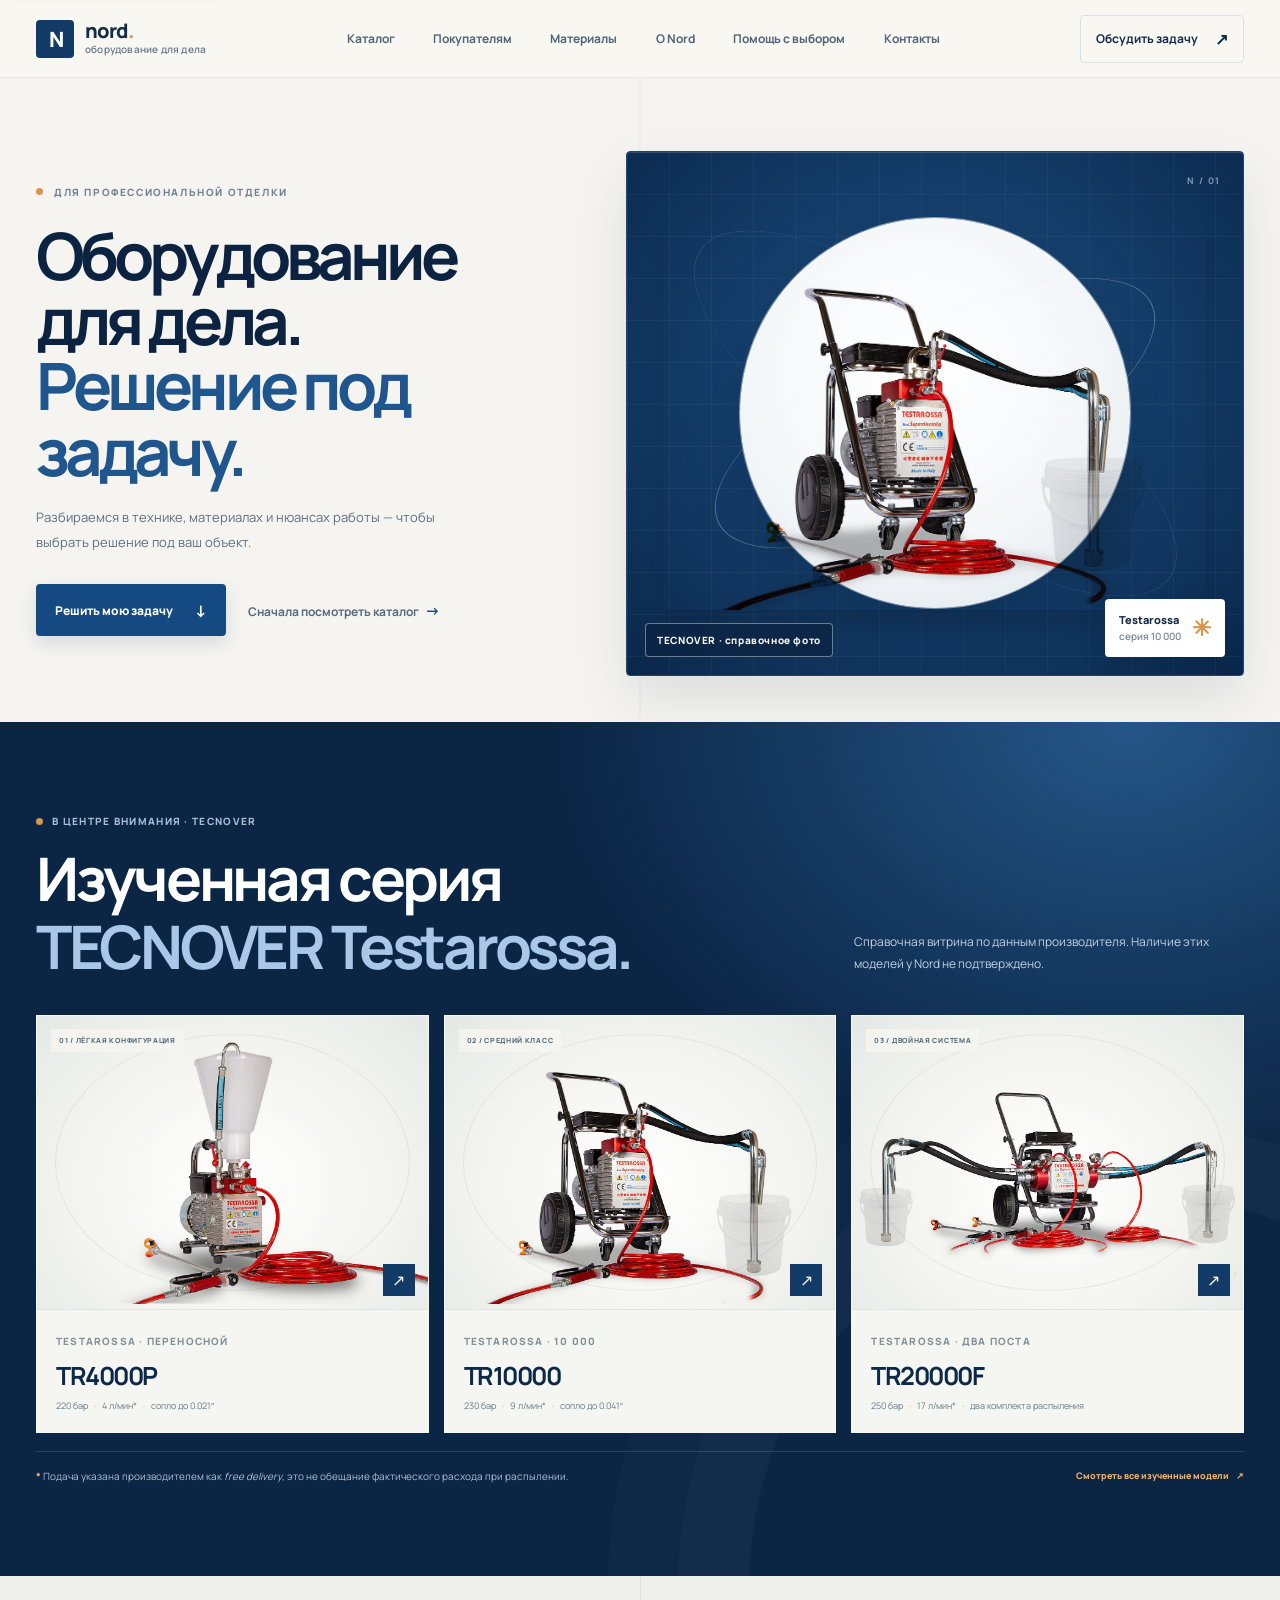
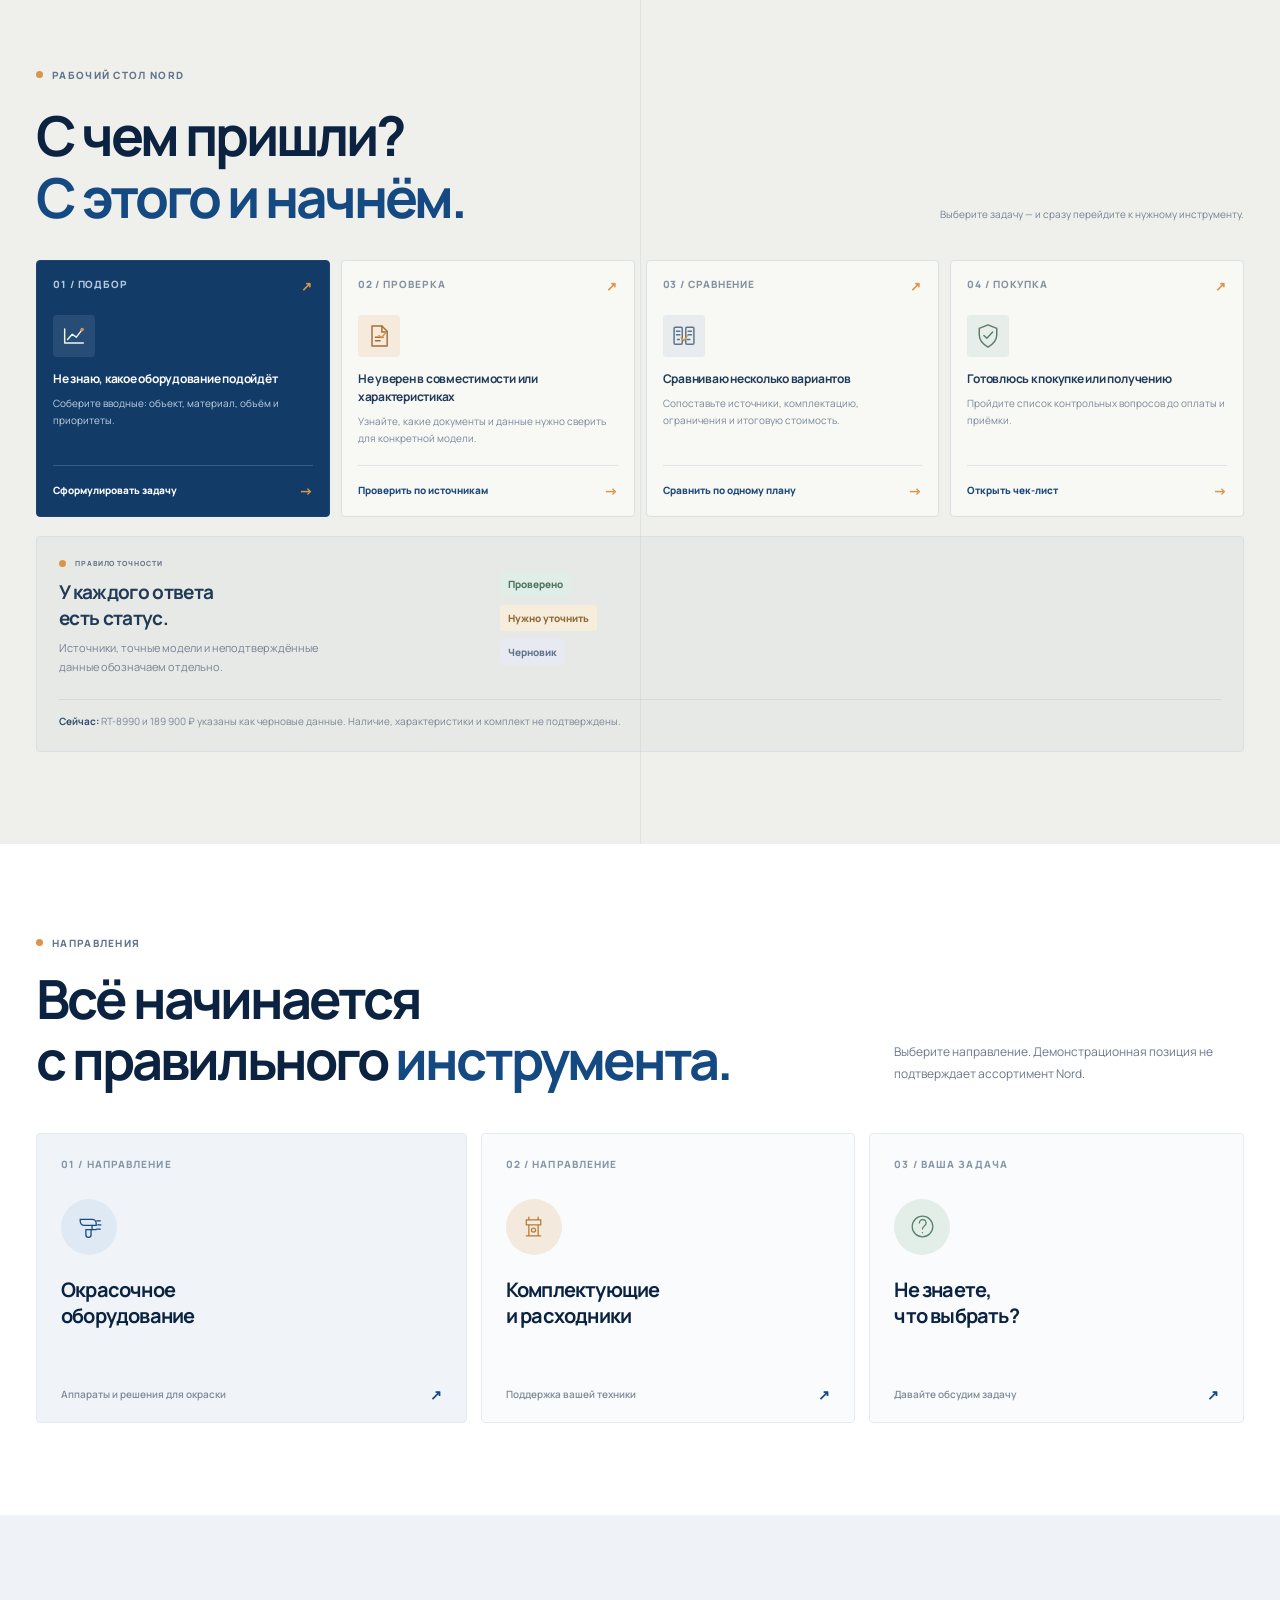
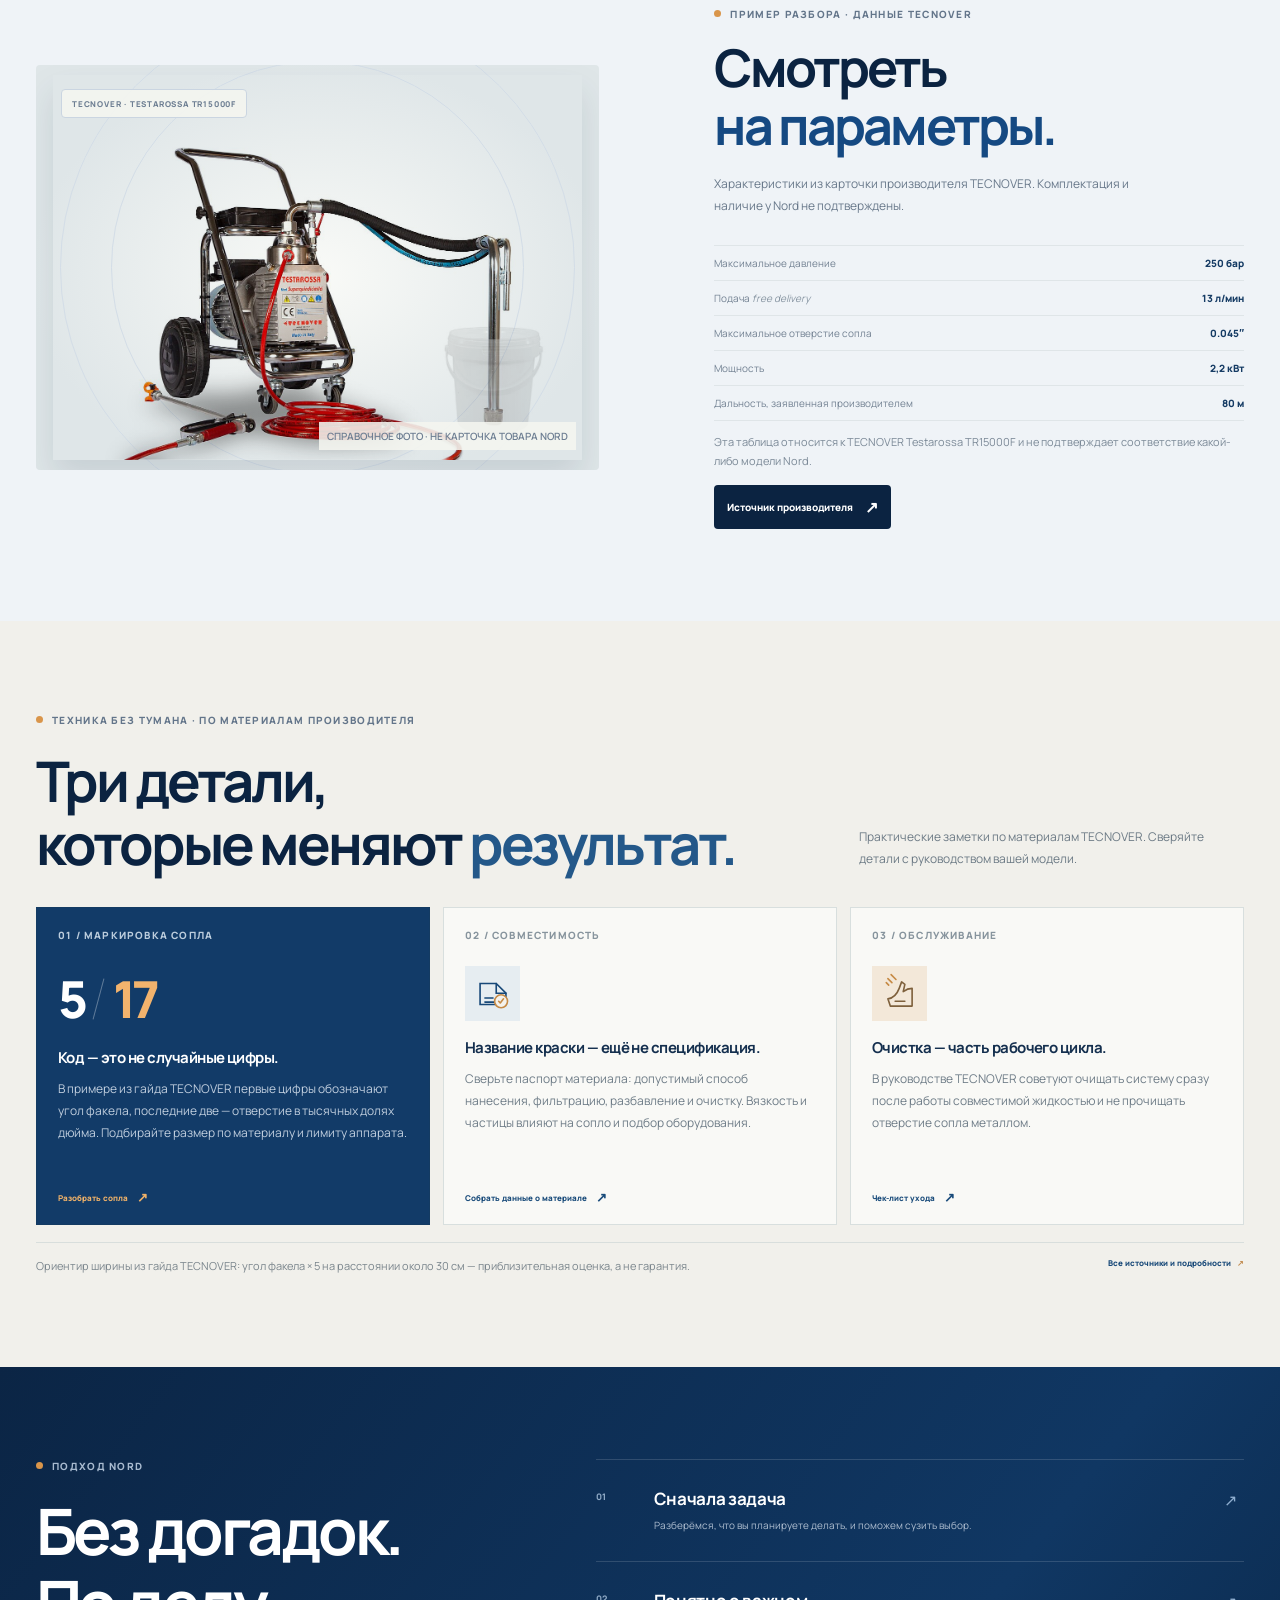
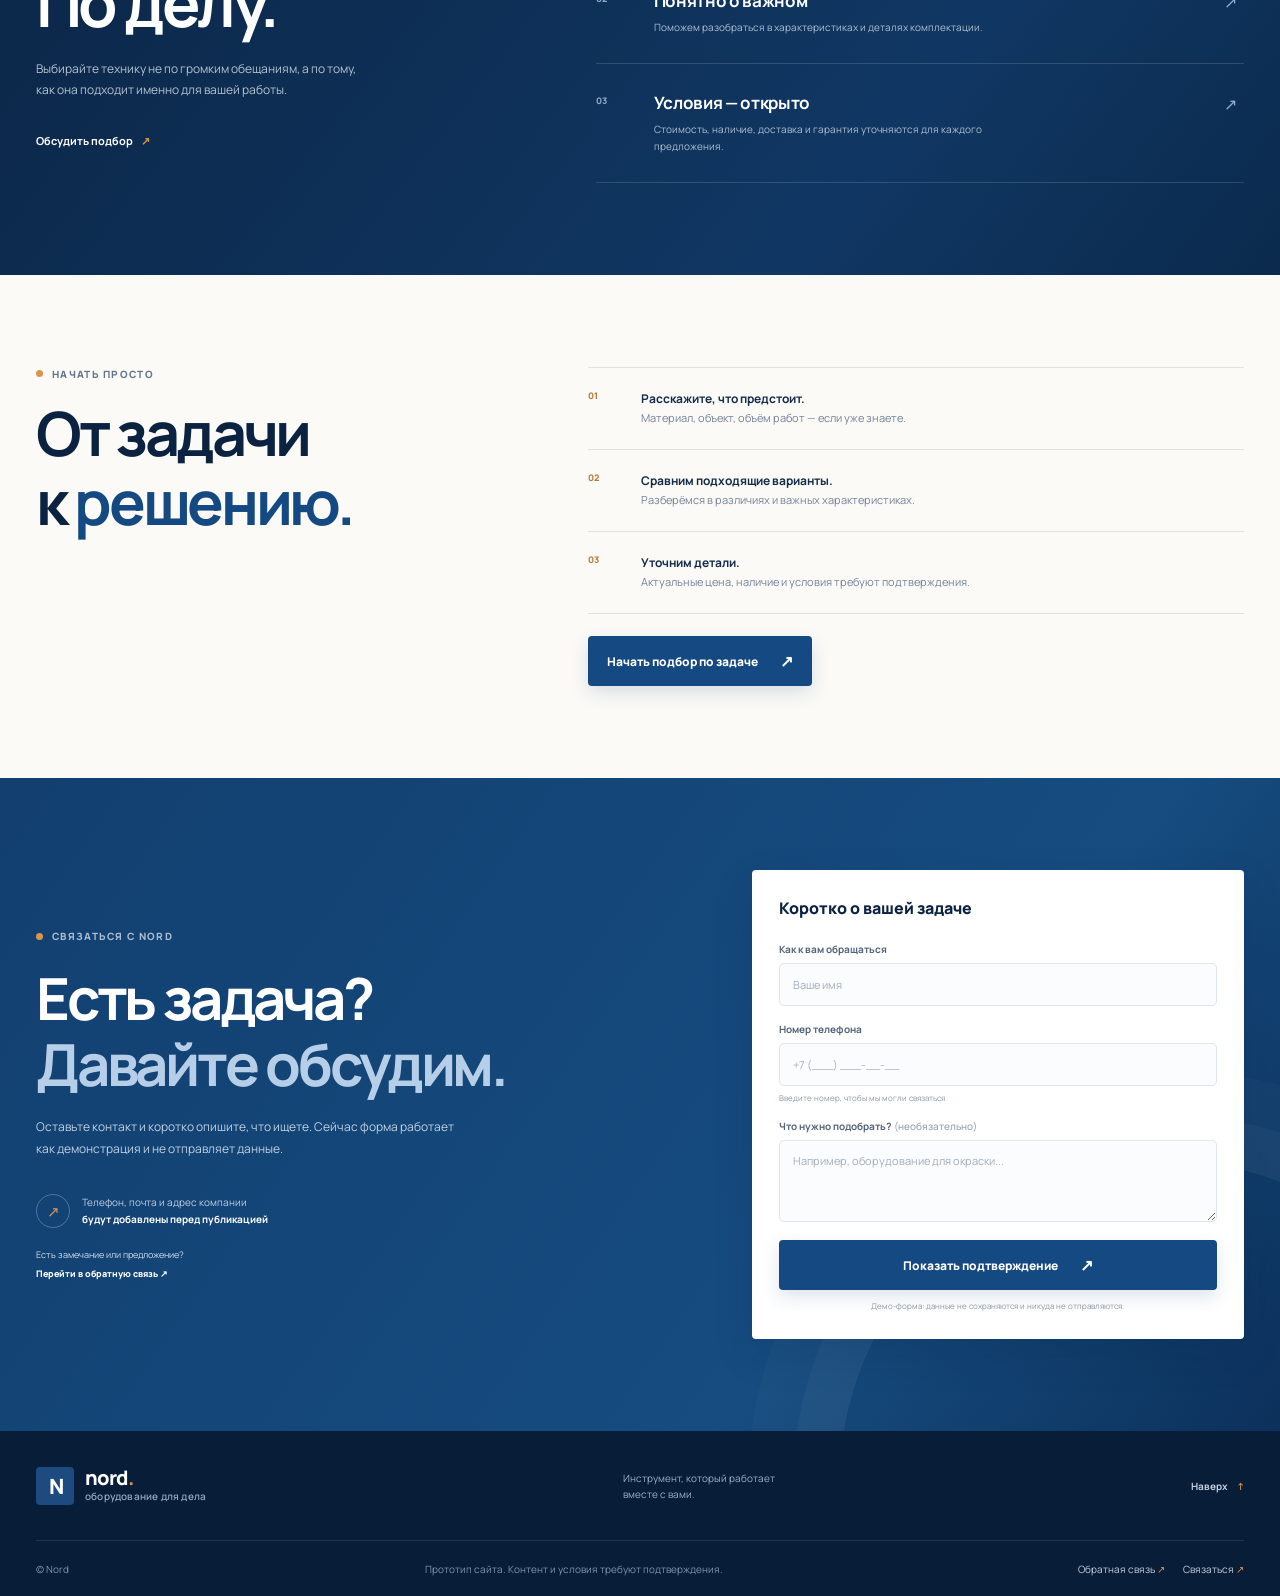
==== index.html @ 2d553ed4 "Publish Nord equipment site preview Co-authored-by: Copilot App <223556219+Copilot@users.noreply.git" ====
<!doctype html>
<html lang="ru">
  <head>
    <meta charset="utf-8">
    <meta name="viewport" content="width=device-width, initial-scale=1">
    <meta name="theme-color" content="#f6f8fb">
    <meta
      name="description"
      content="Оборудование Nord для профессиональной окраски и отделочных работ. Подбор техники и консультация."
    >
    <title>Nord — оборудование для отделочных работ</title>
    <link rel="preconnect" href="https://fonts.googleapis.com">
    <link rel="preconnect" href="https://fonts.gstatic.com" crossorigin>
    <link
      href="https://fonts.googleapis.com/css2?family=Manrope:wght@400;500;600;700;800&display=swap"
      rel="stylesheet"
    >
    <link rel="stylesheet" href="styles.css">
    <script src="script.js" defer></script>
  </head>
  <body>
    <a class="skip-link" href="#main">Перейти к содержимому</a>
    <header class="site-header">
      <div class="container header-inner">
        <a class="brand" href="#top" aria-label="Nord — на главную">
          <span class="brand-mark" aria-hidden="true">N</span>
          <span class="brand-copy">
            <span class="brand-name">nord<span>.</span></span>
            <span class="brand-caption">оборудование для дела</span>
          </span>
        </a>

        <button
          class="menu-toggle"
          type="button"
          aria-expanded="false"
          aria-controls="site-nav"
          aria-label="Открыть меню"
        >
          <span></span><span></span>
        </button>

        <nav class="site-nav" id="site-nav" aria-label="Основная навигация">
          <a href="catalog.html">Каталог</a>
          <a href="service.html">Покупателям</a>
          <a href="resources.html">Материалы</a>
          <a href="#about">О Nord</a>
          <a href="selection.html">Помощь с выбором</a>
          <a href="#contacts">Контакты</a>
        </nav>
        <a class="header-cta" href="#contacts">
          <span>Обсудить задачу</span>
          <span class="arrow" aria-hidden="true">↗</span>
        </a>
      </div>
    </header>

    <main id="main">
      <section class="hero section-pad" id="top">
        <div class="container hero-grid">
          <div class="hero-copy">
            <p class="eyebrow"><span class="eyebrow-dot"></span> Для профессиональной отделки</p>
            <h1>Оборудование<br>для дела.<br><span>Решение под задачу.</span></h1>
            <p class="hero-lead">
              Разбираемся в технике, материалах и нюансах работы — чтобы выбрать решение под ваш объект.
            </p>
            <div class="hero-actions">
              <a class="button button-primary" href="#task-center">Решить мою задачу <span aria-hidden="true">↓</span></a>
              <a class="text-link" href="catalog.html">Сначала посмотреть каталог <span aria-hidden="true">→</span></a>
            </div>
          </div>

          <div class="hero-art" aria-label="Справочная фотография окрасочного оборудования TECNOVER" role="img">
            <div class="art-orbit orbit-one"></div>
            <div class="art-orbit orbit-two"></div>
            <img class="sprayer-art" src="assets/product-references/reference-airless-testarossa-10000.jpg" alt="Окрасочная установка TECNOVER Testarossa — фотография для справочного обзора, не подтверждённый товар Nord">
            <span class="art-reference-tag">TECNOVER · справочное фото</span>
            <div class="art-sticker"><span>Testarossa<br><small>серия 10 000</small></span><span class="sticker-star" aria-hidden="true">✳</span></div>
          </div>
        </div>
      </section>

      <section class="home-lineup section-pad" id="studied-lineup" aria-labelledby="home-lineup-title">
        <div class="container">
          <div class="home-lineup-heading">
            <div>
              <p class="eyebrow eyebrow-light"><span class="eyebrow-dot"></span> В центре внимания · TECNOVER</p>
              <h2 id="home-lineup-title">Изученная серия<br><span>TECNOVER Testarossa.</span></h2>
            </div>
            <p>Справочная витрина по данным производителя. Наличие этих моделей у Nord не подтверждено.</p>
          </div>
          <div class="home-product-grid">
            <article class="home-product-card">
              <a class="home-product-image" href="catalog.html#tecnover-lineup" aria-label="Открыть каталог и подробности по TECNOVER TR4000P">
                <img src="assets/product-references/reference-airless-testarossa-4000-portable.jpg" alt="TECNOVER Testarossa TR4000P — фотография референсного аппарата" loading="lazy">
                <span class="home-product-index">01 / ЛЁГКАЯ КОНФИГУРАЦИЯ</span><span class="home-product-arrow" aria-hidden="true">↗</span>
              </a>
              <div class="home-product-copy"><span>TESTAROSSA · ПЕРЕНОСНОЙ</span><h3>TR4000P</h3><p>220 бар <i>·</i> 4 л/мин* <i>·</i> сопло до 0.021″</p></div>
            </article>
            <article class="home-product-card home-product-card-raised">
              <a class="home-product-image" href="catalog.html#tecnover-lineup" aria-label="Открыть каталог и подробности по TECNOVER TR10000">
                <img src="assets/product-references/reference-airless-testarossa-10000.jpg" alt="TECNOVER Testarossa TR10000 — фотография референсного аппарата" loading="lazy">
                <span class="home-product-index">02 / СРЕДНИЙ КЛАСС</span><span class="home-product-arrow" aria-hidden="true">↗</span>
              </a>
              <div class="home-product-copy"><span>TESTAROSSA · 10 000</span><h3>TR10000</h3><p>230 бар <i>·</i> 9 л/мин* <i>·</i> сопло до 0.041″</p></div>
            </article>
            <article class="home-product-card">
              <a class="home-product-image" href="catalog.html#tecnover-lineup" aria-label="Открыть каталог и подробности по TECNOVER TR20000F">
                <img src="assets/product-references/additional/reference-airless-testarossa-20000.jpg" alt="TECNOVER Testarossa TR20000F — фотография референсного аппарата" loading="lazy">
                <span class="home-product-index">03 / ДВОЙНАЯ СИСТЕМА</span><span class="home-product-arrow" aria-hidden="true">↗</span>
              </a>
              <div class="home-product-copy"><span>TESTAROSSA · ДВА ПОСТА</span><h3>TR20000F</h3><p>250 бар <i>·</i> 17 л/мин* <i>·</i> два комплекта распыления</p></div>
            </article>
          </div>
          <div class="home-lineup-footer">
            <p><span aria-hidden="true">*</span> Подача указана производителем как <i>free delivery</i>, это не обещание фактического расхода при распылении.</p>
            <a class="home-lineup-link" href="catalog.html#tecnover-lineup">Смотреть все изученные модели <span aria-hidden="true">↗</span></a>
          </div>
        </div>
      </section>

      <section class="task-center section-pad" id="task-center" aria-labelledby="task-center-title">
        <div class="container">
          <div class="task-center-heading">
            <div>
              <p class="eyebrow"><span class="eyebrow-dot"></span> Рабочий стол Nord</p>
              <h2 id="task-center-title">С чем пришли?<br><span>С этого и начнём.</span></h2>
            </div>
            <p>Выберите задачу — и сразу перейдите к нужному инструменту.</p>
          </div>
          <div class="task-route-grid">
            <a class="task-route-card task-route-primary" href="selection.html">
              <span class="task-route-top"><span>01 / ПОДБОР</span><span aria-hidden="true">↗</span></span>
              <span class="task-route-icon" aria-hidden="true">
                <svg viewBox="0 0 48 48" fill="none"><path d="M8 36V12m0 24h32M13 30l8-9 7 5 10-13" stroke="currentColor" stroke-width="2.5" stroke-linecap="round" stroke-linejoin="round"/><circle cx="38" cy="13" r="3" fill="#D9954A"/></svg>
              </span>
              <strong>Не знаю, какое оборудование подойдёт</strong>
              <span class="task-route-description">Соберите вводные: объект, материал, объём и приоритеты.</span>
              <span class="task-route-action">Сформулировать задачу <span aria-hidden="true">→</span></span>
            </a>
            <a class="task-route-card" href="resources.html#resource-compatibility">
              <span class="task-route-top"><span>02 / ПРОВЕРКА</span><span aria-hidden="true">↗</span></span>
              <span class="task-route-icon task-icon-sand" aria-hidden="true">
                <svg viewBox="0 0 48 48" fill="none"><path d="M12 7h17l9 9v25H12z" stroke="currentColor" stroke-width="2.5" stroke-linejoin="round"/><path d="M29 7v10h9M18 26h13M18 32h8" stroke="currentColor" stroke-width="2.5" stroke-linecap="round"/><path d="m24 23 4 4 8-9" stroke="#D9954A" stroke-width="2.5" stroke-linecap="round" stroke-linejoin="round"/></svg>
              </span>
              <strong>Не уверен в совместимости или характеристиках</strong>
              <span class="task-route-description">Узнайте, какие документы и данные нужно сверить для конкретной модели.</span>
              <span class="task-route-action">Проверить по источникам <span aria-hidden="true">→</span></span>
            </a>
            <a class="task-route-card" href="resources.html#resource-comparison">
              <span class="task-route-top"><span>03 / СРАВНЕНИЕ</span><span aria-hidden="true">↗</span></span>
              <span class="task-route-icon task-icon-slate" aria-hidden="true">
                <svg viewBox="0 0 48 48" fill="none"><rect x="7" y="9" width="14" height="29" rx="2" stroke="currentColor" stroke-width="2.5"/><rect x="27" y="9" width="14" height="29" rx="2" stroke="currentColor" stroke-width="2.5"/><path d="M11 16h6m-6 6h6m14-6h6m-6 6h6M13 30h3m14 0h4" stroke="currentColor" stroke-width="2.5" stroke-linecap="round"/><path d="m19 27 5 5 6-9" stroke="#D9954A" stroke-width="2.5" stroke-linecap="round" stroke-linejoin="round"/></svg>
              </span>
              <strong>Сравниваю несколько вариантов</strong>
              <span class="task-route-description">Сопоставьте источники, комплектацию, ограничения и итоговую стоимость.</span>
              <span class="task-route-action">Сравнить по одному плану <span aria-hidden="true">→</span></span>
            </a>
            <a class="task-route-card" href="service.html#before-buying">
              <span class="task-route-top"><span>04 / ПОКУПКА</span><span aria-hidden="true">↗</span></span>
              <span class="task-route-icon task-icon-green" aria-hidden="true">
                <svg viewBox="0 0 48 48" fill="none"><path d="M24 5 39 11v11c0 10-6 16-15 21C15 38 9 32 9 22V11l15-6Z" stroke="currentColor" stroke-width="2.5" stroke-linejoin="round"/><path d="m17 23 5 5 10-11" stroke="currentColor" stroke-width="2.5" stroke-linecap="round" stroke-linejoin="round"/></svg>
              </span>
              <strong>Готовлюсь к покупке или получению</strong>
              <span class="task-route-description">Пройдите список контрольных вопросов до оплаты и приёмки.</span>
              <span class="task-route-action">Открыть чек-лист <span aria-hidden="true">→</span></span>
            </a>
          </div>

          <div class="task-fact-standard">
            <div class="task-fact-intro">
              <p class="eyebrow"><span class="eyebrow-dot"></span> Правило точности</p>
              <h3>У каждого ответа<br>есть статус.</h3>
              <p>Источники, точные модели и неподтверждённые данные обозначаем отдельно.</p>
            </div>
            <div class="task-status-list" aria-label="Значения статусов информации">
              <div><span class="task-status-badge is-confirmed">Проверено</span></div>
              <div><span class="task-status-badge is-pending">Нужно уточнить</span></div>
              <div><span class="task-status-badge is-draft">Черновик</span></div>
            </div>
            <p class="task-demo-note"><strong>Сейчас:</strong> RT-8990 и 189 900 ₽ указаны как черновые данные. Наличие, характеристики и комплект не подтверждены.</p>
          </div>
        </div>
      </section>

      <section class="catalog section-pad" id="catalog">
        <div class="container">
          <div class="section-heading">
            <div>
              <p class="eyebrow"><span class="eyebrow-dot"></span> Направления</p>
              <h2>Всё начинается<br>с правильного <span>инструмента.</span></h2>
            </div>
            <p class="section-intro">Выберите направление. Демонстрационная позиция не подтверждает ассортимент Nord.</p>
          </div>

          <div class="category-grid">
            <a class="category-card category-main" href="catalog.html#painting-equipment">
              <span class="category-number">01 / НАПРАВЛЕНИЕ</span>
              <span class="category-icon icon-spray" aria-hidden="true">
                <svg viewBox="0 0 64 64" fill="none"><path d="M14 18h23a8 8 0 0 1 8 8v4H22a8 8 0 0 1-8-8v-4Z" stroke="currentColor" stroke-width="2.5"/><path d="M37 30v8H25v10a5 5 0 0 0 10 0V38h10M46 21h7m-5 8h6m-8 8h7" stroke="currentColor" stroke-width="2.5" stroke-linecap="round" stroke-linejoin="round"/></svg>
              </span>
              <span class="category-title">Окрасочное<br>оборудование</span>
              <span class="category-footer">Аппараты и решения для окраски <span aria-hidden="true">↗</span></span>
            </a>
            <a class="category-card" href="#contacts">
              <span class="category-number">02 / НАПРАВЛЕНИЕ</span>
              <span class="category-icon icon-parts" aria-hidden="true">
                <svg viewBox="0 0 64 64" fill="none"><path d="M18 19h28v10H18zM23 29v21m18-21v21M18 50h28M23 14v5m18-5v5" stroke="currentColor" stroke-width="2.5" stroke-linecap="round" stroke-linejoin="round"/><circle cx="32" cy="39" r="4" stroke="currentColor" stroke-width="2.5"/></svg>
              </span>
              <span class="category-title">Комплектующие<br>и расходники</span>
              <span class="category-footer">Поддержка вашей техники <span aria-hidden="true">↗</span></span>
            </a>
            <a class="category-card" href="#contacts">
              <span class="category-number">03 / ВАША ЗАДАЧА</span>
              <span class="category-icon icon-help" aria-hidden="true">
                <svg viewBox="0 0 64 64" fill="none"><path d="M32 52c11.046 0 20-8.954 20-20S43.046 12 32 12 12 20.954 12 32s8.954 20 20 20Z" stroke="currentColor" stroke-width="2.5"/><path d="M26 25a6.5 6.5 0 1 1 10.5 5.1C34 32 32 33.5 32 37m0 7v.1" stroke="currentColor" stroke-width="2.5" stroke-linecap="round"/></svg>
              </span>
              <span class="category-title">Не знаете,<br>что выбрать?</span>
              <span class="category-footer">Давайте обсудим задачу <span aria-hidden="true">↗</span></span>
            </a>
          </div>
        </div>
      </section>

      <section class="featured section-pad" aria-labelledby="featured-title">
        <div class="container featured-grid">
          <div class="featured-visual">
            <span class="featured-tag">TECNOVER · TESTAROSSA TR15000F</span>
            <img class="featured-photo" src="assets/product-references/reference-airless-testarossa-15000.jpg" alt="TECNOVER Testarossa 15000F — фотография оборудования производителя для справочного обзора" loading="lazy">
            <span class="visual-caption">СПРАВОЧНОЕ ФОТО · НЕ КАРТОЧКА ТОВАРА NORD</span>
          </div>
          <div class="featured-copy">
            <p class="eyebrow"><span class="eyebrow-dot"></span> Пример разбора · данные TECNOVER</p>
            <h2 id="featured-title">Смотреть<br><span>на параметры.</span></h2>
            <p class="featured-description">Характеристики из карточки производителя TECNOVER. Комплектация и наличие у Nord не подтверждены.</p>
            <dl class="home-feature-specs">
              <div><dt>Максимальное давление</dt><dd>250 бар</dd></div>
              <div><dt>Подача <i>free delivery</i></dt><dd>13 л/мин</dd></div>
              <div><dt>Максимальное отверстие сопла</dt><dd>0.045″</dd></div>
              <div><dt>Мощность</dt><dd>2,2 кВт</dd></div>
              <div><dt>Дальность, заявленная производителем</dt><dd>80 м</dd></div>
            </dl>
            <p class="home-feature-caveat">Эта таблица относится к TECNOVER Testarossa TR15000F и не подтверждает соответствие какой-либо модели Nord.</p>
            <a class="button button-dark home-feature-link" href="https://tecnover.com/en/product/testarossa-superquindicimila-airless-paint-sprayer/" target="_blank" rel="noopener noreferrer">Источник производителя <span aria-hidden="true">↗</span></a>
          </div>
        </div>
      </section>

      <section class="field-notes section-pad" id="field-notes" aria-labelledby="field-notes-title">
        <div class="container">
          <div class="field-notes-heading">
            <div>
              <p class="eyebrow"><span class="eyebrow-dot"></span> Техника без тумана · по материалам производителя</p>
              <h2 id="field-notes-title">Три детали,<br>которые меняют <span>результат.</span></h2>
            </div>
            <p>Практические заметки по материалам TECNOVER. Сверяйте детали с руководством вашей модели.</p>
          </div>

          <div class="field-notes-grid">
            <article class="field-note-card field-note-nozzle">
              <span class="field-note-index">01 / МАРКИРОВКА СОПЛА</span>
              <div class="nozzle-sample" aria-label="Пример маркировки сопла 517: угол 5, отверстие 0,017 дюйма">
                <span>5</span><i></i><span>17</span>
              </div>
              <h3>Код — это не случайные цифры.</h3>
              <p>В примере из гайда TECNOVER первые цифры обозначают угол факела, последние две — отверстие в тысячных долях дюйма. Подбирайте размер по материалу и лимиту аппарата.</p>
              <a href="resources.html#resource-nozzles">Разобрать сопла <span aria-hidden="true">↗</span></a>
            </article>
            <article class="field-note-card">
              <span class="field-note-index">02 / СОВМЕСТИМОСТЬ</span>
              <span class="field-note-icon" aria-hidden="true">
                <svg viewBox="0 0 52 52" fill="none"><path d="M10 39V13h20l12 12v14H10Z" stroke="currentColor" stroke-width="2"/><path d="M30 13v12h12M16 31h10m-10 5h18" stroke="currentColor" stroke-width="2" stroke-linecap="round"/><circle cx="36" cy="35" r="8" fill="#f4f2ec" stroke="#c68a45" stroke-width="2"/><path d="m33 35 2 2 4-5" stroke="#c68a45" stroke-width="2" stroke-linecap="round" stroke-linejoin="round"/></svg>
              </span>
              <h3>Название краски — ещё не спецификация.</h3>
              <p>Сверьте паспорт материала: допустимый способ нанесения, фильтрацию, разбавление и очистку. Вязкость и частицы влияют на сопло и подбор оборудования.</p>
              <a href="resources.html#resource-compatibility">Собрать данные о материале <span aria-hidden="true">↗</span></a>
            </article>
            <article class="field-note-card">
              <span class="field-note-index">03 / ОБСЛУЖИВАНИЕ</span>
              <span class="field-note-icon field-note-icon-warm" aria-hidden="true">
                <svg viewBox="0 0 52 52" fill="none"><path d="M11 32c7-1 11-5 14-13l3-8 4 3-2 9c4-3 7-4 11-4v22H14l-3-9Z" stroke="currentColor" stroke-width="2" stroke-linejoin="round"/><path d="m9 12 3 3m-1-8 5 5m-1-10 6 6" stroke="#c68a45" stroke-width="2" stroke-linecap="round"/><path d="M20 35h12" stroke="currentColor" stroke-width="2" stroke-linecap="round"/></svg>
              </span>
              <h3>Очистка — часть рабочего цикла.</h3>
              <p>В руководстве TECNOVER советуют очищать систему сразу после работы совместимой жидкостью и не прочищать отверстие сопла металлом.</p>
              <a href="resources.html#resource-maintenance">Чек-лист ухода <span aria-hidden="true">↗</span></a>
            </article>
          </div>
          <div class="field-notes-bottom">
            <span>Ориентир ширины из гайда TECNOVER: угол факела × 5 на расстоянии около 30 см — приблизительная оценка, а не гарантия.</span>
            <a href="research/tecnover-equipment-study.md">Все источники и подробности <span aria-hidden="true">↗</span></a>
          </div>
        </div>
      </section>

      <section class="about section-pad" id="about">
        <div class="container about-grid">
          <div class="about-heading">
            <p class="eyebrow eyebrow-light"><span class="eyebrow-dot"></span> Подход Nord</p>
            <h2>Без догадок.<br>По делу.</h2>
            <p>Выбирайте технику не по громким обещаниям, а по тому, как она подходит именно для вашей работы.</p>
            <a class="light-link" href="#contacts">Обсудить подбор <span aria-hidden="true">↗</span></a>
          </div>
          <div class="benefit-list">
            <article class="benefit">
              <span class="benefit-index">01</span>
              <div><h3>Сначала задача</h3><p>Разберёмся, что вы планируете делать, и поможем сузить выбор.</p></div>
              <span class="benefit-arrow" aria-hidden="true">↗</span>
            </article>
            <article class="benefit">
              <span class="benefit-index">02</span>
              <div><h3>Понятно о важном</h3><p>Поможем разобраться в характеристиках и деталях комплектации.</p></div>
              <span class="benefit-arrow" aria-hidden="true">↗</span>
            </article>
            <article class="benefit">
              <span class="benefit-index">03</span>
              <div><h3>Условия — открыто</h3><p>Стоимость, наличие, доставка и гарантия уточняются для каждого предложения.</p></div>
              <span class="benefit-arrow" aria-hidden="true">↗</span>
            </article>
          </div>
        </div>
      </section>

      <section class="help section-pad" id="help">
        <div class="container help-grid">
          <div>
            <p class="eyebrow"><span class="eyebrow-dot"></span> Начать просто</p>
            <h2>От задачи<br>к <span>решению.</span></h2>
          </div>
          <div class="steps">
            <div class="step"><span>01</span><p><strong>Расскажите, что предстоит.</strong><br>Материал, объект, объём работ — если уже знаете.</p></div>
            <div class="step"><span>02</span><p><strong>Сравним подходящие варианты.</strong><br>Разберёмся в различиях и важных характеристиках.</p></div>
            <div class="step"><span>03</span><p><strong>Уточним детали.</strong><br>Актуальные цена, наличие и условия требуют подтверждения.</p></div>
            <a class="button button-primary help-start-button" href="selection.html">Начать подбор по задаче <span aria-hidden="true">↗</span></a>
          </div>
        </div>
      </section>

      <section class="contact section-pad" id="contacts">
        <div class="container contact-grid">
          <div class="contact-copy">
            <p class="eyebrow eyebrow-light"><span class="eyebrow-dot"></span> Связаться с Nord</p>
            <h2>Есть задача?<br><span>Давайте обсудим.</span></h2>
            <p>Оставьте контакт и коротко опишите, что ищете. Сейчас форма работает как демонстрация и не отправляет данные.</p>
            <div class="contact-detail">
              <span class="contact-detail-icon" aria-hidden="true">↗</span>
              <span>Телефон, почта и адрес компании<br><strong>будут добавлены перед публикацией</strong></span>
            </div>
            <a class="feedback-contact-link" href="feedback.html">Есть замечание или предложение? <span>Перейти в обратную связь ↗</span></a>
          </div>
          <form class="contact-form" id="inquiry-form" novalidate>
            <p class="form-heading">Коротко о вашей задаче</p>
            <label for="name">Как к вам обращаться</label>
            <input id="name" name="name" autocomplete="name" required minlength="2" placeholder="Ваше имя">
            <label for="phone">Номер телефона</label>
            <input id="phone" name="phone" type="tel" autocomplete="tel" required inputmode="tel" placeholder="+7 (___) ___-__-__" aria-describedby="phone-hint">
            <span class="field-hint" id="phone-hint">Введите номер, чтобы мы могли связаться</span>
            <label for="message">Что нужно подобрать? <span>(необязательно)</span></label>
            <textarea id="message" name="message" rows="3" placeholder="Например, оборудование для окраски..."></textarea>
            <button class="button button-primary form-submit" type="submit">Показать подтверждение <span aria-hidden="true">↗</span></button>
            <p class="form-status" id="form-status" role="status" aria-live="polite"></p>
            <p class="form-disclaimer">Демо-форма: данные не сохраняются и никуда не отправляются.</p>
          </form>
        </div>
      </section>
    </main>

    <footer class="site-footer">
      <div class="container footer-top">
        <a class="brand footer-brand" href="#top" aria-label="Nord — на главную">
          <span class="brand-mark" aria-hidden="true">N</span>
          <span class="brand-copy"><span class="brand-name">nord<span>.</span></span><span class="brand-caption">оборудование для дела</span></span>
        </a>
        <p>Инструмент, который работает<br>вместе с вами.</p>
        <a href="#top" class="back-top">Наверх <span aria-hidden="true">↑</span></a>
      </div>
      <div class="container footer-bottom">
        <span>© Nord</span>
        <span>Прототип сайта. Контент и условия требуют подтверждения.</span>
        <div class="footer-links">
          <a href="feedback.html">Обратная связь <span aria-hidden="true">↗</span></a>
          <a href="#contacts">Связаться <span aria-hidden="true">↗</span></a>
        </div>
      </div>
    </footer>
  </body>
</html>
---- styles.css ----
:root {
  color-scheme: light;
  --ink: #102b4c;
  --ink-strong: #0b2341;
  --blue: #123d75;
  --blue-dark: #09254a;
  --muted: #66778b;
  --line: #dfe6ee;
  --paper: #f6f8fb;
  --white: #fff;
  --orange: #f2a24b;
  --font: "Manrope", "Segoe UI", sans-serif;
}

* { box-sizing: border-box; }
html { scroll-behavior: smooth; scroll-padding-top: 92px; }
body {
  margin: 0;
  background: var(--paper);
  color: var(--ink);
  font-family: var(--font);
  -webkit-font-smoothing: antialiased;
}
a { color: inherit; text-decoration: none; }
button, input, textarea { font: inherit; }
button, a { -webkit-tap-highlight-color: transparent; }
::selection { background: #cfe1f4; color: var(--ink-strong); }
.container { width: min(1180px, calc(100% - 64px)); margin-inline: auto; }
.section-pad { padding-block: 112px; }
.skip-link {
  position: fixed; top: 10px; left: 10px; z-index: 100;
  transform: translateY(-160%); padding: 12px 16px; background: white;
  color: var(--ink); border-radius: 8px; box-shadow: 0 4px 20px #0b234133;
}
.skip-link:focus { transform: translateY(0); }
:focus-visible { outline: 3px solid #f2a24b; outline-offset: 4px; }

.site-header {
  position: sticky; top: 0; z-index: 20;
  height: 82px; background: rgb(246 248 251 / 92%);
  border-bottom: 1px solid rgb(16 43 76 / 8%);
  backdrop-filter: blur(14px);
}
.header-inner { display: flex; align-items: center; height: 100%; }
.brand { display: inline-flex; align-items: center; gap: 10px; flex: 0 0 auto; }
.brand-mark {
  display: grid; place-items: center; width: 38px; height: 38px;
  background: var(--blue); color: white; border-radius: 11px;
  font-size: 21px; line-height: 1; font-weight: 800; letter-spacing: -2px;
}
.brand-copy { display: grid; gap: 1px; }
.brand-name { font-size: 20px; line-height: 1; font-weight: 800; letter-spacing: -.8px; }
.brand-name > span { color: var(--orange); }
.brand-caption { color: var(--muted); font-size: 9px; font-weight: 600; letter-spacing: .02em; }
.site-nav { display: flex; gap: clamp(20px, 3vw, 42px); align-items: center; margin-inline: auto; }
.site-nav a, .header-cta { font-size: 12px; font-weight: 700; transition: color .2s ease; }
.site-nav a { color: #52647a; }
.site-nav a:hover, .site-nav a:focus-visible { color: var(--blue); }
.header-cta {
  display: inline-flex; align-items: center; gap: 17px; color: var(--ink);
  padding: 12px 15px; border: 1px solid #d8e0e9; border-radius: 8px;
}
.header-cta:hover { border-color: var(--blue); color: var(--blue); }
.arrow { font-size: 16px; }
.menu-toggle { display: none; }

.hero { position: relative; overflow: hidden; padding-top: 83px; padding-bottom: 29px; }
.hero-grid { display: grid; grid-template-columns: 1.05fr .95fr; align-items: center; min-height: 505px; }
.hero-copy { position: relative; z-index: 2; padding-bottom: 20px; }
.eyebrow {
  display: flex; align-items: center; gap: 9px; margin: 0 0 22px;
  color: #63758a; font-size: 10px; font-weight: 800; letter-spacing: .13em; text-transform: uppercase;
}
.eyebrow-dot { width: 7px; height: 7px; background: var(--orange); border-radius: 50%; }
h1, h2, h3, p { margin-top: 0; }
h1 {
  margin-bottom: 22px; color: var(--ink-strong);
  font-size: clamp(48px, 6vw, 76px); line-height: 1.06;
  font-weight: 700; letter-spacing: -.065em;
}
h1 span, h2 span { color: var(--blue); }
.hero-lead { max-width: 450px; margin-bottom: 30px; color: #5d6f83; font-size: 15px; line-height: 1.8; }
.hero-actions { display: flex; flex-wrap: wrap; align-items: center; gap: 25px; }
.button {
  display: inline-flex; min-height: 50px; padding: 0 19px; gap: 22px;
  align-items: center; justify-content: center; border: 0; border-radius: 7px;
  font-size: 12px; font-weight: 800; cursor: pointer;
  transition: transform .2s ease, background .2s ease, box-shadow .2s ease;
}
.button:hover { transform: translateY(-2px); }
.button-primary { background: var(--blue); color: white; box-shadow: 0 7px 18px #123d7524; }
.button-primary:hover { background: #0d3263; box-shadow: 0 10px 22px #123d7535; }
.button > span { font-size: 16px; }
.text-link { color: #566a80; font-size: 11px; font-weight: 700; }
.text-link span { margin-left: 4px; color: var(--blue); font-size: 15px; }
.hero-note { display: flex; align-items: center; gap: 11px; margin-top: 39px; color: #76869a; font-size: 9px; line-height: 1.65; font-weight: 600; }
.note-line { width: 27px; height: 1px; background: var(--orange); }
.hero-art {
  position: relative; display: grid; place-items: center; min-height: 485px; isolation: isolate;
  background: radial-gradient(ellipse at 52% 56%, #e4ebf3 0, #e9eef4 35%, transparent 70%);
}
.hero-art::before {
  content: ""; position: absolute; z-index: -1; width: min(85%, 440px); aspect-ratio: 1;
  border: 1px solid #d5dee8; border-radius: 50%; box-shadow: 0 0 0 42px #e7edf3, 0 0 0 43px #dbe3ec;
}
.art-orbit { position: absolute; border: 1px solid #d5dee8; border-radius: 50%; }
.orbit-one { width: 68%; aspect-ratio: 1; transform: rotate(-27deg) scaleY(.36); }
.orbit-two { width: 82%; aspect-ratio: 1; transform: rotate(35deg) scaleY(.34); border-style: dashed; }
.sprayer-art { position: relative; z-index: 1; width: 91%; max-width: 530px; filter: drop-shadow(0 16px 11px #123d7515); }
.art-label { position: absolute; z-index: 2; display: flex; align-items: center; gap: 8px; font-size: 8px; font-weight: 800; letter-spacing: .12em; }
.label-top { top: 12%; right: 1%; writing-mode: vertical-rl; color: #8797a9; }
.label-top span { color: var(--orange); }
.label-bottom { bottom: 9%; left: 3%; color: #74859a; }
.label-pulse { width: 6px; height: 6px; background: #76a48d; border-radius: 50%; box-shadow: 0 0 0 4px #76a48d23; }
.art-sticker {
  position: absolute; right: 5%; bottom: 17%; z-index: 2; display: flex;
  align-items: center; gap: 11px; padding: 12px 14px; background: white;
  border: 1px solid #e7ebf0; border-radius: 6px; box-shadow: 0 9px 26px #14365b12;
  color: var(--ink); font-size: 9px; font-weight: 800; line-height: 1.45;
}
.sticker-star { color: var(--orange); font-size: 23px; }
.hero-bottom { display: flex; gap: 18px; align-items: center; color: #8391a1; font-size: 9px; font-weight: 700; letter-spacing: .04em; }
.hero-bottom-line { width: 50px; height: 1px; background: #d1dae4; }
.hero-bottom a { margin-left: auto; color: var(--blue); letter-spacing: 0; }
.hero-bottom a span { padding-left: 6px; }

.catalog { background: white; }
.section-heading { display: flex; justify-content: space-between; align-items: end; gap: 40px; margin-bottom: 49px; }
.section-heading .eyebrow, .featured-copy .eyebrow, .help .eyebrow { margin-bottom: 18px; }
h2 { margin-bottom: 0; color: var(--ink-strong); font-size: clamp(36px, 4.3vw, 54px); line-height: 1.13; font-weight: 700; letter-spacing: -.055em; }
.section-intro { max-width: 350px; margin-bottom: 5px; color: var(--muted); font-size: 12px; line-height: 1.8; }
.category-grid { display: grid; grid-template-columns: 1.15fr 1fr 1fr; gap: 14px; }
.category-card {
  position: relative; display: flex; min-height: 290px; flex-direction: column;
  padding: 23px 24px 18px; overflow: hidden; border: 1px solid #e6ebf0;
  border-radius: 8px; background: #fafbfd; transition: transform .25s ease, border-color .25s ease, box-shadow .25s ease;
}
.category-card:hover { transform: translateY(-4px); border-color: #bbccdf; box-shadow: 0 13px 35px #0b23410d; }
.category-main { background: #f0f4f9; border-color: #e3eaf2; }
.category-number { color: #8796a7; font-size: 8px; font-weight: 800; letter-spacing: .11em; }
.category-icon { display: grid; place-items: center; width: 56px; height: 56px; margin-top: 28px; border-radius: 50%; }
.category-icon svg { width: 33px; height: 33px; }
.icon-spray { background: #dfe9f4; color: var(--blue); }
.icon-parts { background: #f3e9dc; color: #b67c37; }
.icon-help { background: #e3eee9; color: #56836b; }
.category-title { margin-top: 22px; color: var(--ink-strong); font-size: 20px; line-height: 1.32; font-weight: 700; letter-spacing: -.04em; }
.category-footer { display: flex; align-items: center; justify-content: space-between; gap: 12px; margin-top: auto; padding-top: 22px; color: #7b8999; font-size: 9px; font-weight: 600; }
.category-footer span { color: var(--blue); font-size: 14px; }

.featured { background: #eff3f7; }
.featured-grid { display: grid; grid-template-columns: 1fr .94fr; gap: clamp(50px, 9vw, 120px); align-items: center; }
.featured-visual {
  position: relative; display: grid; min-height: 405px; place-items: center; overflow: hidden;
  border-radius: 8px; background: #e4ebf2;
}
.featured-visual::before, .featured-visual::after { content: ""; position: absolute; border: 1px solid #d3dde7; border-radius: 50%; }
.featured-visual::before { width: 73%; aspect-ratio: 1; }
.featured-visual::after { width: 91%; aspect-ratio: 1; }
.featured-visual svg { position: relative; z-index: 1; width: min(95%, 430px); }
.featured-tag, .visual-caption { position: absolute; z-index: 2; color: #6d7e92; font-size: 8px; font-weight: 800; letter-spacing: .1em; }
.featured-tag { top: 24px; left: 25px; padding: 8px 10px; border: 1px solid #cad5e1; border-radius: 4px; }
.visual-caption { right: 23px; bottom: 20px; font-weight: 600; letter-spacing: 0; }
.featured-copy h2 { margin-bottom: 17px; font-size: clamp(38px, 4.2vw, 52px); }
.featured-description { max-width: 420px; margin-bottom: 28px; color: var(--muted); font-size: 12px; line-height: 1.85; }
.demo-product { padding: 19px 20px; background: white; border: 1px solid #e2e8ef; border-radius: 7px; }
.demo-top, .demo-bottom { display: flex; align-items: center; justify-content: space-between; gap: 12px; }
.demo-top { color: #8090a1; font-size: 8px; font-weight: 800; letter-spacing: .1em; }
.demo-badge { padding: 6px 8px; border-radius: 3px; background: #fff2df; color: #9a681f; font-size: 7px; }
.demo-name { margin: 17px 0; color: var(--ink-strong); font-size: 15px; font-weight: 800; }
.demo-price { display: grid; gap: 2px; color: var(--ink); font-size: 16px; font-weight: 800; }
.demo-price small { color: #8a98a8; font-size: 8px; font-weight: 600; }
.button-dark { min-height: 42px; padding-inline: 13px; gap: 12px; background: var(--ink-strong); color: white; font-size: 10px; }
.button-dark:hover { background: #17477f; }
.demo-disclaimer { margin: 10px 0 0; color: #758497; font-size: 9px; line-height: 1.65; }

.about { background: var(--blue-dark); color: white; }
.about-grid { display: grid; grid-template-columns: .83fr 1.17fr; gap: clamp(45px, 8vw, 100px); }
.eyebrow-light { color: #a9bbd0; }
.about-heading h2 { margin-bottom: 18px; color: white; font-size: clamp(42px, 5vw, 61px); }
.about-heading h2 span { color: #a9c7e9; }
.about-heading > p:not(.eyebrow) { max-width: 320px; margin-bottom: 27px; color: #b4c2d2; font-size: 12px; line-height: 1.8; }
.light-link { color: white; font-size: 11px; font-weight: 700; }
.light-link span { margin-left: 6px; color: var(--orange); }
.benefit-list { border-top: 1px solid #ffffff24; }
.benefit {
  display: grid; grid-template-columns: 40px 1fr 20px; gap: 18px; align-items: start;
  padding: 24px 0; border-bottom: 1px solid #ffffff24;
}
.benefit-index { padding-top: 3px; color: #8ea8c4; font-size: 9px; font-weight: 800; }
.benefit h3 { margin-bottom: 7px; color: white; font-size: 16px; font-weight: 700; letter-spacing: -.02em; }
.benefit p { max-width: 390px; margin-bottom: 0; color: #afbed0; font-size: 11px; line-height: 1.7; }
.benefit-arrow { padding-top: 2px; color: #90afd0; }

.help { background: white; }
.help-grid { display: grid; grid-template-columns: .8fr 1.2fr; gap: clamp(50px, 9vw, 120px); }
.help h2 { font-size: clamp(42px, 5vw, 61px); }
.help h2 span { color: var(--blue); }
.steps { border-top: 1px solid var(--line); }
.step { display: grid; grid-template-columns: 38px 1fr; gap: 15px; padding: 21px 0; border-bottom: 1px solid var(--line); }
.step > span { color: #b47c3a; font-size: 9px; font-weight: 800; }
.step p { margin: 0; color: #748397; font-size: 11px; line-height: 1.7; }
.step strong { color: var(--ink); font-size: 12px; }
.help-start-button { margin-top: 22px; }
.help-start-button { margin-top: 22px; }

.contact { position: relative; overflow: hidden; background: #123d75; color: white; }
.contact::after {
  content: ""; position: absolute; right: -210px; bottom: -380px; width: 650px; height: 650px;
  border: 1px solid #ffffff15; border-radius: 50%; box-shadow: 0 0 0 45px #ffffff08, 0 0 0 90px #ffffff05;
}
.contact-grid { position: relative; z-index: 1; display: grid; grid-template-columns: 1fr .82fr; gap: clamp(50px, 9vw, 115px); align-items: center; }
.contact-copy h2 { margin-bottom: 20px; color: white; font-size: clamp(39px, 4.8vw, 58px); }
.contact-copy h2 span { color: #b7cee8; }
.contact-copy > p:not(.eyebrow) { max-width: 420px; color: #bfd0e2; font-size: 12px; line-height: 1.8; }
.contact-detail { display: flex; align-items: center; gap: 12px; margin-top: 35px; color: #bfd0e2; font-size: 10px; line-height: 1.7; }
.contact-detail strong { color: white; font-weight: 700; }
.contact-detail-icon { display: grid; place-items: center; width: 34px; height: 34px; border: 1px solid #ffffff42; border-radius: 50%; color: var(--orange); font-size: 15px; }
.contact-form { padding: 27px; background: white; border-radius: 8px; color: var(--ink); box-shadow: 0 15px 40px #071d3b24; }
.form-heading { margin-bottom: 23px; color: var(--ink-strong); font-size: 16px; font-weight: 800; }
.contact-form label { display: block; margin: 16px 0 7px; color: #52647a; font-size: 10px; font-weight: 700; }
.contact-form label span { color: #96a2b0; font-weight: 500; }
.contact-form input, .contact-form textarea {
  display: block; width: 100%; padding: 12px 13px; border: 1px solid #dfe6ed;
  border-radius: 5px; background: #fbfcfd; color: var(--ink); font-size: 11px;
  transition: border-color .2s ease, box-shadow .2s ease;
}
.contact-form input { min-height: 43px; }
.contact-form textarea { min-height: 82px; resize: vertical; }
.contact-form input::placeholder, .contact-form textarea::placeholder { color: #a2adba; }
.contact-form input:focus, .contact-form textarea:focus { border-color: #5a83b2; outline: none; box-shadow: 0 0 0 3px #123d7517; }
.contact-form input[aria-invalid="true"] { border-color: #c64b4b; }
.field-hint { display: block; margin-top: 6px; color: #8b98a7; font-size: 8px; }
.form-submit { width: 100%; margin-top: 18px; }
.form-status { min-height: 0; margin: 0; color: #2d704c; font-size: 10px; line-height: 1.6; }
.form-status:not(:empty) { margin-top: 12px; padding: 10px; border-radius: 4px; background: #edf7f0; }
.form-status.is-error { color: #9b3030; background: #fff0f0; }
.form-disclaimer { margin: 10px 0 0; color: #8b98a7; font-size: 8px; text-align: center; line-height: 1.5; }

.site-footer { background: #081d38; color: white; }
.footer-top { display: flex; min-height: 110px; align-items: center; justify-content: space-between; gap: 30px; border-bottom: 1px solid #ffffff1b; }
.footer-brand .brand-mark { background: #1d4a7f; }
.footer-brand .brand-caption { color: #93a6bc; }
.footer-top > p { margin: 0; color: #9cafc5; font-size: 10px; line-height: 1.6; }
.back-top { color: #c3d0df; font-size: 10px; font-weight: 700; }
.back-top span { margin-left: 7px; color: var(--orange); }
.footer-bottom { display: flex; min-height: 55px; align-items: center; justify-content: space-between; gap: 20px; color: #8094ab; font-size: 8px; }
.footer-bottom a { color: #c2d0df; }
.footer-bottom a span { color: var(--orange); }
.footer-links { display: flex; align-items: center; gap: 18px; }
.footer-links a { white-space: nowrap; }
.feedback-contact-link { display: grid; gap: 5px; width: fit-content; margin-top: 20px; color: #d0ddec; font-size: 9px; line-height: 1.5; }
.feedback-contact-link span { color: #fff; font-weight: 800; }
.feedback-contact-link:hover span { color: #f7c17f; }

.catalog-hero { padding-top: 42px; padding-bottom: 28px; background: #eef3f8; }
.breadcrumbs { display: flex; align-items: center; gap: 10px; margin-bottom: 42px; color: #8492a2; font-size: 10px; }
.breadcrumbs a:hover { color: var(--blue); }
.breadcrumbs [aria-current="page"] { color: var(--ink); font-weight: 700; }
.catalog-hero-grid { display: grid; grid-template-columns: 1fr .62fr; gap: 60px; align-items: center; }
.catalog-hero h1 { margin-bottom: 18px; font-size: clamp(47px, 5.2vw, 67px); }
.catalog-lead { max-width: 540px; margin-bottom: 24px; color: #5d6f83; font-size: 13px; line-height: 1.8; }
.catalog-hero-actions { display: flex; flex-wrap: wrap; align-items: center; gap: 22px; }
.catalog-note { display: flex; gap: 14px; padding: 21px; border: 1px solid #d9e2eb; border-radius: 7px; background: #f8fafc; }
.catalog-note-mark { display: grid; flex: 0 0 27px; place-items: center; width: 27px; height: 27px; border-radius: 50%; background: #e6eef7; color: var(--blue); font-size: 13px; font-weight: 800; }
.catalog-note strong { color: var(--ink-strong); font-size: 12px; }
.catalog-note p { margin: 7px 0 0; color: #6f7f91; font-size: 10px; line-height: 1.75; }
.catalog-meta { display: flex; justify-content: space-between; gap: 18px; margin-top: 62px; padding-top: 15px; border-top: 1px solid #d9e2eb; color: #7b8b9d; font-size: 9px; font-weight: 600; }
.catalog-meta > span:first-child { display: flex; align-items: center; gap: 8px; }
.meta-dot { width: 6px; height: 6px; border-radius: 50%; background: #77a58a; }
.catalog-body { background: white; }
.catalog-section-heading { display: flex; align-items: end; justify-content: space-between; gap: 40px; margin-bottom: 42px; }
.catalog-section-heading .eyebrow { margin-bottom: 18px; }
.catalog-section-heading > p { max-width: 400px; margin: 0 0 5px; color: var(--muted); font-size: 11px; line-height: 1.8; }
.catalog-category { display: grid; grid-template-columns: .7fr 1.3fr; gap: 30px; align-items: stretch; scroll-margin-top: 110px; }
.catalog-category-copy { display: flex; flex-direction: column; align-items: start; padding: 27px; border-radius: 7px; background: #f0f4f9; }
.catalog-category-index { color: #7d8ca0; font-size: 8px; font-weight: 800; letter-spacing: .1em; }
.catalog-category-copy h3 { margin: 37px 0 14px; color: var(--ink-strong); font-size: 27px; line-height: 1.2; letter-spacing: -.05em; }
.catalog-category-copy p { margin-bottom: 24px; color: #68798d; font-size: 10px; line-height: 1.8; }
.category-contact { display: inline-flex; align-items: center; gap: 12px; margin-top: auto; color: var(--blue); font-size: 10px; font-weight: 800; }
.category-contact span { font-size: 15px; }
.catalog-product { overflow: hidden; border: 1px solid #e2e8ef; border-radius: 7px; background: white; }
.catalog-product-art { position: relative; display: grid; min-height: 260px; place-items: center; overflow: hidden; background: #e9eff5; }
.catalog-product-art::before, .catalog-product-art::after { position: absolute; content: ""; width: 220px; aspect-ratio: 1; border: 1px solid #d4dee8; border-radius: 50%; }
.catalog-product-art::after { width: 280px; }
.catalog-product-art svg { position: relative; z-index: 1; width: min(76%, 300px); max-height: 240px; }
.catalog-demo-pill { position: absolute; z-index: 2; top: 16px; left: 16px; padding: 7px 9px; border-radius: 3px; background: #fff2df; color: #98651f; font-size: 7px; font-weight: 800; letter-spacing: .08em; }
.catalog-art-caption { position: absolute; z-index: 2; right: 15px; bottom: 12px; color: #78899c; font-size: 8px; }
.catalog-product-info { padding: 19px 21px 20px; }
.catalog-product-label { color: #8492a2; font-size: 8px; font-weight: 800; letter-spacing: .1em; }
.catalog-product-info h3 { margin: 10px 0 7px; color: var(--ink-strong); font-size: 17px; letter-spacing: -.03em; }
.catalog-product-info > p { margin-bottom: 17px; color: #79889a; font-size: 9px; line-height: 1.65; }
.catalog-product-bottom { display: flex; align-items: end; justify-content: space-between; gap: 12px; }
.catalog-price { display: grid; gap: 3px; color: var(--ink); font-size: 15px; font-weight: 800; }
.catalog-price small { color: #8a98a8; font-size: 8px; font-weight: 600; }
.catalog-product-bottom .button { min-height: 40px; }
.catalog-next-step { display: flex; align-items: center; gap: 16px; margin-top: 23px; padding: 19px 21px; border: 1px solid #e3e9ef; border-radius: 7px; }
.next-step-icon { display: grid; flex: 0 0 35px; place-items: center; width: 35px; height: 35px; border-radius: 50%; background: #eef3f8; color: var(--blue); }
.catalog-next-step h3 { margin: 0 0 4px; color: var(--ink-strong); font-size: 12px; }
.catalog-next-step p { margin: 0; color: #7b8999; font-size: 9px; line-height: 1.6; }
.catalog-next-step .button { min-height: 42px; margin-left: auto; padding-inline: 13px; gap: 12px; font-size: 10px; white-space: nowrap; }
.catalog-data-note { margin: 17px 0 0; color: #8794a2; font-size: 9px; line-height: 1.6; }

.product-page { padding-top: 35px; padding-bottom: 80px; background: #eef3f8; }
.product-page .breadcrumbs { margin-bottom: 27px; }
.product-demo-notice { display: flex; align-items: start; gap: 12px; margin-bottom: 25px; padding: 13px 16px; border: 1px solid #eddbbd; border-radius: 6px; background: #fff8ed; }
.product-demo-notice > span { display: grid; flex: 0 0 21px; place-items: center; width: 21px; height: 21px; border-radius: 50%; background: #fae9cc; color: #8e611e; font-size: 12px; font-weight: 800; }
.product-demo-notice p { margin: 0; color: #79684f; font-size: 9px; line-height: 1.7; }
.product-demo-notice strong { color: #584424; }
.product-main-grid { display: grid; grid-template-columns: 1.05fr .95fr; gap: clamp(40px, 6vw, 78px); align-items: start; }
.product-gallery { position: sticky; top: 104px; min-width: 0; overflow: hidden; border: 1px solid #dce4ed; border-radius: 8px; background: #e7edf4; }
.product-gallery-tag { position: absolute; z-index: 2; top: 18px; left: 18px; padding: 8px 10px; border: 1px solid #cbd6e2; border-radius: 4px; background: #f6f8fbd9; color: #718195; font-size: 7px; font-weight: 800; letter-spacing: .08em; }
.product-gallery-art { position: relative; display: grid; min-height: 465px; place-items: center; overflow: hidden; }
.product-gallery-art::before, .product-gallery-art::after { position: absolute; content: ""; width: 330px; aspect-ratio: 1; border: 1px solid #d3dde7; border-radius: 50%; }
.product-gallery-art::after { width: 420px; }
.product-gallery-art svg { position: relative; z-index: 1; width: min(94%, 480px); max-height: 450px; }
.product-gallery-caption { margin: 0; padding: 11px 16px; border-top: 1px solid #d6dfe9; color: #77879a; font-size: 8px; line-height: 1.5; }
.product-summary { min-width: 0; }
.product-summary .eyebrow { margin-bottom: 12px; }
.product-code { margin-bottom: 8px; color: #8290a0; font-size: 9px; }
.product-summary h1 { margin-bottom: 15px; font-size: clamp(37px, 4vw, 50px); }
.product-summary h1 span { color: var(--blue); }
.product-summary-text { margin-bottom: 16px; color: #617287; font-size: 11px; line-height: 1.8; }
.product-status { display: flex; align-items: center; gap: 8px; margin-bottom: 19px; color: #78889a; font-size: 9px; font-weight: 700; }
.product-status > span { width: 7px; height: 7px; border-radius: 50%; background: var(--orange); }
.product-buy-panel { padding: 20px; border: 1px solid #e0e6ed; border-radius: 7px; background: white; box-shadow: 0 10px 25px #0b234108; }
.product-price-label { color: #8391a1; font-size: 8px; font-weight: 700; }
.product-price { margin-top: 4px; color: var(--ink-strong); font-size: 27px; font-weight: 800; letter-spacing: -.04em; }
.product-buy-panel > p { margin: 7px 0 17px; color: #7e8c9c; font-size: 9px; line-height: 1.65; }
.product-contact-button { width: 100%; justify-content: space-between; }
.product-secondary-link { display: block; margin-top: 14px; color: var(--blue); font-size: 9px; font-weight: 700; text-align: center; }
.product-secondary-link span { margin-left: 4px; }
.product-trust-note { display: flex; align-items: start; gap: 10px; margin-top: 16px; padding: 12px; background: #e7eef6; border-radius: 5px; }
.product-trust-note > span { color: var(--blue); font-size: 12px; font-weight: 800; }
.product-trust-note p { margin: 0; color: #67798e; font-size: 9px; line-height: 1.65; }
.product-trust-note a { display: inline-block; margin-top: 5px; color: var(--blue); font-weight: 800; text-underline-offset: 3px; }
.product-details { background: white; }
.product-details-grid { display: grid; grid-template-columns: .75fr 1.25fr; gap: clamp(45px, 8vw, 100px); }
.product-details-intro h2, .product-specs-grid h2, .product-questions-grid h2 { font-size: clamp(37px, 4.2vw, 52px); }
.product-details-intro > p:not(.eyebrow) { max-width: 350px; margin: 17px 0 18px; color: #6e7e91; font-size: 11px; line-height: 1.8; }
.product-details-intro .text-link { font-size: 10px; }
.product-checklist { border-top: 1px solid var(--line); }
.product-checklist article { display: grid; grid-template-columns: 30px 1fr; gap: 14px; padding: 20px 0; border-bottom: 1px solid var(--line); }
.product-checklist article > span { padding-top: 3px; color: #b47c3a; font-size: 9px; font-weight: 800; }
.product-checklist h3 { margin-bottom: 5px; color: var(--ink); font-size: 13px; }
.product-checklist p { max-width: 475px; margin: 0; color: #7a899a; font-size: 10px; line-height: 1.7; }
.product-specs { background: #f0f4f8; }
.product-specs-grid { display: grid; grid-template-columns: .85fr 1.15fr; gap: clamp(45px, 8vw, 100px); align-items: start; }
.product-specs-grid .eyebrow, .product-questions-grid .eyebrow { margin-bottom: 17px; }
.specs-intro { max-width: 350px; margin: 16px 0 0; color: #718196; font-size: 10px; line-height: 1.8; }
.specs-table { margin: 0; border-top: 1px solid #d8e0e9; }
.specs-table > div { display: grid; grid-template-columns: 1fr 1fr; gap: 18px; padding: 15px 0; border-bottom: 1px solid #d8e0e9; }
.specs-table dt { color: #54677d; font-size: 10px; font-weight: 700; }
.specs-table dd { margin: 0; color: #8a97a5; font-size: 9px; text-align: right; }
.product-questions { background: white; }
.product-questions-grid { display: grid; grid-template-columns: .8fr 1.2fr; gap: clamp(45px, 8vw, 100px); }
.questions-lead { max-width: 380px; margin: 17px 0 22px; color: #718196; font-size: 10px; line-height: 1.8; }
.product-questions-grid .button { min-height: 45px; }
.product-faq { border-top: 1px solid var(--line); }
.product-faq details { border-bottom: 1px solid var(--line); }
.product-faq summary { position: relative; padding: 18px 32px 18px 0; color: var(--ink); font-size: 11px; font-weight: 700; cursor: pointer; list-style: none; }
.product-faq summary::-webkit-details-marker { display: none; }
.product-faq summary::after { position: absolute; top: 15px; right: 4px; content: "+"; color: var(--blue); font-size: 18px; font-weight: 500; }
.product-faq details[open] summary::after { content: "−"; }
.product-faq details p { max-width: 540px; margin: -3px 0 17px; color: #748397; font-size: 10px; line-height: 1.75; }
.product-mobile-cta { display: none; }

.selection-hero { min-height: calc(100vh - 137px); padding-top: 36px; padding-bottom: 80px; background: #eef3f8; }
.selection-container { max-width: 1000px; }
.selection-hero .breadcrumbs { margin-bottom: 35px; }
.selection-intro { display: grid; grid-template-columns: 1fr .58fr; gap: 48px; align-items: end; margin-bottom: 33px; }
.selection-intro h1 { margin-bottom: 17px; font-size: clamp(44px, 5.2vw, 65px); }
.selection-lead { max-width: 590px; margin: 0; color: #627489; font-size: 12px; line-height: 1.8; }
.selection-promise { display: flex; align-items: start; gap: 11px; padding: 15px; border: 1px solid #d7e1eb; border-radius: 6px; background: #f8fafc; }
.selection-promise > span { display: grid; flex: 0 0 23px; place-items: center; width: 23px; height: 23px; border-radius: 50%; background: #e6eef7; color: var(--blue); font-size: 11px; font-weight: 800; }
.selection-promise p { margin: 0; color: #6e7e91; font-size: 9px; line-height: 1.7; }
.selection-card { padding: 26px 30px 24px; border: 1px solid #e0e6ed; border-radius: 8px; background: white; box-shadow: 0 15px 40px #0b234109; }
.selection-progress-row { display: flex; justify-content: space-between; gap: 14px; color: #8492a2; font-size: 9px; }
.selection-progress-row > span:first-child { color: var(--ink); font-weight: 800; }
.selection-progress { height: 3px; margin: 12px 0 26px; overflow: hidden; border-radius: 2px; background: #e9edf2; }
.selection-progress-fill { display: block; width: 25%; height: 100%; border-radius: inherit; background: var(--blue); transition: width .25s ease; }
.selection-context { margin-bottom: 19px; padding: 10px 12px; border-radius: 4px; background: #eff4f9; color: #6b7d91; font-size: 9px; }
.selection-context strong { color: var(--blue); }
.selection-step { min-width: 0; margin: 0; padding: 0; border: 0; }
.selection-step legend { margin-bottom: 7px; color: var(--ink-strong); font-size: 21px; font-weight: 800; letter-spacing: -.04em; }
.selection-step legend:focus { outline: none; }
.selection-step legend:focus-visible, #result-heading:focus-visible { outline: 3px solid var(--orange); outline-offset: 4px; }
.selection-question-hint { margin: 0 0 18px; color: #7c8b9c; font-size: 9px; line-height: 1.6; }
.selection-options { display: grid; grid-template-columns: repeat(2, minmax(0, 1fr)); gap: 9px; }
.selection-option { min-height: 49px; padding: 11px 13px; border: 1px solid #dfe6ed; border-radius: 5px; background: #fbfcfd; color: #52667d; font-size: 10px; font-weight: 600; text-align: left; cursor: pointer; transition: border-color .2s ease, background .2s ease, color .2s ease; }
.selection-option:hover { border-color: #aebfd2; background: #f5f8fb; }
.selection-option[aria-pressed="true"] { border-color: var(--blue); background: #edf3fa; color: var(--blue); box-shadow: inset 0 0 0 1px var(--blue); }
.selection-validation { min-height: 16px; margin: 10px 0 0; color: #a73535; font-size: 9px; }
.selection-controls { display: flex; justify-content: space-between; align-items: center; gap: 14px; margin-top: 12px; padding-top: 17px; border-top: 1px solid #e6ebf0; }
.selection-back, .selection-skip { padding: 9px 0; border: 0; background: transparent; color: #687b91; font-size: 10px; font-weight: 700; cursor: pointer; }
.selection-back:disabled { color: #b3bdc8; cursor: default; }
.selection-skip { padding-inline: 10px; }
.selection-forward-controls { display: flex; align-items: center; gap: 15px; }
.selection-controls .button { min-height: 42px; padding-inline: 16px; gap: 16px; font-size: 10px; }
.selection-privacy-note { margin: 12px 0 0; color: #8592a1; font-size: 8px; line-height: 1.6; }
.selection-result .eyebrow { margin-bottom: 12px; }
.selection-result h2 { margin-bottom: 9px; font-size: 29px; }
.selection-result-lead { max-width: 650px; margin-bottom: 19px; color: #78889a; font-size: 10px; line-height: 1.7; }
.selection-summary { margin: 0; border-top: 1px solid var(--line); }
.selection-summary > div { display: grid; grid-template-columns: .7fr 1.3fr; gap: 20px; padding: 12px 0; border-bottom: 1px solid var(--line); }
.selection-summary dt { color: #77879a; font-size: 9px; font-weight: 700; }
.selection-summary dd { margin: 0; color: var(--ink); font-size: 10px; font-weight: 700; }
.selection-result-note { margin-top: 16px; padding: 13px; border-radius: 5px; background: #f0f4f8; }
.selection-result-note strong { color: var(--ink); font-size: 10px; }
.selection-result-note p { margin: 4px 0 0; color: #748397; font-size: 9px; line-height: 1.65; }
.selection-result-controls { display: flex; justify-content: space-between; align-items: center; gap: 15px; margin-top: 18px; }
.selection-result-controls .button { min-height: 44px; padding-inline: 15px; gap: 16px; font-size: 10px; }
.selection-page-body [hidden] { display: none !important; }

.selection-hero { min-height: calc(100vh - 137px); padding-top: 36px; padding-bottom: 80px; background: #eef3f8; }
.selection-container { max-width: 1000px; }
.selection-hero .breadcrumbs { margin-bottom: 35px; }
.selection-intro { display: grid; grid-template-columns: 1fr .58fr; gap: 48px; align-items: end; margin-bottom: 33px; }
.selection-intro h1 { margin-bottom: 17px; font-size: clamp(44px, 5.2vw, 65px); }
.selection-lead { max-width: 590px; margin: 0; color: #627489; font-size: 12px; line-height: 1.8; }
.selection-promise { display: flex; align-items: start; gap: 11px; padding: 15px; border: 1px solid #d7e1eb; border-radius: 6px; background: #f8fafc; }
.selection-promise > span { display: grid; flex: 0 0 23px; place-items: center; width: 23px; height: 23px; border-radius: 50%; background: #e6eef7; color: var(--blue); font-size: 11px; font-weight: 800; }
.selection-promise p { margin: 0; color: #6e7e91; font-size: 9px; line-height: 1.7; }
.selection-card { padding: 26px 30px 24px; border: 1px solid #e0e6ed; border-radius: 8px; background: white; box-shadow: 0 15px 40px #0b234109; }
.selection-progress-row { display: flex; justify-content: space-between; gap: 14px; color: #8492a2; font-size: 9px; }
.selection-progress-row > span:first-child { color: var(--ink); font-weight: 800; }
.selection-progress { height: 3px; margin: 12px 0 26px; overflow: hidden; border-radius: 2px; background: #e9edf2; }
.selection-progress-fill { display: block; width: 25%; height: 100%; border-radius: inherit; background: var(--blue); transition: width .25s ease; }
.selection-context { margin-bottom: 19px; padding: 10px 12px; border-radius: 4px; background: #eff4f9; color: #6b7d91; font-size: 9px; }
.selection-context strong { color: var(--blue); }
.selection-step { min-width: 0; margin: 0; padding: 0; border: 0; }
.selection-step legend { margin-bottom: 7px; color: var(--ink-strong); font-size: 21px; font-weight: 800; letter-spacing: -.04em; }
.selection-step legend:focus { outline: none; }
.selection-step legend:focus-visible, #result-heading:focus-visible { outline: 3px solid var(--orange); outline-offset: 4px; }
.selection-question-hint { margin: 0 0 18px; color: #7c8b9c; font-size: 9px; line-height: 1.6; }
.selection-options { display: grid; grid-template-columns: repeat(2, minmax(0, 1fr)); gap: 9px; }
.selection-option { min-height: 49px; padding: 11px 13px; border: 1px solid #dfe6ed; border-radius: 5px; background: #fbfcfd; color: #52667d; font-size: 10px; font-weight: 600; text-align: left; cursor: pointer; transition: border-color .2s ease, background .2s ease, color .2s ease; }
.selection-option:hover { border-color: #aebfd2; background: #f5f8fb; }
.selection-option[aria-pressed="true"] { border-color: var(--blue); background: #edf3fa; color: var(--blue); box-shadow: inset 0 0 0 1px var(--blue); }
.selection-validation { min-height: 16px; margin: 10px 0 0; color: #a73535; font-size: 9px; }
.selection-controls { display: flex; justify-content: space-between; align-items: center; gap: 14px; margin-top: 12px; padding-top: 17px; border-top: 1px solid #e6ebf0; }
.selection-back, .selection-skip { padding: 9px 0; border: 0; background: transparent; color: #687b91; font-size: 10px; font-weight: 700; cursor: pointer; }
.selection-back:disabled { color: #b3bdc8; cursor: default; }
.selection-skip { padding-inline: 10px; }
.selection-forward-controls { display: flex; align-items: center; gap: 15px; }
.selection-controls .button { min-height: 42px; padding-inline: 16px; gap: 16px; font-size: 10px; }
.selection-privacy-note { margin: 12px 0 0; color: #8592a1; font-size: 8px; line-height: 1.6; }
.selection-result .eyebrow { margin-bottom: 12px; }
.selection-result h2 { margin-bottom: 9px; font-size: 29px; }
.selection-result-lead { max-width: 650px; margin-bottom: 19px; color: #78889a; font-size: 10px; line-height: 1.7; }
.selection-summary { margin: 0; border-top: 1px solid var(--line); }
.selection-summary > div { display: grid; grid-template-columns: .7fr 1.3fr; gap: 20px; padding: 12px 0; border-bottom: 1px solid var(--line); }
.selection-summary dt { color: #77879a; font-size: 9px; font-weight: 700; }
.selection-summary dd { margin: 0; color: var(--ink); font-size: 10px; font-weight: 700; }
.selection-result-note { margin-top: 16px; padding: 13px; border-radius: 5px; background: #f0f4f8; }
.selection-result-note strong { color: var(--ink); font-size: 10px; }
.selection-result-note p { margin: 4px 0 0; color: #748397; font-size: 9px; line-height: 1.65; }
.selection-result-controls { display: flex; justify-content: space-between; align-items: center; gap: 15px; margin-top: 18px; }
.selection-result-controls .button { min-height: 44px; padding-inline: 15px; gap: 16px; font-size: 10px; }
.selection-page-body [hidden] { display: none !important; }

.order-page { min-height: calc(100vh - 137px); padding-top: 33px; padding-bottom: 78px; background: #eef3f8; }
.order-container { max-width: 1100px; }
.order-page .breadcrumbs { margin-bottom: 32px; }
.order-header { display: grid; grid-template-columns: 1fr .55fr; gap: 55px; align-items: end; }
.order-header h1 { margin-bottom: 15px; font-size: clamp(44px, 5vw, 62px); }
.order-lead { max-width: 570px; margin: 0; color: #627489; font-size: 11px; line-height: 1.8; }
.order-disclaimer { display: flex; align-items: start; gap: 10px; padding: 14px; border: 1px solid #eddbbd; border-radius: 6px; background: #fff8ed; }
.order-disclaimer > span { display: grid; flex: 0 0 21px; place-items: center; width: 21px; height: 21px; border-radius: 50%; background: #fae9cc; color: #8e611e; font-size: 11px; font-weight: 800; }
.order-disclaimer p { margin: 0; color: #79684f; font-size: 8px; line-height: 1.7; }
.order-disclaimer strong { color: #584424; }
.order-steps { display: grid; grid-template-columns: repeat(3, 1fr); gap: 13px; margin: 32px 0 17px; padding: 0; list-style: none; }
.order-steps li { display: flex; align-items: center; gap: 9px; padding-top: 11px; border-top: 2px solid #d6dee8; color: #8895a3; font-size: 8px; font-weight: 700; }
.order-steps li.is-current { border-color: var(--blue); color: var(--ink); }
.order-steps li span { color: #ac7a3d; font-size: 8px; }
.order-layout { display: grid; grid-template-columns: 1.35fr .65fr; gap: 18px; align-items: start; }
.order-form { padding: 22px; border: 1px solid #e0e6ed; border-radius: 7px; background: white; box-shadow: 0 12px 35px #0b234109; }
.order-item { display: flex; align-items: center; gap: 13px; padding-bottom: 17px; border-bottom: 1px solid #e6ebf0; }
.order-item-icon { display: grid; flex: 0 0 43px; place-items: center; width: 43px; height: 43px; border-radius: 6px; background: #edf3f9; color: var(--blue); }
.order-item-icon svg { width: 29px; height: 29px; }
.order-item-copy { min-width: 0; }
.order-item-label { color: #8794a2; font-size: 7px; font-weight: 800; letter-spacing: .1em; }
.order-item-copy h2 { margin: 4px 0 3px; color: var(--ink); font-size: 12px; letter-spacing: -.02em; }
.order-item-copy p { margin: 0; color: #8a97a5; font-size: 8px; line-height: 1.5; }
.order-item-link { margin-left: auto; color: var(--blue); font-size: 8px; font-weight: 800; white-space: nowrap; }
.order-item-link span { margin-left: 3px; }
.order-field-grid { display: grid; grid-template-columns: repeat(2, minmax(0, 1fr)); gap: 0 14px; padding-top: 3px; }
.order-field { min-width: 0; }
.order-field-full { grid-column: 1 / -1; }
.order-field label { display: block; margin: 14px 0 6px; color: #52647a; font-size: 9px; font-weight: 700; }
.order-field label > span { color: #96a2b0; font-size: 8px; font-weight: 500; }
.order-field input, .order-field select, .order-field textarea, .order-review textarea {
  display: block; width: 100%; min-height: 39px; padding: 10px 11px; border: 1px solid #dfe6ed;
  border-radius: 5px; background: #fbfcfd; color: var(--ink); font-size: 9px;
}
.order-field select { cursor: pointer; }
.order-field textarea, .order-review textarea { min-height: 76px; resize: vertical; }
.order-field input::placeholder, .order-field textarea::placeholder { color: #a2adba; }
.order-field input:focus, .order-field select:focus, .order-field textarea:focus, .order-review textarea:focus { border-color: #5a83b2; outline: none; box-shadow: 0 0 0 3px #123d7517; }
.order-field [aria-invalid="true"] { border-color: #c64b4b; }
.order-field-error { display: block; min-height: 12px; margin-top: 3px; color: #a73535; font-size: 8px; }
.order-form-actions { display: flex; align-items: center; justify-content: space-between; gap: 16px; margin-top: 7px; padding-top: 15px; border-top: 1px solid #e6ebf0; }
.order-form-actions p { max-width: 230px; margin: 0; color: #8794a2; font-size: 8px; line-height: 1.6; }
.order-form-actions .button { min-height: 42px; padding-inline: 14px; gap: 14px; font-size: 9px; white-space: nowrap; }
.order-status { min-height: 0; margin: 0; color: #287047; font-size: 9px; line-height: 1.6; }
.order-status:not(:empty) { margin-top: 10px; padding: 9px; border-radius: 4px; background: #edf7f0; }
.order-form-note { margin: 10px 0 0; color: #8b98a7; font-size: 7px; line-height: 1.6; }
.order-summary { padding: 20px; border: 1px solid #dce4ed; border-radius: 7px; background: #f8fafc; }
.order-summary-kicker { margin-bottom: 8px; color: #8492a2; font-size: 7px; font-weight: 800; letter-spacing: .1em; }
.order-summary h2 { margin-bottom: 14px; font-size: 17px; }
.order-summary ul { display: grid; gap: 12px; margin: 0; padding: 0; list-style: none; }
.order-summary li { display: flex; align-items: start; gap: 9px; color: #63758a; font-size: 8px; line-height: 1.6; }
.order-summary li span { color: #b47c3a; font-size: 7px; font-weight: 800; }
.order-price-note { display: grid; gap: 3px; margin-top: 19px; padding-top: 13px; border-top: 1px solid #e0e6ed; }
.order-price-note span { color: #8794a2; font-size: 7px; }
.order-price-note strong { color: var(--ink); font-size: 17px; }
.order-price-note small { color: #936721; font-size: 7px; }
.order-summary-foot { margin: 14px 0 0; color: #8391a1; font-size: 8px; line-height: 1.6; }
.order-service-link { display: inline-flex; gap: 8px; margin-top: 12px; color: var(--blue); font-size: 8px; font-weight: 800; }
.order-service-link:hover { text-decoration: underline; text-underline-offset: 3px; }
.order-review { margin-top: 20px; padding: 24px; border: 1px solid #d9e2eb; border-radius: 7px; background: white; }
.order-review[hidden] { display: none; }
.order-review .eyebrow { margin-bottom: 10px; }
.order-review h2 { margin-bottom: 8px; font-size: 26px; }
.order-review-lead { max-width: 750px; margin-bottom: 15px; color: #738398; font-size: 9px; line-height: 1.7; }
.order-review-lead strong { color: #9c4d35; }
.order-review > label { display: block; margin-bottom: 6px; color: #52647a; font-size: 9px; font-weight: 700; }
.order-review textarea { min-height: 150px; background: #f8fafc; line-height: 1.7; }
.order-review-actions { display: flex; align-items: center; gap: 20px; margin-top: 13px; }
.order-review-actions .button { min-height: 42px; padding-inline: 14px; gap: 14px; font-size: 9px; }
.order-edit-button { padding: 9px 0; border: 0; background: transparent; color: #687b91; font-size: 9px; font-weight: 700; cursor: pointer; }
.order-page-body [hidden] { display: none !important; }

.service-hero { padding-top: 30px; padding-bottom: 0; background: #f6f8fb; }
.service-hero .breadcrumbs { margin-bottom: 48px; }
.service-hero-grid { display: grid; grid-template-columns: 1.05fr .75fr; align-items: center; gap: 70px; }
.service-hero h1 { margin-bottom: 17px; font-size: clamp(48px, 6vw, 72px); }
.service-lead { max-width: 540px; margin-bottom: 23px; color: #64758a; font-size: 12px; line-height: 1.85; }
.service-hero .button { min-height: 45px; padding-inline: 15px; gap: 18px; font-size: 10px; }
.service-status { display: grid; grid-template-columns: 32px 1fr; gap: 13px; padding: 22px; border: 1px solid #e8d9c4; border-radius: 7px; background: #fffaf2; }
.service-status-mark { display: grid; place-items: center; width: 30px; height: 30px; border-radius: 50%; background: #f8e9cf; color: #936721; font-size: 14px; font-weight: 800; }
.service-status-label { color: #9a8059; font-size: 7px; font-weight: 800; letter-spacing: .1em; }
.service-status h2 { margin: 8px 0; color: #493b28; font-size: 17px; line-height: 1.4; letter-spacing: -.04em; }
.service-status p { margin: 0; color: #796b55; font-size: 9px; line-height: 1.75; }
.service-trust-strip { display: grid; grid-template-columns: repeat(4, 1fr); gap: 18px; margin-top: 56px; padding: 18px 0; border-top: 1px solid #dfe6ee; }
.service-trust-strip > span { display: flex; gap: 9px; color: #b17c3d; font-size: 8px; font-weight: 800; }
.service-trust-strip b { color: #53677d; font-size: 8px; }
.service-check-section { padding-block: 95px; background: white; }
.service-section-heading { display: flex; align-items: end; justify-content: space-between; gap: 40px; margin-bottom: 34px; }
.service-section-heading h2, .service-faq-grid h2 { margin-bottom: 0; font-size: clamp(35px, 4vw, 48px); }
.service-section-heading > p { max-width: 335px; margin: 0 0 4px; color: #78889a; font-size: 9px; line-height: 1.8; }
.service-checklist-layout { display: grid; grid-template-columns: 1fr 245px; gap: 25px; align-items: stretch; }
.service-checklist { border-top: 1px solid #e0e7ee; }
.service-check-item { position: relative; display: grid; grid-template-columns: 20px 1fr 22px; align-items: center; gap: 13px; min-height: 84px; padding: 14px 12px; border-bottom: 1px solid #e0e7ee; cursor: pointer; }
.service-check-item:hover { background: #f8fafc; }
.service-check-item > input { position: absolute; width: 1px; height: 1px; opacity: 0; }
.service-check-box { position: relative; width: 19px; height: 19px; border: 1px solid #becbd8; border-radius: 4px; background: white; }
.service-check-box::after { position: absolute; top: 2px; left: 5px; width: 6px; height: 10px; transform: rotate(45deg) scale(0); border-right: 2px solid white; border-bottom: 2px solid white; content: ""; transition: transform .15s ease; }
.service-check-item > input:checked + .service-check-box { border-color: var(--blue); background: var(--blue); }
.service-check-item > input:checked + .service-check-box::after { transform: rotate(45deg) scale(1); }
.service-check-item > input:focus-visible + .service-check-box { outline: 3px solid var(--orange); outline-offset: 3px; }
.service-check-item > span:nth-of-type(2) { display: grid; gap: 4px; }
.service-check-item strong { color: #253f5d; font-size: 10px; line-height: 1.5; }
.service-check-item small { color: #8794a3; font-size: 8px; line-height: 1.6; }
.service-check-number { color: #ac7a3d; font-size: 8px; font-weight: 800; }
.service-check-item:has(input:checked) strong { color: #77889a; text-decoration: line-through; text-decoration-color: #a8b6c4; }
.service-check-progress { display: flex; align-items: center; flex-direction: column; justify-content: center; padding: 22px; border: 1px solid #e0e7ee; border-radius: 7px; background: #f6f8fb; text-align: center; }
.service-progress-ring { display: flex; align-items: baseline; justify-content: center; width: 96px; height: 96px; margin-bottom: 17px; padding-top: 29px; border: 4px solid #dfe6ee; border-top-color: var(--blue); border-radius: 50%; color: var(--ink); font-size: 28px; font-weight: 800; letter-spacing: -.06em; }
.service-progress-ring small { margin-left: 2px; color: #91a0af; font-size: 10px; letter-spacing: 0; }
.service-check-progress > strong { color: #233d5b; font-size: 10px; }
.service-check-progress > p { min-height: 53px; margin: 7px 0 12px; color: #8391a0; font-size: 8px; line-height: 1.65; }
.service-reset-button { padding: 5px; border: 0; background: none; color: #647990; font-size: 8px; font-weight: 700; text-decoration: underline; text-underline-offset: 3px; cursor: pointer; }
.service-reset-button:hover { color: var(--blue); }
.service-terms-section { padding-block: 94px; background: #eef3f8; }
.service-terms-grid { display: grid; grid-template-columns: repeat(4, minmax(0, 1fr)); gap: 12px; }
.service-term-card { display: flex; align-items: start; flex-direction: column; min-height: 285px; padding: 18px; border: 1px solid #dfe6ee; border-radius: 6px; background: #f9fbfd; }
.service-term-number { color: #8a98a7; font-size: 7px; font-weight: 800; letter-spacing: .08em; }
.service-term-icon { display: grid; place-items: center; width: 43px; height: 43px; margin: 19px 0 14px; border-radius: 6px; background: #edf3f9; color: var(--blue); }
.service-term-icon svg { width: 30px; height: 30px; }
.service-term-card h3 { margin-bottom: 8px; color: #1d3858; font-size: 12px; line-height: 1.5; letter-spacing: -.02em; }
.service-term-card p { margin-bottom: 18px; color: #7b8a9b; font-size: 8px; line-height: 1.75; }
.service-term-status { margin-top: auto; padding: 6px 8px; border-radius: 3px; background: #fff4e4; color: #946c36; font-size: 7px; font-weight: 700; }
.service-faq-section { padding-block: 91px; background: white; }
.service-faq-grid { display: grid; grid-template-columns: .75fr 1.25fr; gap: 74px; align-items: start; }
.service-faq-grid h2 { margin-bottom: 16px; }
.service-faq-grid > div:first-child > p:last-child { max-width: 340px; margin: 16px 0 0; color: #7b8a9b; font-size: 9px; line-height: 1.75; }
.service-faq-list { border-top: 1px solid #e0e7ee; }
.service-faq-list details { border-bottom: 1px solid #e0e7ee; }
.service-faq-list summary { position: relative; padding: 17px 34px 17px 0; color: #284461; font-size: 10px; font-weight: 800; line-height: 1.5; cursor: pointer; list-style: none; }
.service-faq-list summary::-webkit-details-marker { display: none; }
.service-faq-list summary::after { position: absolute; top: 50%; right: 5px; transform: translateY(-50%); color: #72849a; font-size: 18px; font-weight: 400; content: "+"; }
.service-faq-list details[open] summary::after { content: "−"; }
.service-faq-list details p { max-width: 680px; margin: -3px 0 18px; padding-right: 25px; color: #7c8b9c; font-size: 9px; line-height: 1.75; }
.service-bottom-cta { padding-block: 62px; background: #eaf0f6; }
.service-bottom-cta-inner { display: flex; align-items: center; justify-content: space-between; gap: 40px; }
.service-bottom-cta .eyebrow { margin-bottom: 10px; }
.service-bottom-cta h2 { margin-bottom: 10px; font-size: clamp(32px, 4vw, 45px); }
.service-bottom-cta-inner > div:first-child > p:last-child { max-width: 560px; margin: 0; color: #748498; font-size: 9px; line-height: 1.7; }
.service-bottom-actions { display: flex; align-items: center; flex-direction: column; gap: 13px; }
.service-bottom-actions .button { min-height: 44px; padding-inline: 15px; gap: 15px; font-size: 9px; white-space: nowrap; }
.service-bottom-actions .text-link { font-size: 9px; }
.service-page-body [hidden] { display: none !important; }

.resources-hero { padding-top: 30px; padding-bottom: 0; background: #f6f8fb; }
.resources-hero .breadcrumbs { margin-bottom: 48px; }
.resources-hero-grid { display: grid; grid-template-columns: 1fr .72fr; gap: 64px; align-items: center; }
.resources-hero h1 { margin-bottom: 17px; font-size: clamp(49px, 6.2vw, 74px); }
.resources-lead { max-width: 545px; margin-bottom: 22px; color: #65768a; font-size: 12px; line-height: 1.85; }
.resources-hero .button { min-height: 45px; padding-inline: 15px; gap: 18px; font-size: 10px; }
.resources-principle { position: relative; padding: 23px; overflow: hidden; border: 1px solid #dfe6ee; border-radius: 7px; background: #fff; }
.resources-principle-tag { position: relative; z-index: 1; color: #8997a6; font-size: 7px; font-weight: 800; letter-spacing: .11em; }
.resources-principle-mark { position: absolute; top: -24px; right: 5px; color: #edf2f7; font-size: 126px; font-weight: 800; line-height: 1; }
.resources-principle h2 { position: relative; z-index: 1; max-width: 300px; margin: 23px 0 10px; color: #203a59; font-size: 21px; line-height: 1.4; letter-spacing: -.04em; }
.resources-principle p { position: relative; z-index: 1; margin: 0; color: #7a899a; font-size: 9px; line-height: 1.8; }
.resources-hero-bottom { display: grid; grid-template-columns: repeat(3, 1fr); gap: 18px; margin-top: 53px; padding: 17px 0; border-top: 1px solid #dfe6ee; }
.resources-hero-bottom span { display: flex; gap: 9px; color: #576b82; font-size: 8px; font-weight: 700; }
.resources-hero-bottom b { color: #b17c3d; font-size: 8px; }
.resource-library { padding-block: 91px; background: white; }
.resource-library-heading { display: flex; align-items: end; justify-content: space-between; gap: 40px; margin-bottom: 29px; }
.resource-library-heading h2 { margin-bottom: 0; font-size: clamp(36px, 4.2vw, 49px); }
.resource-library-heading > p { max-width: 330px; margin: 0 0 4px; color: #7b8b9d; font-size: 9px; line-height: 1.8; }
.resource-controls { display: flex; align-items: center; justify-content: space-between; gap: 15px; padding: 13px; border: 1px solid #e0e7ee; border-radius: 6px; background: #f7f9fb; }
.resource-search { display: flex; align-items: center; gap: 9px; width: min(100%, 385px); min-height: 38px; padding: 0 10px; border: 1px solid #dce4ec; border-radius: 4px; background: white; color: #8795a5; }
.resource-search:focus-within { border-color: #6d8db3; box-shadow: 0 0 0 3px #123d7512; }
.resource-search-icon { color: #6b7e93; font-size: 18px; line-height: 1; }
.resource-search input { width: 100%; min-width: 0; padding: 8px 0; border: 0; outline: 0; background: transparent; color: var(--ink); font-size: 9px; }
.resource-search input::placeholder { color: #9aa7b5; }
.resource-search kbd { color: #a2adba; font-size: 12px; }
.visually-hidden { position: absolute; width: 1px; height: 1px; padding: 0; overflow: hidden; clip: rect(0, 0, 0, 0); white-space: nowrap; clip-path: inset(50%); }
.resource-filters { display: flex; flex-wrap: wrap; align-items: center; justify-content: end; gap: 5px; }
.resource-filter { min-height: 31px; padding: 0 11px; border: 1px solid transparent; border-radius: 4px; background: transparent; color: #78899b; font-size: 8px; font-weight: 700; cursor: pointer; }
.resource-filter:hover { color: var(--blue); }
.resource-filter.is-active { border-color: #d4e0ec; background: white; color: var(--blue); box-shadow: 0 2px 6px #0b23410a; }
.resource-filter:focus-visible { outline: 3px solid var(--orange); outline-offset: 2px; }
.resource-results { min-height: 15px; margin: 13px 0 8px; color: #8c99a7; font-size: 8px; }
.resource-grid { display: grid; grid-template-columns: repeat(3, minmax(0, 1fr)); gap: 14px; }
.resource-card { min-width: 0; overflow: hidden; border: 1px solid #e0e6ed; border-radius: 6px; background: white; transition: transform .2s ease, box-shadow .2s ease; }
.resource-card:hover { transform: translateY(-2px); box-shadow: 0 12px 28px #0b23410c; }
.resource-card[hidden] { display: none !important; }
.resource-card-top { display: flex; align-items: center; justify-content: space-between; height: 33px; padding: 0 13px; color: #8896a5; font-size: 7px; font-weight: 800; letter-spacing: .07em; }
.resource-card-art { position: relative; display: grid; place-items: center; height: 145px; overflow: hidden; color: #577595; }
.resource-art-blue { background: #eaf0f7; }
.resource-art-slate { background: #eef1f4; color: #65798e; }
.resource-art-sand { background: #f8f2e8; color: #927a55; }
.resource-art-navy { background: #e8edf3; color: #1e426b; }
.resource-card-art::before, .resource-card-art::after { position: absolute; border: 1px solid currentColor; border-radius: 50%; content: ""; opacity: .13; }
.resource-card-art::before { width: 174px; height: 174px; }
.resource-card-art::after { width: 222px; height: 222px; }
.resource-card-art svg { position: relative; z-index: 1; width: 170px; height: 108px; overflow: visible; }
.resource-art-index { position: absolute; right: 13px; bottom: 8px; color: #627b95; font-size: 34px; font-weight: 800; letter-spacing: -.08em; opacity: .15; }
.resource-card-copy { padding: 16px; }
.resource-card-kicker { margin-bottom: 7px; color: #8c99a7; font-size: 7px; font-weight: 800; letter-spacing: .08em; }
.resource-card-copy h3 { min-height: 43px; margin-bottom: 7px; color: #213c5b; font-size: 13px; line-height: 1.5; letter-spacing: -.025em; }
.resource-card-copy > p:not(.resource-card-kicker) { min-height: 48px; margin-bottom: 12px; color: #7c8b9b; font-size: 8px; line-height: 1.7; }
.resource-details { border-top: 1px solid #e5eaf0; }
.resource-details summary { display: flex; align-items: center; justify-content: space-between; gap: 10px; padding: 11px 0 3px; color: var(--blue); font-size: 8px; font-weight: 800; cursor: pointer; list-style: none; }
.resource-details summary::-webkit-details-marker { display: none; }
.resource-details summary span { color: #71859b; font-size: 15px; font-weight: 500; transition: transform .2s ease; }
.resource-details[open] summary span { transform: rotate(45deg); }
.resource-detail-body { padding: 9px 0 0; color: #718296; font-size: 8px; line-height: 1.75; }
.resource-detail-body p { margin: 0 0 8px; }
.resource-detail-body strong { color: #3d5672; }
.resource-detail-body ul { display: grid; gap: 5px; margin: 7px 0 10px; padding-left: 16px; }
.resource-detail-body li::marker { color: #c08b4b; }
.resource-empty { margin: 0; padding: 35px 15px; border: 1px dashed #d4dee8; border-radius: 5px; color: #76879a; font-size: 10px; text-align: center; }
.resource-empty[hidden] { display: none !important; }
.resource-editorial-note { margin: 17px 0 0; padding: 13px; border-left: 2px solid #e2b16d; background: #f9f7f3; color: #817966; font-size: 8px; line-height: 1.7; }
.resource-editorial-note strong { color: #5f5849; }
.resource-cta { padding-block: 54px; background: #eaf0f6; }
.resource-cta-inner { display: flex; align-items: center; justify-content: space-between; gap: 30px; }
.resource-cta .eyebrow { margin-bottom: 10px; }
.resource-cta h2 { margin-bottom: 9px; font-size: clamp(32px, 4vw, 44px); }
.resource-cta-inner > div > p:last-child { max-width: 480px; margin: 0; color: #738499; font-size: 9px; line-height: 1.7; }
.resource-cta .button { min-height: 44px; padding-inline: 15px; gap: 15px; font-size: 9px; white-space: nowrap; }
.resources-page-body [hidden] { display: none !important; }

.feedback-page { background: #f5f4f0; }
.feedback-hero { padding-top: 31px; padding-bottom: 50px; }
.feedback-hero .breadcrumbs { margin-bottom: 45px; }
.feedback-hero-grid { display: grid; grid-template-columns: 1.1fr .9fr; gap: clamp(45px, 8vw, 100px); align-items: center; }
.feedback-hero h1 { margin-bottom: 20px; font-size: clamp(48px, 6.5vw, 78px); }
.feedback-lead { max-width: 520px; margin-bottom: 25px; color: #69798a; font-size: 12px; line-height: 1.9; }
.feedback-hero .button { min-height: 47px; font-size: 10px; }
.feedback-promise { position: relative; min-height: 294px; padding: 29px; overflow: hidden; border: 1px solid #d7e0e7; background: #eceeea; }
.feedback-promise-index { color: #8290a0; font-size: 8px; font-weight: 800; letter-spacing: .11em; }
.feedback-promise-mark { position: absolute; top: 17px; right: 25px; color: #d5dfdf; font-size: 75px; font-weight: 500; line-height: 1; }
.feedback-promise h2 { position: relative; max-width: 320px; margin: 40px 0 12px; color: #142f50; font-size: 26px; line-height: 1.3; letter-spacing: -.05em; }
.feedback-promise > p { max-width: 355px; margin-bottom: 22px; color: #718092; font-size: 9px; line-height: 1.8; }
.feedback-promise-rule { display: flex; align-items: center; gap: 9px; color: #405a76; font-size: 8px; font-weight: 700; }
.feedback-promise-rule span { width: 7px; height: 7px; border-radius: 50%; background: #7f9c87; }
.feedback-status { display: flex; align-items: start; gap: 12px; margin-top: 43px; padding: 16px 18px; border: 1px solid #e8d9bd; background: #faf3e8; }
.feedback-status-icon { display: grid; flex: 0 0 22px; width: 22px; height: 22px; place-items: center; border-radius: 50%; background: #f0dfc2; color: #805d2c; font-size: 11px; font-weight: 800; }
.feedback-status p { margin: 1px 0 0; color: #766b58; font-size: 9px; line-height: 1.75; }
.feedback-status strong { color: #57462c; }
.feedback-workbench { padding-block: 82px; background: #fff; }
.feedback-workbench-grid { display: grid; grid-template-columns: .8fr 1.2fr; gap: clamp(45px, 7vw, 90px); align-items: start; }
.feedback-guide h2 { margin-bottom: 15px; font-size: clamp(36px, 4.2vw, 50px); }
.feedback-guide-intro { max-width: 400px; margin-bottom: 30px; color: #718094; font-size: 10px; line-height: 1.8; }
.feedback-guide-list { border-top: 1px solid #e1e7eb; }
.feedback-guide-list article { display: grid; grid-template-columns: 30px 1fr; gap: 12px; padding: 18px 0; border-bottom: 1px solid #e1e7eb; }
.feedback-guide-list article > span { color: #bd8748; font-size: 8px; font-weight: 800; letter-spacing: .06em; }
.feedback-guide-list h3 { margin: 0 0 6px; color: #29445f; font-size: 10px; }
.feedback-guide-list p { margin: 0; color: #7b8998; font-size: 8px; line-height: 1.75; }
.feedback-note { margin-top: 24px; padding: 16px; border-left: 2px solid #d49a53; background: #f7f6f2; }
.feedback-note strong { color: #3e5369; font-size: 9px; }
.feedback-note p { margin: 7px 0 0; color: #7a8795; font-size: 8px; line-height: 1.75; }
.feedback-form-panel { padding: clamp(20px, 3.2vw, 36px); border: 1px solid #dfe6ec; background: #f8fafb; }
.feedback-form-kicker { margin-bottom: 9px; color: #8795a3; font-size: 7px; font-weight: 800; letter-spacing: .12em; }
.feedback-form h2 { margin-bottom: 25px; color: #1b3858; font-size: 23px; line-height: 1.35; letter-spacing: -.04em; }
.feedback-form label { display: block; margin: 16px 0 7px; color: #52647a; font-size: 9px; font-weight: 700; line-height: 1.6; }
.feedback-form label span { color: #8795a3; font-weight: 500; }
.feedback-form input, .feedback-form select, .feedback-form textarea { display: block; width: 100%; min-width: 0; min-height: 43px; padding: 11px 12px; border: 1px solid #dce4eb; border-radius: 4px; background: #fff; color: #243f5b; font-size: 10px; }
.feedback-form textarea { min-height: 92px; resize: vertical; line-height: 1.65; }
.feedback-form input::placeholder, .feedback-form textarea::placeholder { color: #9aa6b2; }
.feedback-form input:focus, .feedback-form select:focus, .feedback-form textarea:focus { border-color: #6286ad; outline: none; box-shadow: 0 0 0 3px #123d7515; }
.feedback-form [aria-invalid="true"] { border-color: #c64b4b; }
.feedback-field-row { display: grid; grid-template-columns: 1fr 1fr; gap: 13px; }
.feedback-field-row label { min-height: 30px; }
.feedback-submit, .feedback-copy { width: 100%; justify-content: space-between; margin-top: 20px; }
.feedback-form-status, .feedback-copy-status { min-height: 0; margin: 0; color: #2d704c; font-size: 9px; line-height: 1.65; }
.feedback-form-status:not(:empty), .feedback-copy-status:not(:empty) { margin-top: 10px; padding: 9px 11px; background: #edf7f0; }
.feedback-form-status.is-error, .feedback-copy-status.is-error { color: #9b3030; background: #fff0f0; }
.feedback-privacy { margin: 11px 0 0; color: #83909e; font-size: 8px; line-height: 1.65; }
.feedback-draft { margin-top: 24px; padding-top: 20px; border-top: 1px solid #dfe6ec; }
.feedback-draft[hidden] { display: none; }
.feedback-draft textarea { min-height: 220px; background: #fff; }
.feedback-copy { justify-content: center; }
.feedback-copy-status { text-align: center; }

.task-center { position: relative; overflow: hidden; background: #efefeb; }
.task-center::before { position: absolute; top: 0; bottom: 0; left: 50%; width: 1px; background: #143b6210; content: ""; }
.task-center-heading { display: flex; align-items: end; justify-content: space-between; gap: 40px; margin-bottom: 32px; }
.task-center-heading h2 { font-size: clamp(38px, 4.5vw, 55px); }
.task-center-heading > p { max-width: 350px; margin: 0 0 5px; color: #748396; font-size: 10px; line-height: 1.8; }
.task-route-grid { display: grid; grid-template-columns: repeat(4, minmax(0, 1fr)); gap: 11px; }
.task-route-card { position: relative; display: flex; min-height: 257px; flex-direction: column; align-items: start; padding: 16px; border: 1px solid #d8e0e6; border-radius: 4px; background: #f8f8f5; transition: transform .2s ease, border-color .2s ease, box-shadow .2s ease; }
.task-route-card:hover { transform: translateY(-3px); border-color: #a9bfd4; box-shadow: 0 12px 28px #0b23410e; }
.task-route-card:focus-visible { outline: 3px solid var(--orange); outline-offset: 3px; }
.task-route-primary { border-color: #1c4671; background: #123b68; color: white; }
.task-route-primary:hover { border-color: #123b68; background: #0d3159; }
.task-route-top { display: flex; width: 100%; justify-content: space-between; color: #8492a0; font-size: 7px; font-weight: 800; letter-spacing: .09em; }
.task-route-primary .task-route-top { color: #b6c9dc; }
.task-route-top > span:last-child { color: var(--orange); font-size: 13px; }
.task-route-icon { display: grid; width: 42px; height: 42px; place-items: center; margin: 20px 0 13px; border-radius: 4px; background: #e6edf4; color: #184677; }
.task-route-icon svg { width: 28px; height: 28px; }
.task-route-primary .task-route-icon { background: #ffffff17; color: #f0f4f7; }
.task-icon-sand { background: #f5eadb; color: #9e713b; }
.task-icon-slate { background: #e8ecef; color: #5e748a; }
.task-icon-green { background: #e7eee9; color: #5a7d68; }
.task-route-card > strong { max-width: 230px; margin-bottom: 7px; color: #203b59; font-size: 12px; line-height: 1.5; letter-spacing: -.02em; }
.task-route-primary > strong { color: white; }
.task-route-description { color: #78889a; font-size: 8px; line-height: 1.7; }
.task-route-primary .task-route-description { color: #c3d1df; }
.task-route-action { display: flex; align-items: center; justify-content: space-between; gap: 8px; width: 100%; margin-top: auto; padding-top: 15px; border-top: 1px solid #dfe5ea; color: #1e4b7b; font-size: 8px; font-weight: 800; }
.task-route-primary .task-route-action { border-color: #ffffff2b; color: white; }
.task-route-action > span { color: var(--orange); font-size: 14px; }
.task-fact-standard { display: grid; grid-template-columns: .72fr 1.28fr; gap: 22px 35px; align-items: center; margin-top: 19px; padding: 22px; border: 1px solid #d9e0e5; border-radius: 4px; background: #e7e9e6; }
.task-fact-intro .eyebrow { margin-bottom: 12px; font-size: 7px; }
.task-fact-intro h3 { margin-bottom: 8px; color: #203a58; font-size: 19px; line-height: 1.35; letter-spacing: -.035em; }
.task-fact-intro > p:last-child { max-width: 270px; margin: 0; color: #748294; font-size: 8px; line-height: 1.7; }
.task-status-list { display: grid; gap: 8px; }
.task-status-list > div { display: grid; grid-template-columns: 119px 1fr; align-items: center; gap: 12px; }
.task-status-list p { margin: 0; color: #758395; font-size: 8px; line-height: 1.6; }
.task-status-badge { display: inline-flex; justify-self: start; padding: 6px 8px; border-radius: 3px; font-size: 7px; font-weight: 800; }
.task-status-badge.is-confirmed { background: #e1eee7; color: #4e765f; }
.task-status-badge.is-pending { background: #f7eddc; color: #906b37; }
.task-status-badge.is-draft { background: #e7eaf0; color: #62758c; }
.task-demo-note { grid-column: 1 / -1; margin: 0; padding-top: 13px; border-top: 1px solid #d3dadf; color: #798696; font-size: 8px; line-height: 1.6; }
.task-demo-note strong { color: #344e6c; }

@media (max-width: 900px) {
  .container { width: min(100% - 48px, 700px); }
  .site-nav { gap: 17px; }
  .site-nav a, .header-cta { font-size: 10px; }
  .header-cta { gap: 8px; padding: 10px; }
  .hero { padding-top: 55px; }
  .hero-grid { grid-template-columns: 1fr .86fr; min-height: 430px; }
  .hero-art { min-height: 420px; }
  .hero-note { margin-top: 26px; }
  .section-pad { padding-block: 82px; }
  .category-card { min-height: 265px; padding-inline: 18px; }
  .category-title { font-size: 18px; }
  .featured-grid { gap: 40px; }
  .featured-visual { min-height: 340px; }
  .contact-grid { gap: 40px; }
  .catalog-hero-grid { grid-template-columns: 1fr .72fr; gap: 30px; }
  .catalog-category { grid-template-columns: .75fr 1.25fr; gap: 17px; }
  .catalog-category-copy { padding: 21px; }
  .product-main-grid { grid-template-columns: 1fr .95fr; gap: 28px; }
  .product-gallery-art { min-height: 390px; }
  .product-summary h1 { font-size: 39px; }
  .product-details-grid, .product-specs-grid, .product-questions-grid { gap: 40px; }
  .selection-intro { grid-template-columns: 1fr .68fr; gap: 25px; }
  .order-header { grid-template-columns: 1fr .7fr; gap: 25px; }
  .order-layout { grid-template-columns: 1fr .72fr; gap: 12px; }
  .order-form { padding: 17px; }
  .site-nav { gap: 14px; }
  .site-nav a, .header-cta { font-size: 9px; }
  .service-hero-grid { grid-template-columns: 1fr .83fr; gap: 30px; }
  .service-terms-grid { grid-template-columns: repeat(2, minmax(0, 1fr)); }
  .service-faq-grid { gap: 40px; }
  .task-route-grid { grid-template-columns: repeat(2, minmax(0, 1fr)); }
  .task-route-card { min-height: 235px; }
  .task-fact-standard { grid-template-columns: .75fr 1.25fr; gap: 17px; }
  .resources-hero-grid { grid-template-columns: 1fr .82fr; gap: 30px; }
  .resource-controls { align-items: stretch; flex-direction: column; }
  .resource-search { width: 100%; }
  .resource-filters { justify-content: start; }
  .resource-grid { grid-template-columns: repeat(2, minmax(0, 1fr)); }
}
@media (max-width: 680px) {
  html { scroll-padding-top: 74px; }
  .container { width: calc(100% - 40px); }
  .section-pad { padding-block: 68px; }
  .site-header { height: 70px; }
  .brand-mark { width: 35px; height: 35px; }
  .menu-toggle {
    display: grid; place-content: center; gap: 5px; width: 42px; height: 42px;
    margin-left: auto; border: 1px solid #d8e0e9; border-radius: 7px; background: transparent;
  }
  .menu-toggle span { width: 17px; height: 1.5px; background: var(--ink); transition: transform .2s ease; }
  .menu-toggle[aria-expanded="true"] span:first-child { transform: translateY(3.25px) rotate(45deg); }
  .menu-toggle[aria-expanded="true"] span:last-child { transform: translateY(-3.25px) rotate(-45deg); }
  .site-nav {
    position: absolute; top: 69px; left: 0; right: 0; display: none;
    padding: 8px 20px 18px; background: var(--paper); border-bottom: 1px solid var(--line);
    box-shadow: 0 14px 18px #0b23410c;
  }
  .site-nav.is-open { display: grid; gap: 0; }
  .site-nav a { padding: 13px 0; border-bottom: 1px solid #e4e9ef; font-size: 12px; }
  .header-cta { display: none; }
  .hero { padding-top: 48px; padding-bottom: 24px; }
  .hero-grid { display: flex; flex-direction: column; align-items: stretch; }
  .hero-copy { padding-bottom: 0; }
  .eyebrow { margin-bottom: 17px; font-size: 9px; }
  h1 { margin-bottom: 17px; font-size: clamp(45px, 12vw, 62px); }
  .hero-lead { max-width: 440px; margin-bottom: 22px; font-size: 13px; }
  .hero-actions { gap: 18px; }
  .button { min-height: 47px; padding-inline: 15px; }
  .text-link { font-size: 10px; }
  .hero-note { margin-top: 23px; }
  .hero-art { min-height: auto; height: min(88vw, 390px); margin-top: 13px; }
  .sprayer-art { width: 95%; max-height: 100%; }
  .art-sticker { right: 0; bottom: 12%; padding: 9px 11px; }
  .hero-bottom { gap: 10px; font-size: 8px; }
  .hero-bottom-line { width: 24px; }
  .section-heading { display: block; margin-bottom: 30px; }
  h2 { font-size: clamp(36px, 9vw, 46px); }
  .section-intro { margin-top: 18px; font-size: 11px; }
  .category-grid { grid-template-columns: 1fr; gap: 10px; }
  .category-card { min-height: 225px; }
  .category-icon { margin-top: 22px; }
  .category-title { margin-top: 15px; }
  .category-footer { padding-top: 15px; }
  .featured-grid, .about-grid, .help-grid, .contact-grid { grid-template-columns: 1fr; gap: 37px; }
  .featured-grid { gap: 34px; }
  .featured-visual { min-height: min(84vw, 350px); }
  .featured-copy h2 { font-size: 42px; }
  .demo-product { padding: 16px; }
  .demo-bottom { align-items: end; }
  .demo-badge { font-size: 6px; }
  .demo-name { font-size: 14px; }
  .about-grid { gap: 38px; }
  .about-heading h2 { font-size: 48px; }
  .benefit { grid-template-columns: 28px 1fr 16px; gap: 10px; padding: 20px 0; }
  .benefit h3 { font-size: 15px; }
  .help-grid { gap: 30px; }
  .help h2 { font-size: 49px; }
  .contact-grid { gap: 32px; }
  .contact-copy h2 { font-size: 43px; }
  .contact-form { padding: 22px 18px; }
  .footer-top { min-height: 100px; gap: 12px; }
  .footer-top > p { display: none; }
  .footer-bottom { align-items: start; flex-wrap: wrap; padding-block: 16px; gap: 9px 16px; }
  .footer-bottom > span:nth-child(2) { flex-basis: 100%; order: 2; }
  .footer-links { flex-wrap: wrap; gap: 8px 14px; }
  .catalog-hero { padding-top: 27px; padding-bottom: 24px; }
  .breadcrumbs { margin-bottom: 29px; font-size: 9px; }
  .catalog-hero-grid { grid-template-columns: 1fr; gap: 24px; }
  .catalog-hero h1 { font-size: clamp(42px, 11vw, 57px); }
  .catalog-lead { font-size: 12px; }
  .catalog-hero-actions { gap: 15px; }
  .catalog-note { padding: 16px; }
  .catalog-meta { flex-direction: column; gap: 8px; margin-top: 30px; }
  .catalog-section-heading { display: block; margin-bottom: 27px; }
  .catalog-section-heading > p { margin-top: 15px; }
  .catalog-category { grid-template-columns: 1fr; gap: 12px; }
  .catalog-category-copy { min-height: 245px; padding: 22px; }
  .catalog-category-copy h3 { margin-top: 28px; font-size: 25px; }
  .catalog-product-art { min-height: min(68vw, 280px); }
  .catalog-product-info { padding: 17px; }
  .catalog-product-info h3 { font-size: 15px; }
  .catalog-product-bottom { align-items: center; }
  .catalog-product-bottom .button { min-height: 39px; font-size: 9px; }
  .catalog-next-step { align-items: start; flex-wrap: wrap; gap: 11px; padding: 16px; }
  .catalog-next-step > div { flex: 1; }
  .catalog-next-step .button { width: 100%; margin: 2px 0 0; }
  .catalog-data-note { font-size: 8px; }
  .product-page { padding-top: 25px; padding-bottom: 42px; }
  .product-page .breadcrumbs { margin-bottom: 20px; }
  .product-demo-notice { gap: 9px; padding: 11px; }
  .product-demo-notice p { font-size: 8px; }
  .product-main-grid { grid-template-columns: 1fr; gap: 25px; }
  .product-gallery { position: relative; top: auto; }
  .product-gallery-art { min-height: min(90vw, 400px); }
  .product-gallery-tag { top: 11px; left: 11px; max-width: calc(100% - 22px); font-size: 6px; }
  .product-gallery-art::before { width: 66%; }
  .product-gallery-art::after { width: 84%; }
  .product-gallery-caption { padding: 9px 11px; font-size: 7px; }
  .product-summary h1 { font-size: clamp(35px, 9vw, 45px); }
  .product-buy-panel { padding: 17px; }
  .product-price { font-size: 25px; }
  .product-details-grid, .product-specs-grid, .product-questions-grid { grid-template-columns: 1fr; gap: 30px; }
  .product-details-intro h2, .product-specs-grid h2, .product-questions-grid h2 { font-size: 42px; }
  .product-checklist article { gap: 9px; padding: 17px 0; }
  .specs-table > div { grid-template-columns: 1fr auto; gap: 12px; }
  .specs-table dt { font-size: 9px; }
  .specs-table dd { max-width: 160px; font-size: 8px; }
  .product-mobile-cta {
    position: fixed; right: 0; bottom: 0; left: 0; z-index: 25;
    display: flex; align-items: center; justify-content: space-between; gap: 15px;
    padding: 10px 20px calc(10px + env(safe-area-inset-bottom));
    border-top: 1px solid #dfe6ee; background: rgb(255 255 255 / 96%);
    box-shadow: 0 -5px 20px #0b23410c; backdrop-filter: blur(12px);
  }
  .product-mobile-cta > span { display: grid; gap: 1px; color: var(--ink-strong); font-size: 13px; font-weight: 800; }
  .product-mobile-cta small { color: #8a97a5; font-size: 7px; font-weight: 600; }
  .product-mobile-cta > a { display: inline-flex; align-items: center; justify-content: center; gap: 12px; min-height: 40px; padding: 0 15px; border-radius: 6px; background: var(--blue); color: white; font-size: 10px; font-weight: 800; }
  body.product-page-body { padding-bottom: 64px; }
  .help-start-button { margin-top: 17px; }
  .selection-hero { min-height: calc(100vh - 125px); padding-top: 25px; padding-bottom: 48px; }
  .selection-hero .breadcrumbs { margin-bottom: 26px; }
  .selection-intro { grid-template-columns: 1fr; gap: 19px; margin-bottom: 22px; }
  .selection-intro h1 { font-size: clamp(40px, 10.5vw, 53px); }
  .selection-lead { font-size: 11px; }
  .selection-promise { padding: 12px; }
  .selection-card { padding: 19px 16px 15px; }
  .selection-progress-row { font-size: 8px; }
  .selection-progress { margin: 10px 0 22px; }
  .selection-step legend { font-size: 18px; }
  .selection-question-hint { margin-bottom: 15px; font-size: 8px; }
  .selection-options { grid-template-columns: 1fr; gap: 7px; }
  .selection-option { min-height: 45px; font-size: 10px; }
  .selection-controls { margin-top: 7px; }
  .selection-forward-controls { gap: 8px; }
  .selection-skip { font-size: 9px; }
  .selection-controls .button { min-height: 40px; padding-inline: 12px; }
  .selection-summary > div { grid-template-columns: 1fr; gap: 4px; padding: 10px 0; }
  .selection-result-controls { align-items: stretch; flex-direction: column; }
  .selection-result-controls .button { justify-content: space-between; }
  .selection-privacy-note { font-size: 7px; }
  .order-page { min-height: calc(100vh - 125px); padding-top: 25px; padding-bottom: 48px; }
  .order-page .breadcrumbs { margin-bottom: 25px; }
  .order-header { grid-template-columns: 1fr; gap: 17px; }
  .order-header h1 { font-size: clamp(40px, 10.5vw, 53px); }
  .order-lead { font-size: 10px; }
  .order-disclaimer { padding: 11px; }
  .order-disclaimer p { font-size: 8px; }
  .order-steps { gap: 7px; margin: 22px 0 13px; }
  .order-steps li { align-items: start; flex-direction: column; gap: 4px; font-size: 7px; line-height: 1.45; }
  .order-layout { grid-template-columns: 1fr; gap: 12px; }
  .order-form { padding: 16px; }
  .order-item { gap: 9px; }
  .order-item-icon { flex-basis: 37px; width: 37px; height: 37px; }
  .order-item-icon svg { width: 25px; height: 25px; }
  .order-item-copy h2 { font-size: 10px; }
  .order-item-copy p { font-size: 7px; }
  .order-item-link { font-size: 7px; }
  .order-field-grid { grid-template-columns: 1fr; }
  .order-field-full { grid-column: auto; }
  .order-field input, .order-field select, .order-field textarea { min-height: 42px; font-size: 10px; }
  .order-form-actions { align-items: stretch; flex-direction: column; }
  .order-form-actions p { max-width: none; }
  .order-form-actions .button { width: 100%; justify-content: space-between; }
  .order-summary { padding: 16px; }
  .order-summary ul { grid-template-columns: repeat(2, 1fr); }
  .order-review { padding: 18px 15px; }
  .order-review h2 { font-size: 23px; }
  .order-review-actions { align-items: stretch; flex-direction: column; gap: 8px; }
  .order-review-actions .button { justify-content: space-between; }
  .order-edit-button { text-align: left; }
  .service-hero { padding-top: 25px; padding-bottom: 0; }
  .service-hero .breadcrumbs { margin-bottom: 30px; }
  .service-hero-grid { grid-template-columns: 1fr; gap: 23px; }
  .service-hero h1 { font-size: clamp(43px, 11vw, 58px); }
  .service-lead { font-size: 11px; }
  .service-status { padding: 15px; }
  .service-trust-strip { grid-template-columns: repeat(2, 1fr); gap: 14px 10px; margin-top: 34px; padding-block: 15px; }
  .service-trust-strip > span, .service-trust-strip b { font-size: 7px; }
  .service-check-section, .service-terms-section, .service-faq-section { padding-block: 63px; }
  .service-section-heading { display: block; margin-bottom: 25px; }
  .service-section-heading h2, .service-faq-grid h2 { font-size: clamp(34px, 9vw, 44px); }
  .service-section-heading > p { margin-top: 14px; font-size: 9px; }
  .service-checklist-layout { grid-template-columns: 1fr; gap: 12px; }
  .service-check-item { grid-template-columns: 19px 1fr 18px; gap: 9px; min-height: 84px; padding-inline: 4px; }
  .service-check-item strong { font-size: 9px; }
  .service-check-item small { font-size: 7px; }
  .service-check-progress { display: grid; grid-template-columns: 68px 1fr; justify-items: start; column-gap: 14px; padding: 14px; text-align: left; }
  .service-progress-ring { grid-row: span 3; width: 62px; height: 62px; margin: 0; padding-top: 17px; border-width: 3px; font-size: 20px; }
  .service-progress-ring small { font-size: 8px; }
  .service-check-progress > strong { align-self: end; }
  .service-check-progress > p { min-height: 0; margin: 4px 0; font-size: 7px; }
  .service-reset-button { padding: 3px 0; font-size: 7px; }
  .service-terms-grid { grid-template-columns: 1fr; gap: 8px; }
  .service-term-card { display: grid; grid-template-columns: 39px 1fr auto; align-items: center; column-gap: 11px; min-height: 0; padding: 14px; }
  .service-term-number { grid-column: 1 / -1; }
  .service-term-icon { grid-row: 2 / span 3; width: 37px; height: 37px; margin: 9px 0 0; }
  .service-term-icon svg { width: 26px; height: 26px; }
  .service-term-card h3 { margin: 9px 0 4px; font-size: 10px; }
  .service-term-card p { grid-column: 2 / -1; margin: 0; font-size: 7px; }
  .service-term-status { grid-column: 2 / -1; justify-self: start; margin-top: 8px; font-size: 6px; }
  .service-faq-grid { grid-template-columns: 1fr; gap: 24px; }
  .service-faq-grid > div:first-child > p:last-child { margin-top: 12px; }
  .service-faq-list summary { font-size: 9px; }
  .service-faq-list details p { font-size: 8px; }
  .service-bottom-cta { padding-block: 44px; }
  .service-bottom-cta-inner { align-items: stretch; flex-direction: column; gap: 22px; }
  .service-bottom-cta h2 { font-size: 38px; }
  .service-bottom-actions { align-items: stretch; }
  .service-bottom-actions .button { justify-content: space-between; }
  .resources-hero { padding-top: 25px; padding-bottom: 0; }
  .resources-hero .breadcrumbs { margin-bottom: 30px; }
  .resources-hero-grid { grid-template-columns: 1fr; gap: 23px; }
  .resources-hero h1 { font-size: clamp(43px, 11vw, 58px); }
  .resources-lead { font-size: 11px; }
  .resources-principle { padding: 16px; }
  .resources-principle h2 { margin-top: 17px; font-size: 18px; }
  .resources-hero-bottom { gap: 10px; margin-top: 34px; padding-block: 15px; }
  .resources-hero-bottom span, .resources-hero-bottom b { font-size: 7px; }
  .resource-library { padding-block: 63px; }
  .resource-card-art { height: auto; }
  .resource-card { box-shadow: none; }
  .resource-cta::after { top: -200px; right: -240px; }
  .resource-library-heading { display: block; margin-bottom: 23px; }
  .resource-library-heading h2 { font-size: clamp(34px, 9vw, 44px); }
  .resource-library-heading > p { margin-top: 13px; font-size: 9px; }
  .resource-controls { gap: 9px; padding: 10px; }
  .resource-search { min-height: 42px; }
  .resource-search input { font-size: 9px; }
  .resource-filters { display: grid; grid-template-columns: repeat(4, minmax(0, 1fr)); gap: 4px; }
  .resource-filter { min-height: 34px; padding-inline: 5px; font-size: 7px; }
  .resource-grid { grid-template-columns: 1fr; gap: 10px; }
  .resource-card { display: grid; grid-template-columns: 105px minmax(0, 1fr); align-items: stretch; }
  .resource-card-top { grid-column: 1 / -1; height: 28px; }
  .resource-card-art { grid-column: 1; grid-row: 2; height: auto; min-height: 100%; }
  .resource-card-art svg { width: 105px; height: auto; }
  .resource-card-copy { grid-column: 2; grid-row: 2; padding: 13px 12px; }
  .resource-card-copy h3 { min-height: 0; font-size: 13px; }
  .resource-card-copy > p:not(.resource-card-kicker) { min-height: 0; font-size: 9px; }
  .resource-card-kicker { font-size: 7px; }
  .resource-details summary { font-size: 9px; }
  .resource-detail-body { font-size: 9px; }
  .resource-art-index { right: 5px; bottom: 6px; font-size: 25px; }
  .resource-editorial-note { font-size: 7px; }
  .resource-cta { padding-block: 40px; }
  .resource-cta-inner { align-items: stretch; flex-direction: column; gap: 19px; }
  .resource-cta h2 { font-size: 37px; }
  .resource-cta .button { justify-content: space-between; }
  .task-center { padding-block: 66px; }
  .task-center-heading { display: block; margin-bottom: 23px; }
  .task-center-heading h2 { font-size: clamp(35px, 9vw, 45px); }
  .task-center-heading > p { margin-top: 13px; font-size: 9px; }
  .task-route-grid { grid-template-columns: 1fr; gap: 8px; }
  .task-route-card { display: grid; grid-template-columns: 44px 1fr auto; align-items: center; min-height: 0; padding: 12px; column-gap: 10px; }
  .task-route-top { grid-column: 1 / -1; margin-bottom: 9px; }
  .task-route-icon { grid-column: 1; grid-row: 2 / span 3; width: 39px; height: 39px; margin: 0; }
  .task-route-card > strong { grid-column: 2 / -1; max-width: none; margin: 0 0 3px; font-size: 10px; }
  .task-route-description { grid-column: 2 / -1; font-size: 7px; }
  .task-route-action { grid-column: 2 / -1; margin-top: 8px; padding-top: 8px; font-size: 7px; }
  .task-fact-standard { grid-template-columns: 1fr; gap: 15px; margin-top: 12px; padding: 16px; }
  .task-fact-intro h3 { font-size: 18px; }
  .task-fact-intro > p:last-child { max-width: none; }
  .task-status-list > div { grid-template-columns: 112px 1fr; gap: 8px; }
  .task-status-list p, .task-demo-note { font-size: 7px; }
  .task-demo-note { grid-column: auto; }
}
@media (prefers-reduced-motion: reduce) {
  *, *::before, *::after { scroll-behavior: auto !important; transition-duration: .01ms !important; animation-duration: .01ms !important; }
}

.tecnover-lineup {
  position: relative;
  overflow: hidden;
  background:
    linear-gradient(90deg, transparent 0, transparent calc(50% - 1px), #ffffff08 50%, transparent calc(50% + 1px)),
    radial-gradient(ellipse at 88% 0, #205184 0, transparent 38%),
    #0b2545;
  color: white;
}
.tecnover-lineup::before {
  position: absolute;
  top: 210px;
  right: -290px;
  width: 700px;
  aspect-ratio: 1;
  border: 1px solid #ffffff0b;
  border-radius: 50%;
  box-shadow: 0 0 0 60px #ffffff05, 0 0 0 120px #ffffff03;
  content: "";
  pointer-events: none;
}
.tecnover-lineup > .container { position: relative; z-index: 1; }
.tecnover-heading {
  display: flex;
  justify-content: space-between;
  align-items: end;
  gap: 45px;
  margin-bottom: 34px;
}
.tecnover-heading .eyebrow { margin-bottom: 19px; color: #a8bdd5; }
.tecnover-heading h2 { color: white; font-size: clamp(43px, 5.2vw, 63px); }
.tecnover-heading h2 span { color: #a9c8e9; }
.tecnover-heading > p {
  max-width: 380px;
  margin: 0 0 5px;
  color: #c2d1e1;
  font-size: 12px;
  line-height: 1.85;
}
.tecnover-context {
  display: grid;
  grid-template-columns: 36px 1fr auto;
  gap: 15px;
  align-items: center;
  margin-bottom: 28px;
  padding: 18px 20px;
  border: 1px solid #ffffff20;
  background: #ffffff0a;
}
.tecnover-context-mark {
  display: grid;
  width: 30px;
  height: 30px;
  place-items: center;
  border-radius: 50%;
  background: #f0b269;
  color: #102a49;
  font-size: 14px;
  font-weight: 800;
}
.tecnover-context p { margin: 0; color: #c3d0de; font-size: 10px; line-height: 1.75; }
.tecnover-context p strong { color: white; }
.tecnover-context > a {
  display: inline-flex;
  align-items: center;
  gap: 11px;
  color: #f1bc7c;
  font-size: 9px;
  font-weight: 800;
  white-space: nowrap;
}
.tecnover-toolbar {
  display: flex;
  justify-content: space-between;
  align-items: center;
  gap: 20px;
  margin-bottom: 19px;
}
.tecnover-filters { display: flex; flex-wrap: wrap; gap: 7px; }
.tecnover-filter {
  display: inline-flex;
  min-height: 38px;
  align-items: center;
  gap: 10px;
  padding: 0 12px;
  border: 1px solid #ffffff26;
  border-radius: 3px;
  background: transparent;
  color: #c2d0df;
  font-size: 9px;
  font-weight: 700;
  cursor: pointer;
  transition: border-color .2s ease, background .2s ease, color .2s ease;
}
.tecnover-filter > span {
  display: grid;
  min-width: 19px;
  height: 19px;
  place-items: center;
  border-radius: 2px;
  background: #ffffff12;
  color: #c6d5e4;
  font-size: 8px;
}
.tecnover-filter:hover { border-color: #a9c8e9; color: white; }
.tecnover-filter.is-active { border-color: #d8e5f3; background: #f4f7f9; color: #0b2545; }
.tecnover-filter.is-active > span { background: #dce7f0; color: #123d75; }
.tecnover-result-count { flex: 0 0 auto; color: #aabbd0; font-size: 9px; }
.tecnover-grid {
  display: grid;
  grid-template-columns: repeat(3, minmax(0, 1fr));
  gap: 14px;
}
.tecnover-card {
  display: flex;
  min-width: 0;
  flex-direction: column;
  overflow: hidden;
  border: 1px solid #dbe1e3;
  background: #f5f5f1;
  color: var(--ink);
  transition: transform .25s ease, border-color .25s ease, box-shadow .25s ease;
}
.tecnover-card:hover {
  transform: translateY(-4px);
  border-color: #a9c0d4;
  box-shadow: 0 18px 38px #041a342f;
}
.tecnover-card[hidden] { display: none; }
.tecnover-card-visual {
  position: relative;
  display: grid;
  height: 225px;
  flex: 0 0 auto;
  place-items: center;
  overflow: hidden;
  border-bottom: 1px solid #dce2e3;
  background:
    radial-gradient(ellipse at 50% 60%, #ffffff 0, #f2f3ef 53%, #e3e8e5 100%);
}
.tecnover-card-visual::before,
.tecnover-card-visual::after {
  position: absolute;
  width: 176px;
  aspect-ratio: 1;
  border: 1px solid #173e6614;
  border-radius: 50%;
  content: "";
}
.tecnover-card-visual::after { width: 224px; }
.tecnover-card-visual img {
  position: relative;
  z-index: 1;
  width: 100%;
  height: 100%;
  object-fit: contain;
  mix-blend-mode: multiply;
  transition: transform .4s ease;
}
.tecnover-card:hover .tecnover-card-visual img { transform: scale(1.035); }
.tecnover-card-serial, .tecnover-card-type, .tecnover-placeholder-caption {
  position: absolute;
  z-index: 2;
  color: #516579;
  font-size: 8px;
  font-weight: 800;
  letter-spacing: .1em;
}
.tecnover-card-serial { top: 13px; left: 15px; }
.tecnover-card-serial i { color: #a2adb5; font-style: normal; }
.tecnover-card-type {
  top: 12px;
  right: 12px;
  max-width: 65%;
  padding: 6px 7px;
  background: #f4f5f1dc;
  color: #647589;
  font-size: 6px;
  text-align: right;
}
.tecnover-card-body {
  display: flex;
  flex: 1;
  flex-direction: column;
  padding: 18px 19px 16px;
}
.tecnover-card-kicker { color: #84909b; font-size: 7px; font-weight: 800; letter-spacing: .12em; }
.tecnover-card-body h3 { margin: 8px 0 5px; color: #0d294a; font-size: 25px; font-weight: 800; letter-spacing: -.06em; }
.tecnover-card-description { min-height: 38px; margin-bottom: 15px; color: #6b7883; font-size: 9px; line-height: 1.65; }
.tecnover-specs {
  display: grid;
  grid-template-columns: 1fr 1fr;
  gap: 0 12px;
  margin: auto 0 14px;
  border-top: 1px solid #dce2e2;
}
.tecnover-specs > div {
  display: flex;
  min-width: 0;
  justify-content: space-between;
  gap: 7px;
  padding: 9px 0 8px;
  border-bottom: 1px solid #dce2e2;
}
.tecnover-specs dt { color: #7f8b94; font-size: 8px; }
.tecnover-specs dd { margin: 0; color: #153b64; font-size: 9px; font-weight: 800; text-align: right; white-space: nowrap; }
.tecnover-card-foot {
  display: flex;
  min-height: 29px;
  justify-content: space-between;
  align-items: center;
  gap: 8px;
  color: #6e7e8b;
  font-size: 8px;
}
.tecnover-card-foot > span { font-weight: 800; }
.tecnover-card-foot a { color: #174878; font-weight: 800; white-space: nowrap; }
.tecnover-card-foot a:hover, .tecnover-bottom-links a:hover { color: #d79750; }
.tecnover-card-foot a span { margin-left: 4px; }
.tecnover-card-visual-placeholder {
  background:
    linear-gradient(#173e6610 1px, transparent 1px),
    linear-gradient(90deg, #173e6610 1px, transparent 1px),
    radial-gradient(ellipse at 50% 60%, #ffffff 0, #e9eeec 72%);
  background-size: 25px 25px, 25px 25px, auto;
}
.tecnover-placeholder-model {
  position: relative;
  z-index: 1;
  color: #153b64;
  font-size: 63px;
  font-weight: 800;
  letter-spacing: -.09em;
}
.tecnover-placeholder-model span { color: #6791b4; }
.tecnover-card-visual-placeholder .tecnover-card-type { background: #f4f5f1e8; }
.tecnover-placeholder-caption { right: 13px; bottom: 12px; color: #89949b; font-size: 6px; }
.tecnover-card-featured { border-color: #c5a779; }
.tecnover-card-featured .tecnover-card-serial { color: #8b6534; }
.tecnover-footnote {
  display: grid;
  grid-template-columns: 20px 1fr;
  gap: 12px;
  margin-top: 22px;
  padding: 17px 19px;
  border: 1px solid #ffffff24;
  background: #ffffff08;
}
.tecnover-footnote > span { color: #f0b269; font-size: 17px; font-weight: 800; }
.tecnover-footnote p { margin: 0; color: #b6c6d8; font-size: 9px; line-height: 1.8; }
.tecnover-footnote strong { color: white; }
.tecnover-bottom-links { display: flex; justify-content: space-between; gap: 16px; margin-top: 17px; }
.tecnover-bottom-links a { color: #c5d4e3; font-size: 9px; font-weight: 700; }
.tecnover-bottom-links a span { margin-left: 5px; color: #eeb46d; }

@media (max-width: 900px) {
  .tecnover-heading { gap: 28px; }
  .tecnover-grid { grid-template-columns: repeat(2, minmax(0, 1fr)); gap: 12px; }
  .tecnover-card-body { padding-inline: 16px; }
  .tecnover-card-visual { height: 215px; }
}
@media (max-width: 680px) {
  .tecnover-heading { display: block; margin-bottom: 25px; }
  .tecnover-heading h2 { font-size: clamp(39px, 10vw, 52px); }
  .tecnover-heading > p { margin-top: 16px; font-size: 11px; }
  .tecnover-context { grid-template-columns: 30px 1fr; gap: 10px; padding: 14px; }
  .tecnover-context > a { grid-column: 2; white-space: normal; }
  .tecnover-toolbar { display: block; }
  .tecnover-filters { gap: 6px; }
  .tecnover-filter { min-height: 35px; padding-inline: 9px; font-size: 8px; }
  .tecnover-result-count { display: block; margin-top: 12px; }
  .tecnover-grid { grid-template-columns: minmax(0, 1fr); gap: 12px; }
  .tecnover-card-visual { height: min(68vw, 265px); }
  .tecnover-card-body { padding: 17px; }
  .tecnover-card-description { min-height: 0; }
  .tecnover-specs > div { padding-block: 10px; }
  .tecnover-bottom-links { flex-direction: column; gap: 12px; }
}
@media (prefers-reduced-motion: reduce) {
  .tecnover-card, .tecnover-card-visual img { transition-duration: .01ms !important; }
}

/* Product photography and editorial content turn the home page into a working showcase. */
.hero {
  padding-top: 42px;
  padding-bottom: 22px;
  background:
    radial-gradient(ellipse at 83% 32%, #dce6ed 0, transparent 37%),
    linear-gradient(90deg, transparent 0, transparent calc(50% - 1px), #163c650c 50%, transparent calc(50% + 1px)),
    #f4f3ef;
}
.hero-grid { min-height: 585px; grid-template-columns: .9fr 1.1fr; gap: clamp(34px, 5vw, 74px); }
.hero-copy h1 { font-size: clamp(53px, 5.3vw, 74px); line-height: 1.01; }
.hero-copy h1 span { color: #245889; }
.hero-art {
  min-height: 540px;
  overflow: hidden;
  border: 1px solid #1e4671;
  border-radius: 5px;
  background:
    linear-gradient(#ffffff0a 1px, transparent 1px),
    linear-gradient(90deg, #ffffff0a 1px, transparent 1px),
    radial-gradient(ellipse at 50% 45%, #245687 0%, #153f6c 46%, #0a274a 100%);
  background-size: 42px 42px, 42px 42px, auto;
  box-shadow: 0 24px 55px #0b23411a, inset 0 1px #ffffff20;
}
.hero-art::before {
  z-index: 0;
  width: min(83%, 465px);
  border: 0;
  border-radius: 50%;
  background: radial-gradient(circle at 46% 40%, #fff 0%, #f6f6f2 67%, #e0e4e2 100%);
  box-shadow: 0 18px 55px #031b3545, 0 0 0 1px #ffffff88;
}
.hero-art::after {
  position: absolute;
  top: 21px;
  right: 22px;
  color: #d3e0ef8c;
  content: "FIELD NOTES  /  01";
  font-size: 8px;
  font-weight: 800;
  letter-spacing: .15em;
}
.art-orbit { z-index: 1; border-color: #d7e3ef55; }
.orbit-one { width: 79%; }
.orbit-two { width: 93%; border-color: #e5edf533; }
.sprayer-art {
  position: relative;
  z-index: 2;
  width: 94%;
  height: 94%;
  max-width: none;
  max-height: 500px;
  object-fit: contain;
  mix-blend-mode: multiply;
  filter: drop-shadow(0 20px 19px #071f3b30);
  animation: equipment-float 7s ease-in-out infinite;
}
.art-label { z-index: 3; color: #d3dfeb; font-size: 7px; }
.label-top { color: #d3dfeb; }
.label-top span { color: #f2b36d; }
.label-bottom { bottom: 20px; left: 21px; color: #d1dfed; }
.label-pulse { background: #8cb79f; box-shadow: 0 0 0 4px #8cb79f25; }
.art-sticker {
  right: 17px;
  bottom: 17px;
  border: 1px solid #ffffffbd;
  border-radius: 4px;
  box-shadow: 0 9px 25px #061d3930;
}
.art-sticker small { color: #7b8895; font-size: 8px; font-weight: 600; }
.hero-bottom { padding-top: 12px; color: #778596; font-size: 8px; letter-spacing: .08em; text-transform: uppercase; }
.hero-bottom-line { background: #cbd2d8; }
.hero-bottom a { font-size: 8px; letter-spacing: .03em; }
.section-pad { padding-block: 92px; }

.home-lineup {
  position: relative;
  overflow: hidden;
  background:
    radial-gradient(ellipse at 88% 0, #245687 0, transparent 36%),
    #0b2545;
  color: white;
}
.home-lineup::after {
  position: absolute;
  right: -250px;
  bottom: -400px;
  width: 780px;
  aspect-ratio: 1;
  border: 1px solid #ffffff0b;
  border-radius: 50%;
  box-shadow: 0 0 0 70px #ffffff05, 0 0 0 140px #ffffff03;
  content: "";
  pointer-events: none;
}
.home-lineup > .container { position: relative; z-index: 1; }
.home-lineup-heading {
  display: flex;
  align-items: end;
  justify-content: space-between;
  gap: 40px;
  margin-bottom: 34px;
}
.home-lineup-heading .eyebrow { margin-bottom: 17px; color: #a8bdd5; }
.home-lineup-heading h2 { color: white; font-size: clamp(43px, 5vw, 60px); }
.home-lineup-heading h2 span { color: #a9c8e9; }
.home-lineup-heading > p { max-width: 390px; margin: 0 0 5px; color: #c2d1e1; font-size: 11px; line-height: 1.85; }
.home-product-grid { display: grid; grid-template-columns: repeat(3, minmax(0, 1fr)); gap: 15px; }
.home-product-card {
  min-width: 0;
  overflow: hidden;
  border: 1px solid #ffffff24;
  background: #f5f5f1;
  color: var(--ink);
  transition: transform .25s ease, box-shadow .25s ease;
}
.home-product-card:hover { transform: translateY(-5px); box-shadow: 0 20px 42px #031a343d; }
.home-product-card-raised { transform: translateY(-12px); }
.home-product-card-raised:hover { transform: translateY(-17px); }
.home-product-image {
  position: relative;
  display: block;
  height: clamp(210px, 23vw, 294px);
  overflow: hidden;
  border-bottom: 1px solid #e0e5e4;
  background:
    radial-gradient(ellipse at 50% 58%, #fff 0, #f3f3ef 59%, #e4e9e6 100%);
}
.home-product-image::before {
  position: absolute;
  inset: 18px;
  border: 1px solid #173e6612;
  border-radius: 50%;
  content: "";
}
.home-product-image img {
  position: relative;
  z-index: 1;
  width: 100%;
  height: 100%;
  object-fit: contain;
  mix-blend-mode: multiply;
  transition: transform .45s ease;
}
.home-product-card:hover .home-product-image img { transform: scale(1.04); }
.home-product-index {
  position: absolute;
  top: 13px;
  left: 14px;
  z-index: 2;
  padding: 7px 8px;
  background: #f5f5f1df;
  color: #576c7d;
  font-size: 7px;
  font-weight: 800;
  letter-spacing: .1em;
}
.home-product-arrow {
  position: absolute;
  right: 13px;
  bottom: 13px;
  z-index: 2;
  display: grid;
  width: 32px;
  height: 32px;
  place-items: center;
  background: #123b68;
  color: white;
}
.home-product-copy { padding: 18px 19px 20px; }
.home-product-copy > span { color: #83909a; font-size: 7px; font-weight: 800; letter-spacing: .12em; }
.home-product-copy h3 { margin: 8px 0 6px; color: #0d294a; font-size: 25px; letter-spacing: -.06em; }
.home-product-copy p { margin: 0; color: #687a89; font-size: 9px; }
.home-product-copy i { padding-inline: 4px; color: #c79257; font-style: normal; }
.home-lineup-footer {
  display: flex;
  justify-content: space-between;
  align-items: center;
  gap: 20px;
  margin-top: 18px;
  padding-top: 16px;
  border-top: 1px solid #ffffff20;
}
.home-lineup-footer p { margin: 0; color: #afc0d3; font-size: 8px; line-height: 1.6; }
.home-lineup-footer p > span { color: #f0b269; font-weight: 800; }
.home-lineup-link { flex: 0 0 auto; color: #f0b269; font-size: 9px; font-weight: 800; }
.home-lineup-link span { padding-left: 5px; }

.field-notes { background: #f1f0eb; }
.field-notes-heading {
  display: flex;
  justify-content: space-between;
  align-items: end;
  gap: 40px;
  margin-bottom: 32px;
}
.field-notes-heading h2 { font-size: clamp(40px, 4.7vw, 56px); }
.field-notes-heading h2 span { color: #245889; }
.field-notes-heading > p { max-width: 385px; margin: 0 0 5px; color: #6c7a85; font-size: 10px; line-height: 1.85; }
.field-notes-grid { display: grid; grid-template-columns: repeat(3, minmax(0, 1fr)); gap: 13px; }
.field-note-card {
  position: relative;
  display: flex;
  min-height: 318px;
  flex-direction: column;
  align-items: start;
  padding: 20px 21px 18px;
  overflow: hidden;
  border: 1px solid #d8dfde;
  background: #f9f9f6;
}
.field-note-card:first-child { border-color: #143b62; background: #123b68; color: white; }
.field-note-index { color: #87949d; font-size: 7px; font-weight: 800; letter-spacing: .12em; }
.field-note-card:first-child .field-note-index { color: #bccddd; }
.field-note-icon {
  display: grid;
  width: 55px;
  height: 55px;
  place-items: center;
  margin: 24px 0 16px;
  background: #e6edf1;
  color: #174878;
}
.field-note-icon svg { width: 42px; height: 42px; }
.field-note-icon-warm { background: #f3e8d9; color: #7e603c; }
.nozzle-sample {
  display: flex;
  align-items: center;
  gap: 14px;
  margin: 22px 0 14px;
  color: white;
  font-size: 51px;
  font-weight: 800;
  letter-spacing: -.08em;
}
.nozzle-sample span:last-child { color: #f2b36d; }
.nozzle-sample i { width: 1px; height: 42px; background: #ffffff54; transform: rotate(15deg); }
.field-note-card h3 { margin: 0 0 10px; color: #142f4e; font-size: 15px; line-height: 1.4; letter-spacing: -.035em; }
.field-note-card:first-child h3 { color: white; }
.field-note-card p { margin-bottom: 17px; color: #6e7c87; font-size: 9px; line-height: 1.8; }
.field-note-card:first-child p { color: #c0cede; }
.field-note-card > a { display: inline-flex; gap: 9px; align-items: center; margin-top: auto; color: #194b7a; font-size: 8px; font-weight: 800; }
.field-note-card:first-child > a { color: #f0b269; }
.field-note-card > a span { font-size: 13px; }
.field-notes-bottom {
  display: flex;
  justify-content: space-between;
  gap: 20px;
  margin-top: 17px;
  padding-top: 14px;
  border-top: 1px solid #d8dedc;
}
.field-notes-bottom > span { color: #7a858c; font-size: 8px; line-height: 1.6; }
.field-notes-bottom > a { flex: 0 0 auto; color: #174878; font-size: 8px; font-weight: 800; }
.field-notes-bottom > a span { padding-left: 4px; color: #c28c50; }

.about { background: linear-gradient(128deg, #0b2545, #123b68 70%, #0b2a4d); }
.about-heading h2 { font-size: clamp(46px, 5.3vw, 64px); }
.benefit { padding-block: 27px; }
.benefit h3 { font-size: 17px; }
.benefit p { font-size: 10px; }
.help { background: #fbfaf7; }
.contact { background: linear-gradient(125deg, #123b68, #174c7b 68%, #0c315b); }

@media (max-width: 900px) {
  .hero-grid { grid-template-columns: .95fr 1.05fr; gap: 24px; min-height: 490px; }
  .hero-art { min-height: 455px; }
  .hero-copy h1 { font-size: clamp(45px, 5.7vw, 57px); }
  .section-pad { padding-block: 76px; }
  .home-lineup-heading, .field-notes-heading { gap: 25px; }
  .home-product-grid { gap: 10px; }
  .home-product-copy { padding-inline: 14px; }
  .field-note-card { min-height: 340px; padding-inline: 16px; }
  .field-note-card h3 { font-size: 13px; }
}
@media (max-width: 680px) {
  .hero { padding-top: 20px; padding-bottom: 16px; }
  .hero-grid { display: flex; flex-direction: column; align-items: stretch; gap: 0; min-height: 0; }
  .hero-art { order: -1; width: 100%; height: min(72vw, 320px); min-height: 260px; margin: 0 0 25px; }
  .hero-art::before { width: min(76%, 270px); }
  .sprayer-art { width: 97%; height: 96%; }
  .label-top { top: 10%; right: 2%; font-size: 6px; }
  .label-bottom { bottom: 12px; left: 12px; max-width: 55%; font-size: 5px; }
  .art-sticker { right: 10px; bottom: 10px; padding: 8px 10px; font-size: 8px; }
  .hero-copy { padding: 0 0 13px; }
  .hero-copy .eyebrow { margin-bottom: 14px; font-size: 8px; }
  .hero-copy h1 { margin-bottom: 14px; font-size: clamp(40px, 10vw, 54px); }
  .hero-lead { margin-bottom: 17px; font-size: 11px; }
  .hero-actions { gap: 14px; }
  .hero-actions .button { min-height: 46px; font-size: 10px; }
  .hero-note { margin-top: 15px; }
  .hero-bottom { gap: 9px; font-size: 6px; letter-spacing: .02em; }
  .hero-bottom-line { width: 19px; }
  .section-pad { padding-block: 61px; }
  .home-lineup-heading, .field-notes-heading { display: block; margin-bottom: 22px; }
  .home-lineup-heading h2, .field-notes-heading h2 { font-size: clamp(37px, 9.2vw, 47px); }
  .home-lineup-heading > p, .field-notes-heading > p { margin-top: 13px; font-size: 9px; }
  .home-product-grid { grid-template-columns: 1fr; gap: 11px; }
  .home-product-card-raised, .home-product-card-raised:hover { transform: none; }
  .home-product-image { height: min(66vw, 245px); }
  .home-product-copy { padding: 14px 16px 16px; }
  .home-lineup-footer { align-items: start; flex-direction: column; gap: 10px; }
  .home-lineup-footer p { font-size: 7px; }
  .field-notes-grid { grid-template-columns: 1fr; gap: 9px; }
  .field-note-card { min-height: 0; padding: 16px; }
  .field-note-icon { width: 47px; height: 47px; margin: 15px 0 12px; }
  .nozzle-sample { margin: 13px 0 9px; font-size: 43px; }
  .field-note-card h3 { font-size: 14px; }
  .field-note-card p { font-size: 8px; }
  .field-note-card > a { margin-top: 4px; }
  .field-notes-bottom { align-items: start; flex-direction: column; gap: 8px; }
  .field-notes-bottom > span { font-size: 7px; }
}

/* Art direction: restrained editorial workshop */
:root {
  --ink: #132c49;
  --ink-strong: #0b2341;
  --blue: #154982;
  --blue-dark: #0b2545;
  --muted: #68788a;
  --line: #dce2e7;
  --paper: #f5f4f0;
  --orange: #d9954a;
}

body { background: #f5f4f0; }
.container { width: min(1220px, calc(100% - 72px)); }
.site-header {
  height: 78px;
  background: rgb(248 247 243 / 93%);
  border-bottom-color: #102b4c12;
  backdrop-filter: blur(18px);
}
.brand { gap: 11px; }
.brand-mark { border-radius: 4px; background: #123b68; }
.brand-name { letter-spacing: -1.1px; }
.site-nav a[aria-current="page"] { color: var(--blue); }
.header-cta { border-radius: 4px; }
.button { border-radius: 4px; }

.hero {
  padding-top: 50px;
  padding-bottom: 24px;
  background:
    linear-gradient(90deg, transparent 0, transparent calc(50% - 1px), #163c6510 50%, transparent calc(50% + 1px)),
    #f5f4f0;
}
.hero-grid {
  grid-template-columns: .92fr 1.08fr;
  gap: clamp(35px, 5vw, 70px);
  min-height: 570px;
}
.hero-copy { padding-bottom: 5px; }
.hero-copy .eyebrow {
  gap: 11px;
  margin-bottom: 24px;
  color: #758293;
  font-size: 9px;
  letter-spacing: .16em;
}
.hero-copy h1 {
  margin-bottom: 21px;
  font-size: clamp(52px, 5.1vw, 72px);
  line-height: 1;
  letter-spacing: -.075em;
}
.hero-copy h1 span { color: #1f568d; }
.hero-lead {
  max-width: 420px;
  color: #5f6f81;
  font-size: 13px;
  line-height: 1.9;
}
.hero-actions { gap: 22px; }
.hero-actions .button { min-height: 52px; padding-inline: 19px; }
.hero-note {
  margin-top: 30px;
  color: #748395;
  font-size: 8px;
  letter-spacing: .025em;
}
.note-line { width: 34px; background: var(--orange); }
.hero-art {
  min-height: 525px;
  overflow: hidden;
  border: 1px solid #1e4671;
  border-radius: 4px;
  background:
    linear-gradient(#ffffff0a 1px, transparent 1px),
    linear-gradient(90deg, #ffffff0a 1px, transparent 1px),
    radial-gradient(ellipse at 50% 45%, #245687 0%, #153f6c 46%, #0a274a 100%);
  background-size: 42px 42px, 42px 42px, auto;
  box-shadow: 0 24px 55px #0b23411a, inset 0 1px #ffffff20;
}
.hero-art::before {
  z-index: 0;
  width: min(76%, 390px);
  border: 0;
  border-radius: 50%;
  background: radial-gradient(circle at 46% 40%, #fff 0%, #f3f6f8 59%, #d8e1e9 100%);
  box-shadow: 0 18px 55px #031b3545, 0 0 0 1px #ffffff88;
}
.hero-art::after {
  position: absolute;
  top: 22px;
  right: 22px;
  color: #d3e0ef8c;
  content: "N / 01";
  font-size: 9px;
  font-weight: 800;
  letter-spacing: .17em;
}
.hero-art::before { animation: spotlight-breathe 9s ease-in-out infinite alternate; }
.art-orbit { border-color: #d7e3ef55; }
.orbit-one { z-index: 1; }
.orbit-two { z-index: 1; border-color: #e5edf533; }
.sprayer-art {
  z-index: 2;
  width: 88%;
  filter: drop-shadow(0 16px 12px #071f3b30);
  animation: equipment-float 7s ease-in-out infinite;
}
@keyframes equipment-float { from { transform: translateY(0); } to { transform: translateY(-7px); } }
@keyframes spotlight-breathe { from { opacity: .94; transform: scale(.99); } to { opacity: 1; transform: scale(1.015); } }
.art-label { z-index: 3; color: #d3dfeb; font-size: 7px; }
.label-top { color: #d3dfeb; }
.label-top span { color: #f2b36d; }
.label-bottom { bottom: 22px; left: 22px; color: #c6d6e7; }
.label-pulse { background: #8cb79f; box-shadow: 0 0 0 4px #8cb79f25; }
.art-sticker {
  right: 18px;
  bottom: 18px;
  padding: 11px 13px;
  border: 1px solid #ffffffa8;
  border-radius: 4px;
  box-shadow: 0 9px 25px #061d3930;
}
.hero-bottom {
  gap: 16px;
  padding-top: 13px;
  color: #778596;
  font-size: 8px;
  letter-spacing: .08em;
  text-transform: uppercase;
}
.hero-bottom-line { background: #cbd2d8; }
.hero-bottom a { font-size: 8px; }

.section-heading { margin-bottom: 43px; }
.category-card { border-radius: 4px; }
.featured-visual { border-radius: 4px; background: #dfe6ec; }
.demo-product { border-radius: 4px; }
.about { background: linear-gradient(128deg, #0b2545, #103763 70%, #0b2a4d); }
.contact { background: linear-gradient(125deg, #123f70, #164c80 68%, #0c315b); }
.contact-form, .catalog-product, .selection-card, .order-form, .order-summary { border-radius: 4px; }
.catalog-hero { background: #eeefeb; }
.catalog-note, .catalog-category-copy, .catalog-next-step { border-radius: 4px; }
.catalog-product-art { background: #e4e9e9; }
.product-page { background: #eeefeb; }
.product-gallery, .product-buy-panel { border-radius: 4px; }
.product-gallery { background: #e1e7e9; }
.product-gallery-art { background: radial-gradient(ellipse at 50% 52%, #f8f9f7, #e2e8e9 72%); }
.selection-hero, .order-page { background: #eeefeb; }
.selection-card, .order-form { box-shadow: 0 20px 50px #0b23410d; }
.resource-card { border-radius: 4px; }
.service-status, .resources-principle { border-radius: 4px; }
.service-term-card { border-radius: 4px; }

/* Carry the Nord mark through the knowledge page without adding a new palette. */
.resources-hero {
  background:
    radial-gradient(ellipse at 80% 0%, #dfe8ef 0, transparent 39%),
    #f1f0eb;
}
.resources-principle {
  border-color: #173d641c;
  background: linear-gradient(145deg, #fffefa, #f8f7f2);
  box-shadow: 0 18px 45px #0b23410c;
}
.resources-principle-mark { color: #e7e8e4; }
.resources-principle-tag,
.resource-card-kicker { color: #8a755e; }
.resources-hero-bottom { border-top-color: #173d6420; }
.resources-hero-bottom b { color: #c47d35; }
.resource-library { background: #fffefa; }
.resource-controls {
  border-color: #173d6418;
  background: #f5f4ef;
}
.resource-grid { gap: 16px; }
.resource-card {
  border-color: #173d641b;
  border-radius: 5px;
  box-shadow: 0 6px 20px #0b234108;
}
.resource-card:hover {
  border-color: #d9a05f80;
  box-shadow: 0 14px 30px #0b234114;
}
.resource-card-art { height: 155px; }
.resource-card-copy h3 { color: #173654; }
.resource-editorial-note {
  border-left-color: #d9954a;
  background: #f5f1e9;
  color: #71685a;
}
.resource-cta {
  position: relative;
  overflow: hidden;
  background:
    radial-gradient(ellipse at 88% 50%, #26537a 0, transparent 42%),
    linear-gradient(120deg, #0b2545, #123b68);
}
.resource-cta::after {
  position: absolute;
  top: -130px;
  right: -50px;
  width: 390px;
  height: 390px;
  border: 1px solid #ffffff18;
  border-radius: 50%;
  box-shadow: 0 0 0 36px #ffffff08, 0 0 0 72px #ffffff05;
  content: "";
  pointer-events: none;
}
.resource-cta-inner { position: relative; z-index: 1; }
.resource-cta .eyebrow,
.resource-cta h2 { color: #f8f7f3; }
.resource-cta h2 span { color: #f2b36d; }
.resource-cta-inner > div > p:last-child { color: #d0dce7; }
.resource-cta .button-primary {
  border: 1px solid #ffffff45;
  background: #f8f7f3;
  color: #123b68;
  box-shadow: none;
}
.resource-cta .button-primary:hover { background: #fff; }

@media (prefers-reduced-motion: no-preference) {
  body.motion-ready .site-header {
    animation: header-arrive .7s cubic-bezier(.2, .75, .25, 1) both;
  }
  body.motion-ready .brand-mark {
    animation: mark-arrive .8s .12s cubic-bezier(.2, .75, .25, 1) both;
  }
  body.motion-ready .hero-copy > *[data-reveal],
  body.motion-ready .hero-art[data-reveal],
  body.motion-ready .resources-hero-grid > *[data-reveal],
  body.motion-ready .catalog-hero-grid > *[data-reveal],
  body.motion-ready .selection-hero-grid > *[data-reveal],
  body.motion-ready .service-hero-grid > *[data-reveal],
  body.motion-ready .feedback-hero-grid > *[data-reveal],
  body.motion-ready .order-header > *[data-reveal] {
    transition-duration: .75s;
    transition-delay: .16s;
  }
  body.motion-ready .hero-art .sprayer-art {
    animation: equipment-drift 6s 1s ease-in-out infinite alternate;
  }
  body.motion-ready .hero-art .orbit-one {
    animation: orbit-one-turn 34s linear infinite;
  }
  body.motion-ready .hero-art .orbit-two {
    animation: orbit-two-turn 42s linear infinite;
  }
  body.motion-ready .hero-art::before {
    animation: spotlight-breathe 7s ease-in-out infinite alternate;
  }
  body.motion-ready .eyebrow-dot {
    animation: dot-pulse 2.8s ease-in-out infinite;
  }
  body.motion-ready .resource-cta::after {
    animation: ring-drift 16s ease-in-out infinite alternate;
  }
  body.motion-ready .button > span,
  body.motion-ready .text-link span,
  body.motion-ready .benefit-arrow {
    transition: transform .3s cubic-bezier(.2, .75, .25, 1);
  }
  body.motion-ready .button:hover > span,
  body.motion-ready .text-link:hover span,
  body.motion-ready .benefit:hover .benefit-arrow {
    transform: translate(3px, -2px);
  }
}

[data-reveal] {
  opacity: 0;
  transform: translate3d(0, 24px, 0);
  transition: opacity .65s ease, transform .75s cubic-bezier(.2, .75, .25, 1);
  transition-delay: var(--reveal-delay, 0ms);
}
[data-reveal].is-visible {
  opacity: 1;
  transform: translate3d(0, 0, 0);
}
.brand-caption { font-size: 10px; }
.art-reference-tag {
  position: absolute;
  z-index: 3;
  bottom: 18px;
  left: 18px;
  padding: 9px 11px;
  border: 1px solid #ffffff66;
  border-radius: 4px;
  background: #0b2545d9;
  color: #f6f6f2;
  font-size: 10px;
  font-weight: 800;
  letter-spacing: .06em;
}
.art-sticker { font-size: 11px; }
.art-sticker small { font-size: 10px; }
.hero-copy .eyebrow { font-size: 10px; }
.text-link { font-size: 12px; }
.resources-lead,
.catalog-lead,
.selection-lead,
.service-lead,
.feedback-lead,
.order-lead,
.questions-lead,
.selection-result-lead { font-size: 13px; }
.resource-card-copy > p:not(.resource-card-kicker),
.resource-detail-body,
.resource-details summary,
.resource-card-top,
.resource-card-kicker,
.resource-filter,
.resource-results,
.resource-empty { font-size: 10px; }
.resource-card-copy > p:not(.resource-card-kicker) { line-height: 1.75; }

.home-product-copy > span,
.field-note-index,
.field-notes-bottom > span,
.home-lineup-footer p,
.home-feature-specs dt i,
.visual-caption,
.catalog-demo-pill,
.demo-badge,
.product-gallery-tag,
.product-gallery-caption,
.order-form-note,
.order-summary-kicker,
.order-price-note small,
.selection-privacy-note,
.service-status-label,
.service-term-number,
.service-term-status,
.service-check-item small,
.task-route-top,
.task-route-description,
.task-route-action,
.task-status-badge,
.task-status-list p,
.task-demo-note,
.brand-caption,
.art-label { font-size: 10px; }
.home-feature-caveat,
.feedback-status p,
.task-fact-intro > p:last-child,
.resource-library-heading > p,
.resource-cta-inner > div > p:last-child { font-size: 11px; }
.feedback-form-kicker { font-size: 10px; }
.resource-library { padding-bottom: 68px; }
.resource-cta { padding-block: 68px; }

@keyframes header-arrive {
  from { opacity: 0; transform: translateY(-12px); }
  to { opacity: 1; transform: translateY(0); }
}
@keyframes mark-arrive {
  0% { opacity: 0; transform: rotate(-12deg) scale(.82); }
  70% { transform: rotate(4deg) scale(1.06); }
  100% { opacity: 1; transform: rotate(0) scale(1); }
}
@keyframes equipment-drift {
  from { transform: translateY(5px) rotate(-.4deg); }
  to { transform: translateY(-8px) rotate(.4deg); }
}
@keyframes orbit-one-turn {
  from { transform: rotate(-27deg) scaleY(.36); }
  to { transform: rotate(333deg) scaleY(.36); }
}
@keyframes orbit-two-turn {
  from { transform: rotate(35deg) scaleY(.34); }
  to { transform: rotate(395deg) scaleY(.34); }
}
@keyframes spotlight-breathe {
  from { opacity: .94; transform: scale(.99); }
  to { opacity: 1; transform: scale(1.015); }
}
@keyframes dot-pulse {
  0%, 100% { box-shadow: 0 0 0 0 #d9954a00; }
  50% { box-shadow: 0 0 0 5px #d9954a24; }
}
@keyframes ring-drift {
  from { transform: translate3d(0, 0, 0) rotate(0); }
  to { transform: translate3d(-14px, 12px, 0) rotate(8deg); }
}

@media (max-width: 680px) {
  .art-reference-tag { bottom: 10px; left: 10px; padding: 8px 9px; font-size: 10px; }
  .art-sticker { right: 10px; bottom: 10px; padding: 8px 10px; font-size: 11px; }
  .hero-copy .eyebrow { font-size: 9px; }
  .hero-copy h1 { font-size: clamp(39px, 10vw, 52px); }
  .hero-lead { font-size: 12px; }
  .resource-card-copy > p:not(.resource-card-kicker),
  .resource-detail-body,
  .resource-details summary,
  .resource-card-top,
  .resource-card-kicker { font-size: 10px; }
  .resources-lead,
  .catalog-lead,
  .selection-lead,
  .service-lead,
  .feedback-lead,
  .order-lead,
  .questions-lead,
  .selection-result-lead { font-size: 12px; }
  .home-feature-caveat,
  .feedback-status p,
  .task-fact-intro > p:last-child { font-size: 10px; }
  .resource-library { padding-bottom: 52px; }
  .resource-cta { padding-block: 50px; }
}

  .category-number,
  .category-footer,
  .demo-badge,
  .catalog-demo-pill,
  .product-gallery-tag,
  .order-item-label,
  .order-form-note,
  .order-summary-kicker,
  .order-summary li span,
  .order-price-note span,
  .order-price-note small,
  .service-status-label,
  .service-term-number,
  .service-term-status,
  .resources-principle-tag,
  .resource-card-top,
  .resource-card-kicker,
  .resource-results,
  .resource-filter,
  .feedback-form-kicker,
  .task-route-top,
  .task-route-description,
  .task-route-action,
  .task-status-badge,
  .task-status-list p,
  .task-demo-note,
  .tecnover-card-kicker,
  .tecnover-placeholder-caption,
  .home-product-copy > span,
  .home-lineup-footer p,
  .field-note-index,
  .field-notes-bottom > span,
  .home-feature-specs dt,
  .home-feature-specs dt i,
  .home-feature-caveat,
  .visual-caption,
  .footer-bottom,
  .brand-caption,
  .art-label { font-size: 10px; }

  .resource-card-copy > p:not(.resource-card-kicker),
  .resource-detail-body,
  .selection-privacy-note,
  .service-check-item small,
  .service-term-card p,
  .home-feature-caveat,
  .feedback-status p,
  .task-fact-intro > p:last-child { font-size: 11px; }
  .task-status-list > div { grid-template-columns: 1fr; }
  .home-lineup-heading > p,
  .field-notes-heading > p,
  .featured-description { font-size: 12px; }
  .field-notes-bottom > span { font-size: 11px; }

  @media (max-width: 680px) {
    .hero-copy .eyebrow { font-size: 10px; }
    .hero-copy h1 { font-size: clamp(39px, 10vw, 52px); }
    .hero-lead { font-size: 12px; }
    .art-reference-tag { bottom: 10px; left: 10px; font-size: 10px; }
    .art-sticker { right: 10px; bottom: 10px; font-size: 11px; }
    .resource-card-copy > p:not(.resource-card-kicker),
    .resource-detail-body,
    .resource-details summary,
    .resource-card-top,
    .resource-card-kicker,
    .task-route-top,
    .task-route-description,
    .task-route-action,
    .task-status-list p,
    .task-demo-note,
    .selection-privacy-note,
    .service-check-item small,
    .service-term-card p { font-size: 10px; }
    .home-feature-caveat,
    .feedback-status p,
    .task-fact-intro > p:last-child { font-size: 10px; }
    .home-lineup-heading > p,
    .field-notes-heading > p,
    .featured-description { font-size: 11px; }
    .task-status-list > div { grid-template-columns: 1fr; }
  }

@media (max-width: 900px) {
  .container { width: min(100% - 48px, 760px); }
  .hero-grid { grid-template-columns: .96fr 1.04fr; gap: 25px; min-height: 490px; }
  .hero-art { min-height: 455px; }
  .hero-copy h1 { font-size: clamp(45px, 5.4vw, 54px); }
}

@media (max-width: 680px) {
  .container { width: calc(100% - 40px); }
  .site-header { height: 70px; }
  .hero {
    padding-top: 39px;
    background: #f5f4f0;
  }
  .hero-grid { gap: 9px; min-height: 0; }
  .hero-copy h1 { font-size: clamp(44px, 11.2vw, 57px); line-height: 1.02; }
  .hero-lead { font-size: 12px; line-height: 1.8; }
  .hero-art {
    height: min(88vw, 390px);
    min-height: 335px;
    margin-top: 17px;
  }
  .hero-art::before { width: min(76%, 295px); }
  .sprayer-art { width: 95%; }
  .art-sticker { right: 10px; bottom: 12px; padding: 8px 10px; font-size: 8px; }
  .label-bottom { bottom: 13px; left: 12px; font-size: 6px; }
  .label-top { right: 8px; }
  .hero-bottom { padding-top: 10px; font-size: 7px; letter-spacing: .04em; }
  .hero-bottom-line { width: 24px; }
  .section-heading { margin-bottom: 30px; }
  .about, .contact { background: #0b2a4d; }
  .feedback-hero { padding-top: 24px; padding-bottom: 38px; }
  .feedback-hero .breadcrumbs { margin-bottom: 31px; }
  .feedback-hero-grid, .feedback-workbench-grid { grid-template-columns: 1fr; gap: 32px; }
  .feedback-hero h1 { font-size: clamp(43px, 11vw, 58px); }
  .feedback-lead { font-size: 11px; }
  .feedback-promise { min-height: 0; padding: 21px; }
  .feedback-promise h2 { margin-top: 25px; font-size: 23px; }
  .feedback-status { margin-top: 25px; padding: 13px; }
  .feedback-status p { font-size: 8px; }
  .feedback-workbench { padding-block: 60px; }
  .feedback-guide h2 { font-size: 39px; }
  .feedback-form-panel { padding: 19px 15px; }
  .feedback-field-row { grid-template-columns: 1fr; gap: 0; }
  .feedback-field-row label { min-height: 0; }
}

@media (prefers-reduced-motion: reduce) {
  *, *::before, *::after { scroll-behavior: auto !important; transition-duration: .01ms !important; animation-duration: .01ms !important; }
}

@media (max-width: 680px) {
  .hero { padding-top: 20px; padding-bottom: 16px; }
  .hero-grid { display: flex; flex-direction: column; align-items: stretch; gap: 0; min-height: 0; }
  .hero-art { order: -1; height: min(64vw, 270px); min-height: 235px; margin: 0 0 18px; }
  .hero-art::before { width: min(76%, 270px); }
  .sprayer-art { width: 97%; height: 96%; }
  .label-top { top: 10%; right: 2%; font-size: 6px; }
  .label-bottom { bottom: 12px; left: 12px; max-width: 55%; font-size: 5px; }
  .art-sticker { right: 10px; bottom: 10px; padding: 8px 10px; font-size: 8px; }
  .hero-copy { padding: 0 0 13px; }
  .hero-copy .eyebrow { margin-bottom: 14px; font-size: 8px; }
  .hero-copy h1 { margin-bottom: 14px; font-size: clamp(40px, 10vw, 54px); line-height: 1.02; }
  .hero-lead { margin-bottom: 17px; font-size: 11px; }
  .hero-actions { gap: 14px; }
  .hero-actions .button { min-height: 46px; font-size: 10px; }
  .hero-note { margin-top: 15px; }
  .hero-bottom { gap: 9px; font-size: 6px; letter-spacing: .02em; }
  .hero-bottom-line { width: 19px; }
}

.featured-visual { background: radial-gradient(ellipse at 50% 52%, #f9faf7, #dfe6e8 72%); }
.featured-photo {
  position: relative;
  z-index: 1;
  width: min(94%, 540px);
  max-height: 390px;
  object-fit: contain;
  mix-blend-mode: multiply;
  filter: drop-shadow(0 18px 16px #0b23411c);
}
.featured-tag { max-width: calc(100% - 45px); background: #f5f6f1df; }
.visual-caption { padding: 7px 8px; background: #f5f6f1df; font-size: 6px; }
.home-feature-specs { margin: 0; border-top: 1px solid #dfe5e8; }
.home-feature-specs > div {
  display: flex;
  justify-content: space-between;
  align-items: center;
  gap: 15px;
  padding: 10px 0;
  border-bottom: 1px solid #dfe5e8;
}
.home-feature-specs dt { color: #728192; font-size: 9px; }
.home-feature-specs dt i { color: #8795a2; font-size: 7px; }
.home-feature-specs dd { margin: 0; color: #153b64; font-size: 10px; font-weight: 800; text-align: right; white-space: nowrap; }
.home-feature-caveat { margin: 12px 0 14px; color: #7b8997; font-size: 8px; line-height: 1.7; }
.home-feature-link { min-height: 44px; }
@media (max-width: 680px) {
  .featured-visual { min-height: min(84vw, 340px); }
  .featured-photo { width: 97%; max-height: 330px; }
  .featured-copy h2 { font-size: 39px; }
  .home-feature-specs > div { gap: 9px; }
  .home-feature-specs dt { font-size: 8px; }
}

.hero-note,
.hero-bottom { display: none; }
.category-number,
.category-footer,
.demo-badge,
.catalog-demo-pill,
.product-gallery-tag,
.product-gallery-caption,
.order-item-label,
.order-form-note,
.order-summary-kicker,
.order-summary li span,
.order-price-note span,
.order-price-note small,
.service-status-label,
.service-term-number,
.service-term-status,
.resources-principle-tag,
.resource-card-top,
.resource-card-kicker,
.resource-results,
.resource-filter,
.resource-details summary,
.feedback-form-kicker,
.task-route-top,
.task-route-description,
.task-route-action,
.task-status-badge,
.task-status-list p,
.task-demo-note,
.tecnover-card-kicker,
.tecnover-placeholder-caption,
.home-product-copy > span,
.home-lineup-footer p,
.field-note-index,
.field-notes-bottom > span,
.home-feature-specs dt,
.home-feature-specs dt i,
.home-feature-caveat,
.visual-caption,
.footer-bottom,
.brand-caption,
.art-label { font-size: 10px; }
.resource-card-copy > p:not(.resource-card-kicker),
.resource-detail-body,
.selection-privacy-note,
.service-check-item small,
.service-term-card p,
.home-feature-caveat,
.feedback-status p,
.task-fact-intro > p:last-child { font-size: 11px; }
.task-status-list > div { grid-template-columns: 1fr; }
.home-lineup-heading > p,
.field-notes-heading > p,
.featured-description,
.field-note-card p { font-size: 12px; }
.field-notes-bottom > span { font-size: 11px; }

@media (max-width: 680px) {
  .hero-copy .eyebrow { font-size: 10px; }
  .hero-copy h1 { font-size: clamp(39px, 10vw, 52px); }
  .hero-lead { font-size: 12px; }
  .art-reference-tag { bottom: 10px; left: 10px; font-size: 10px; }
  .art-sticker { right: 10px; bottom: 10px; font-size: 11px; }
  .resource-card-copy > p:not(.resource-card-kicker),
  .resource-detail-body,
  .resource-details summary,
  .resource-card-top,
  .resource-card-kicker,
  .task-route-top,
  .task-route-description,
  .task-route-action,
  .task-status-list p,
  .task-demo-note,
  .selection-privacy-note,
  .service-check-item small,
  .service-term-card p { font-size: 10px; }
  .home-feature-caveat,
  .feedback-status p,
  .task-fact-intro > p:last-child { font-size: 10px; }
  .home-lineup-heading > p,
  .field-notes-heading > p,
  .featured-description,
  .field-note-card p { font-size: 11px; }
  .task-status-list > div { grid-template-columns: 1fr; }
}
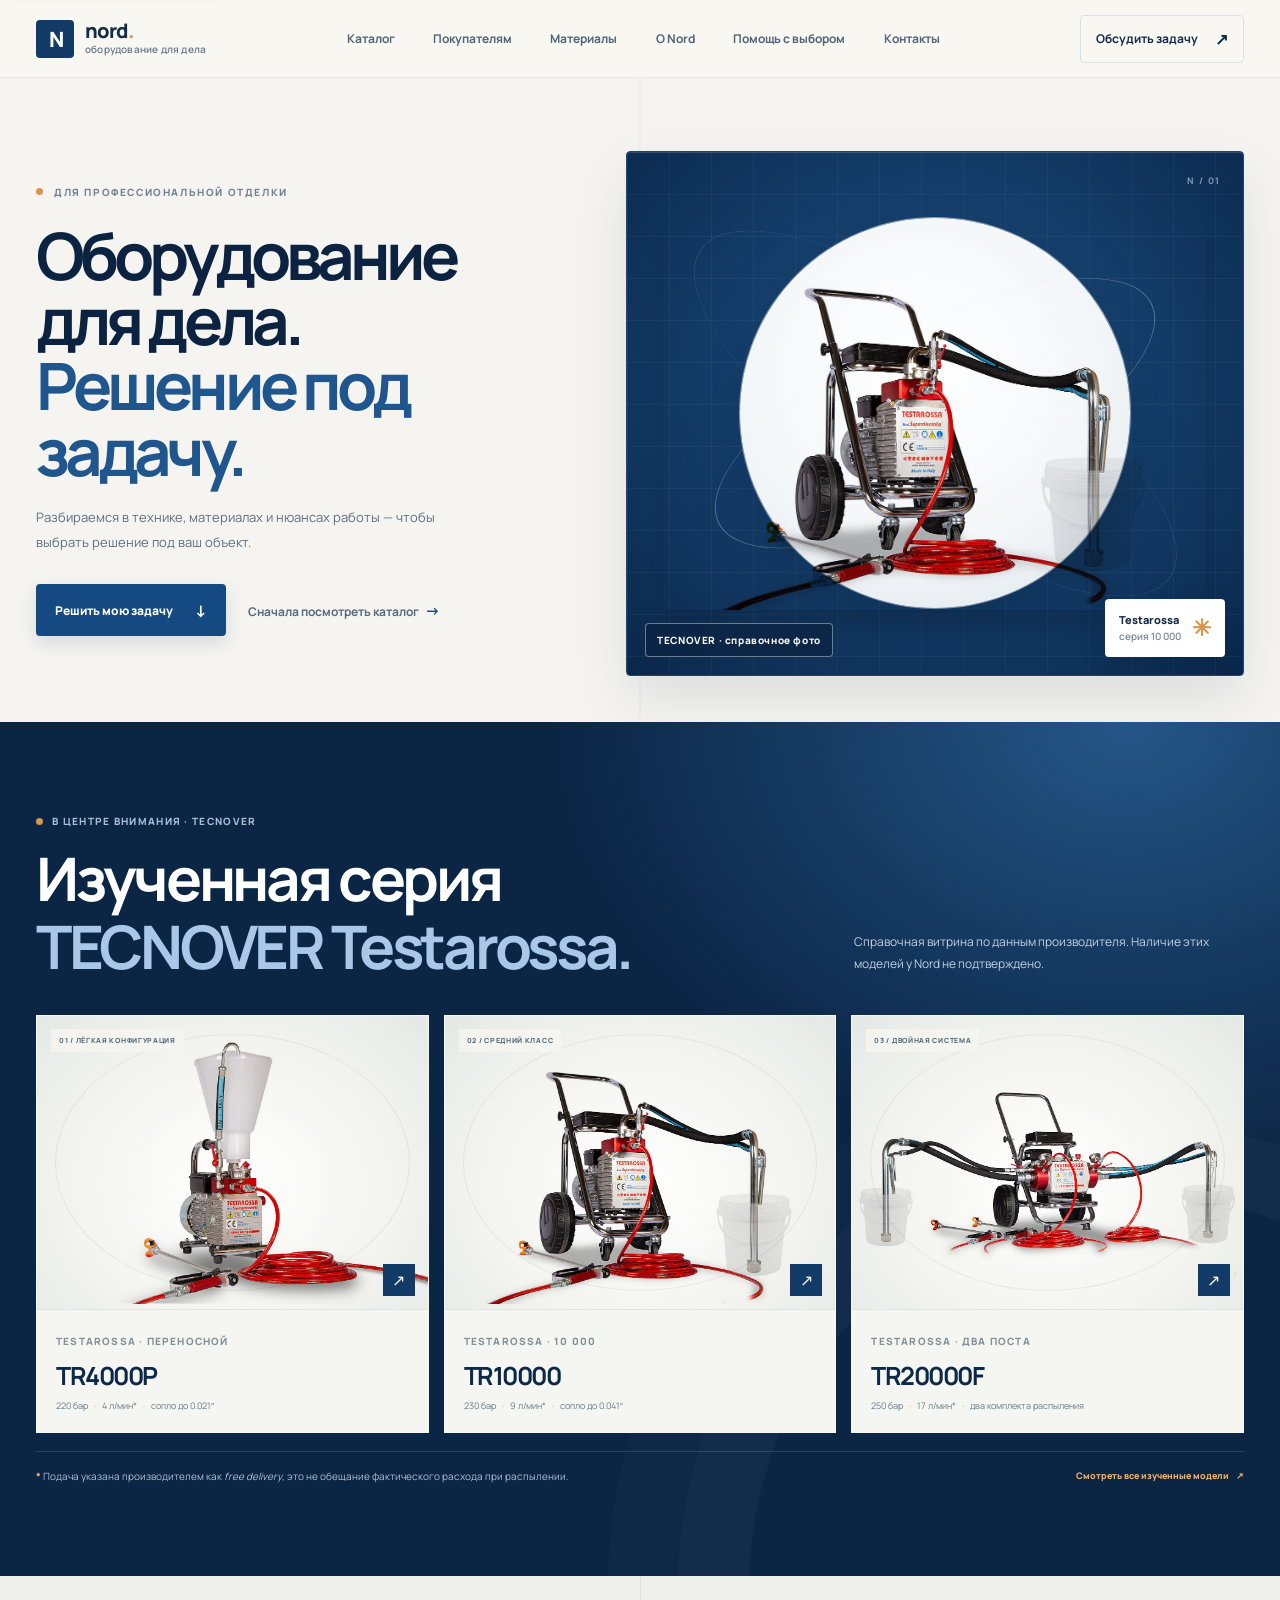
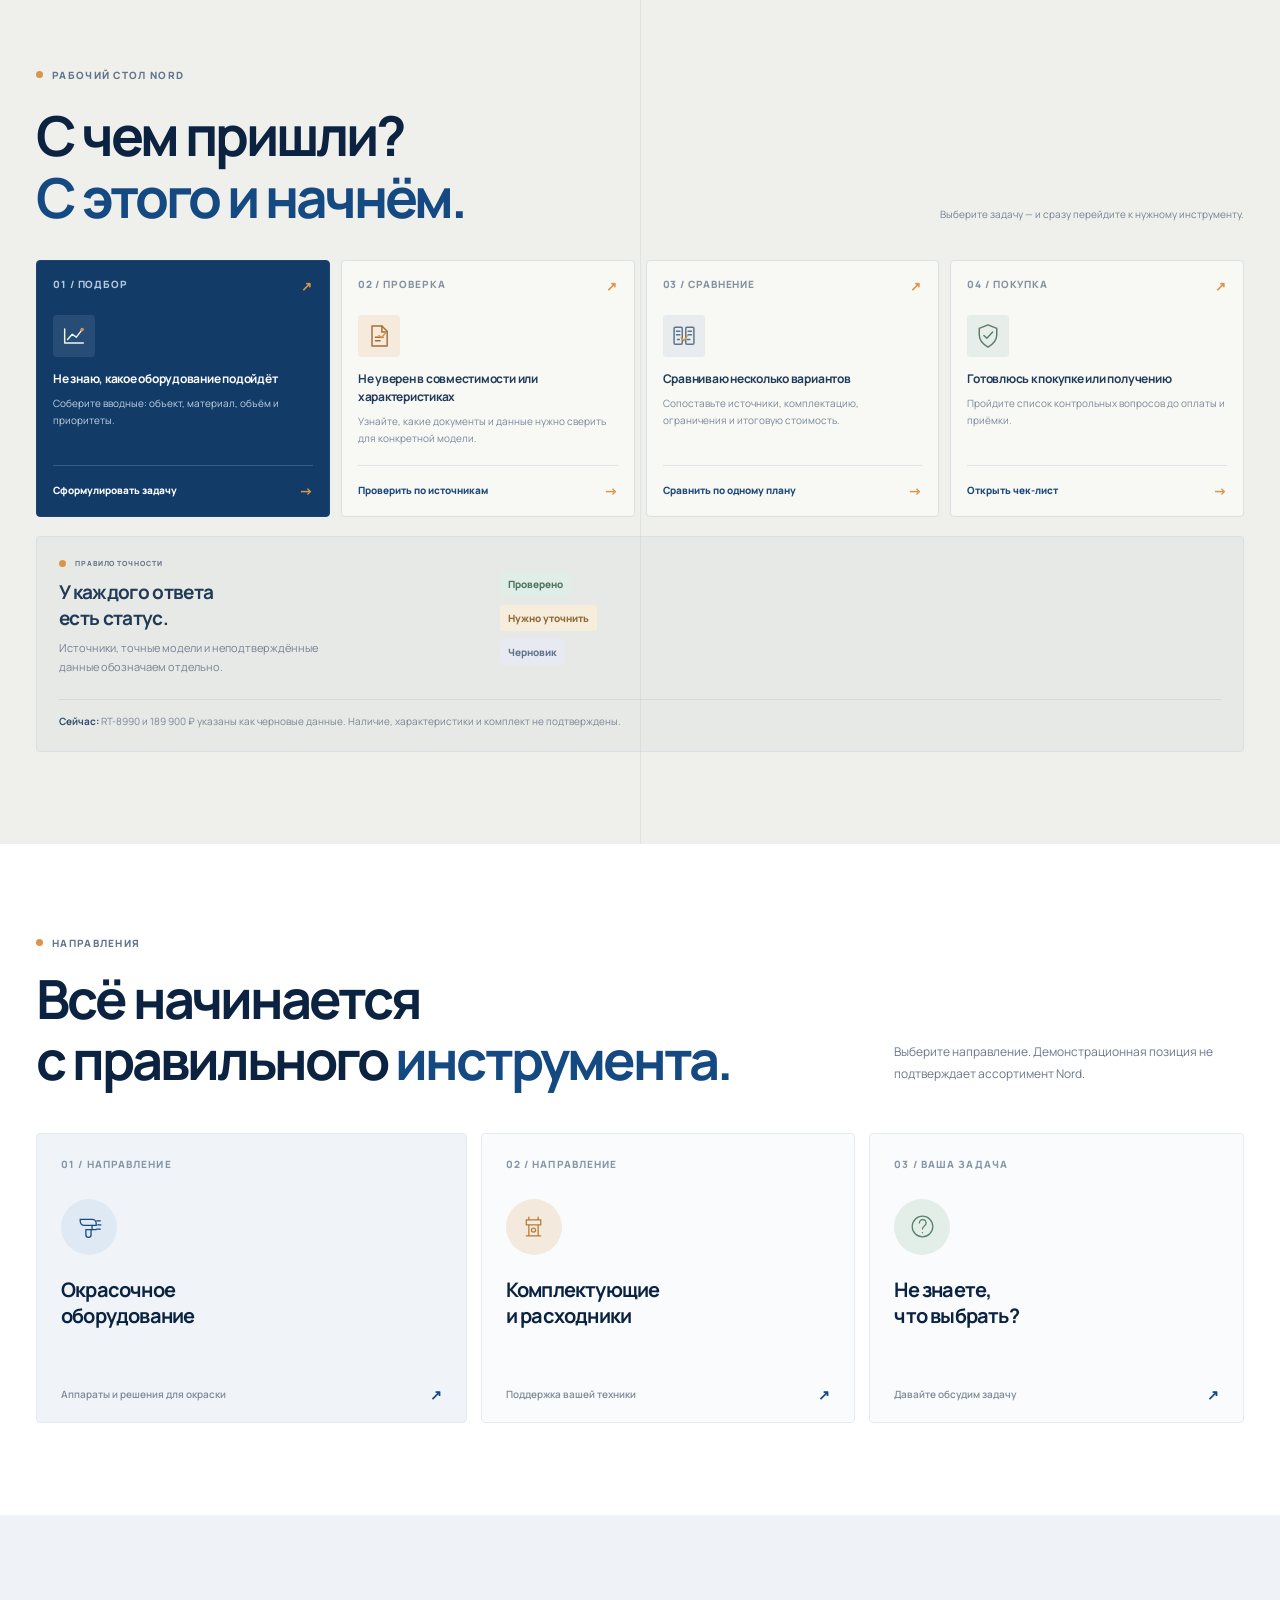
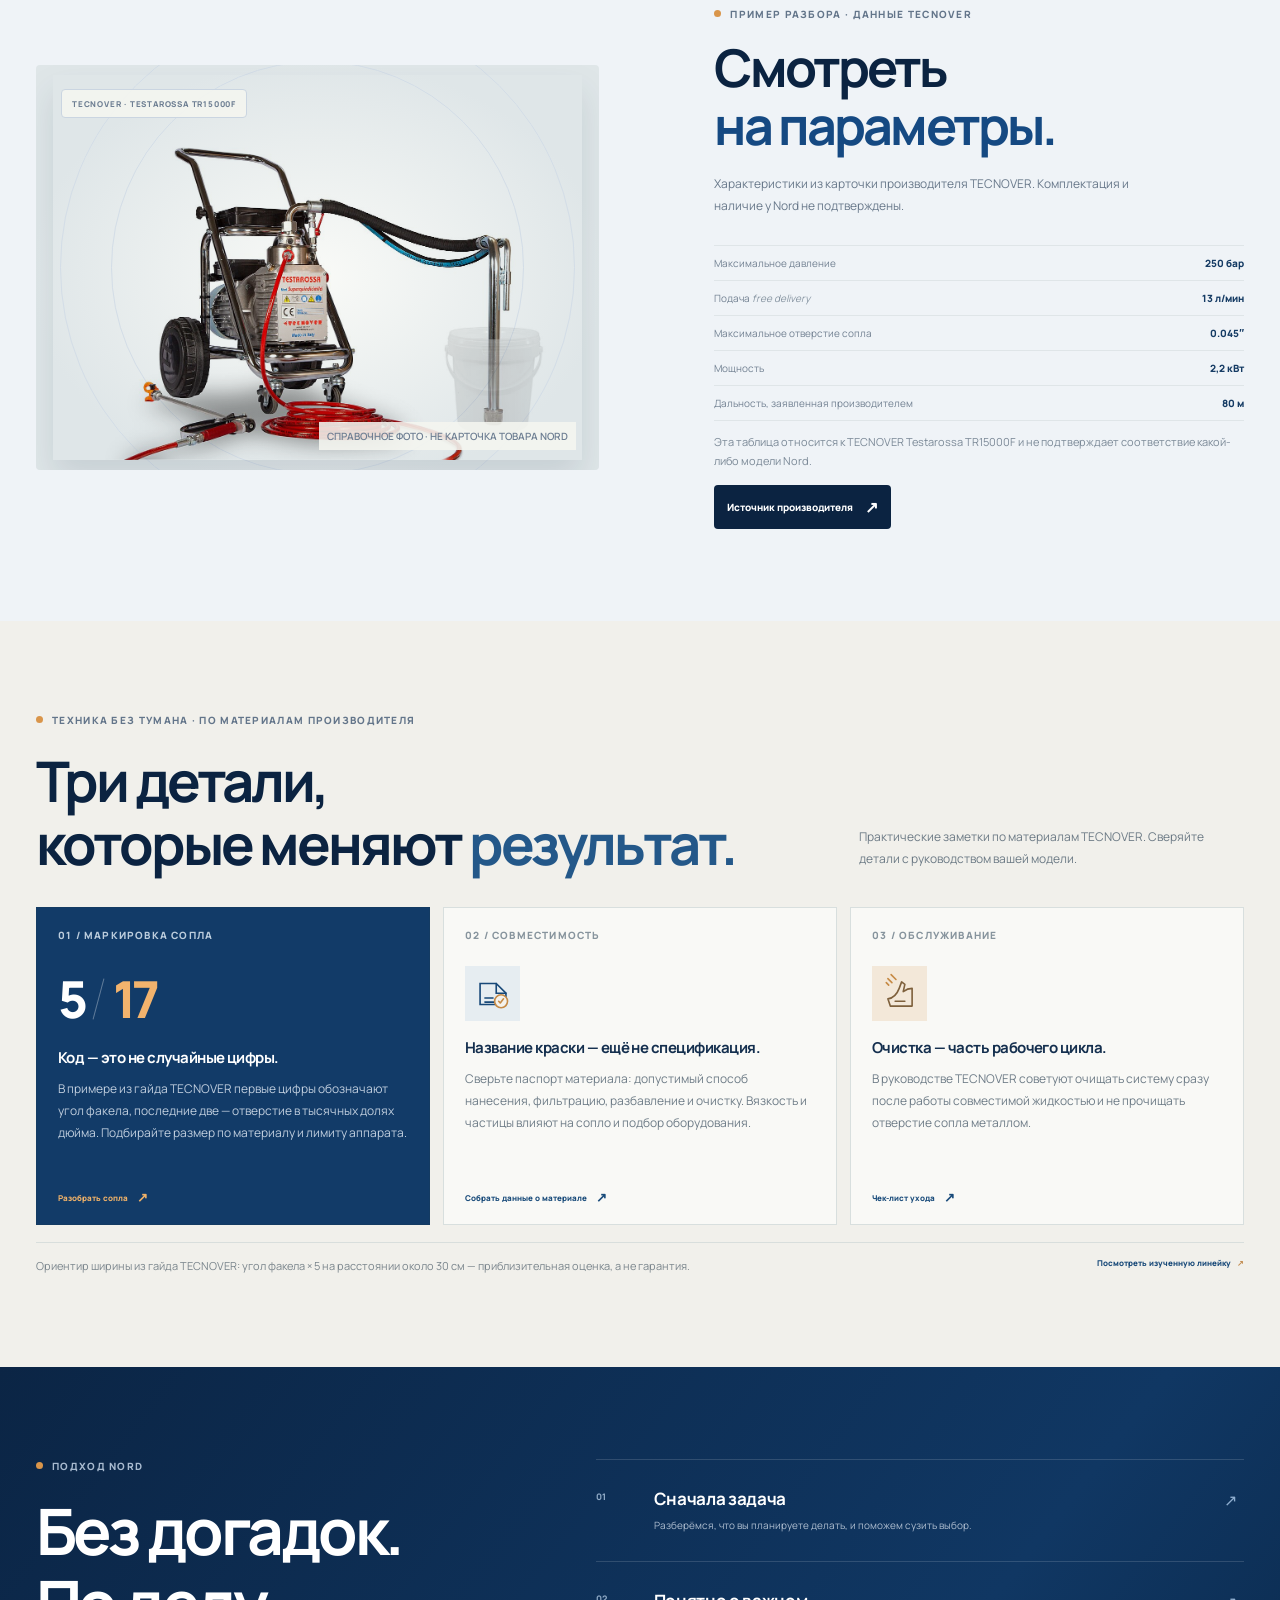
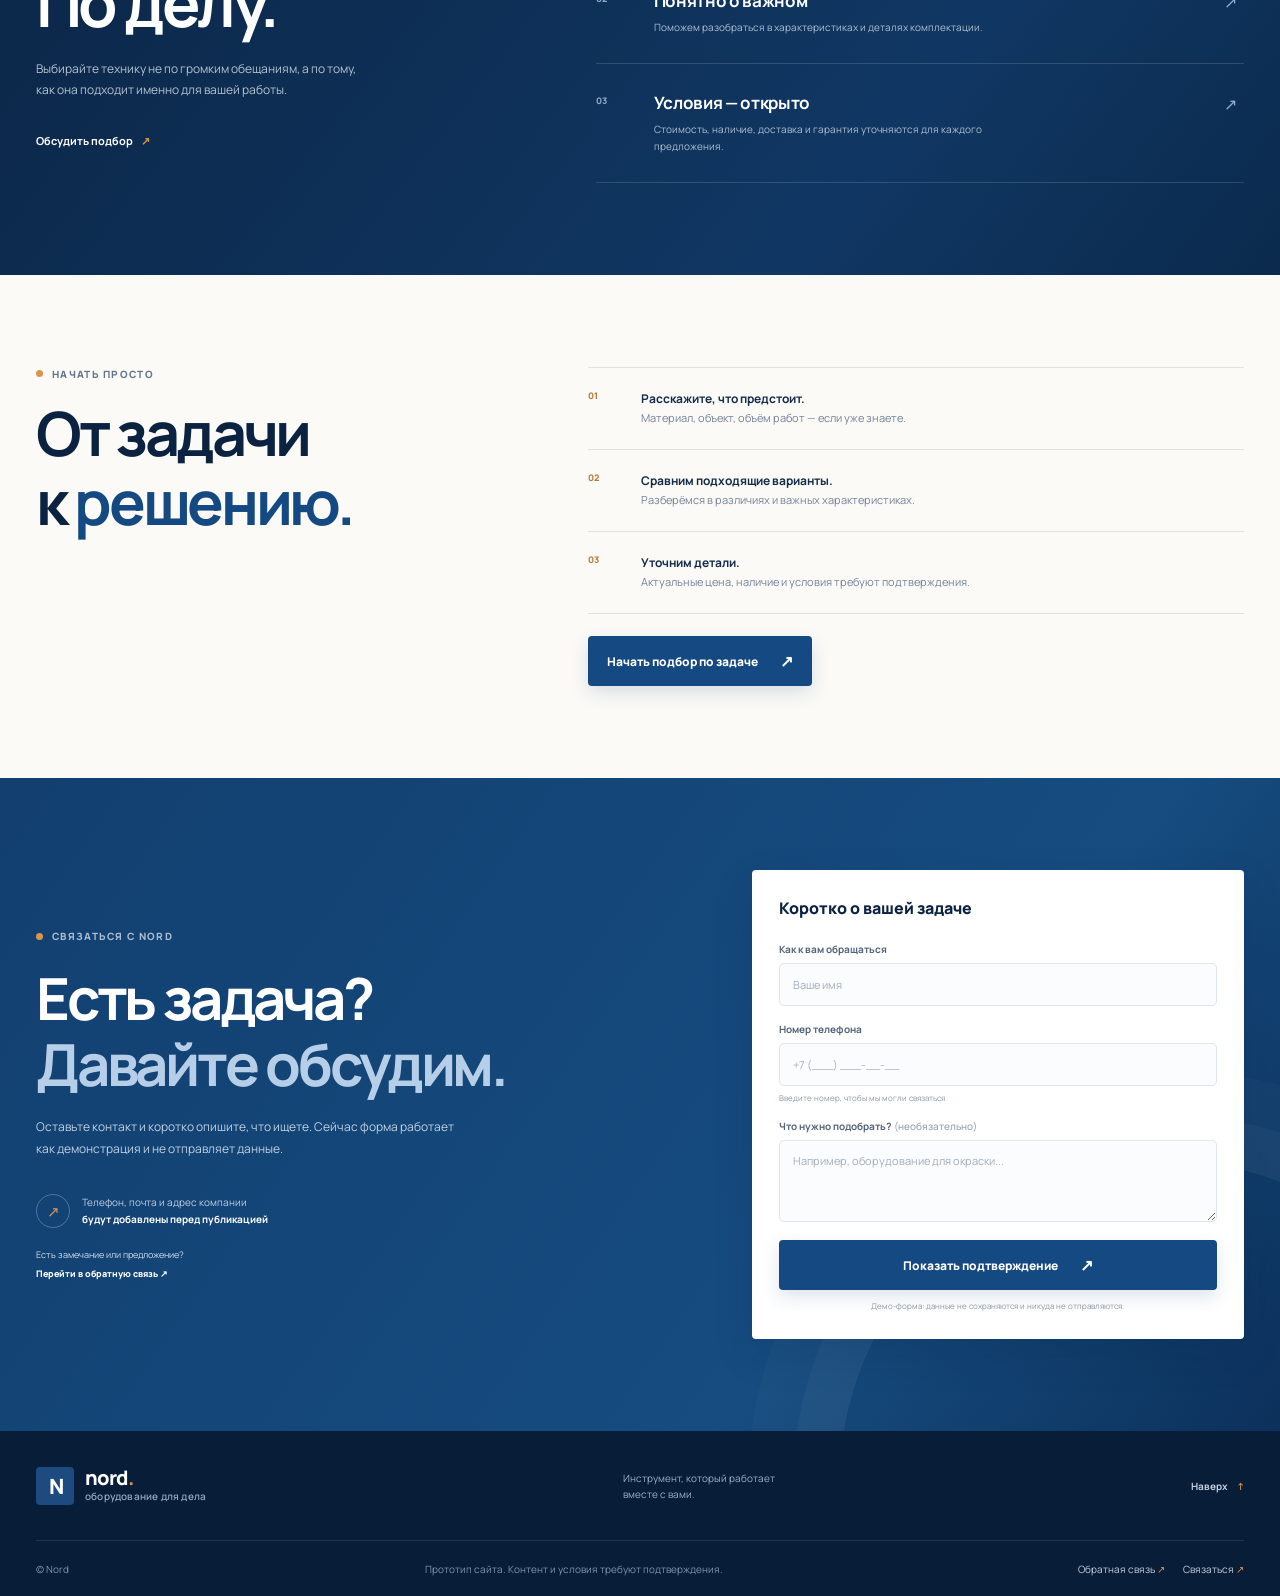
==== commit 17980d3c: "Keep private research out of site preview Co-authored-by: Copilot App <223556219+Copilot@users.norep" ====
--- a/index.html
+++ b/index.html
@@ -287,7 +287,7 @@
           </div>
           <div class="field-notes-bottom">
             <span>Ориентир ширины из гайда TECNOVER: угол факела × 5 на расстоянии около 30 см — приблизительная оценка, а не гарантия.</span>
-            <a href="research/tecnover-equipment-study.md">Все источники и подробности <span aria-hidden="true">↗</span></a>
+            <a href="catalog.html#tecnover-lineup">Посмотреть изученную линейку <span aria-hidden="true">↗</span></a>
           </div>
         </div>
       </section>
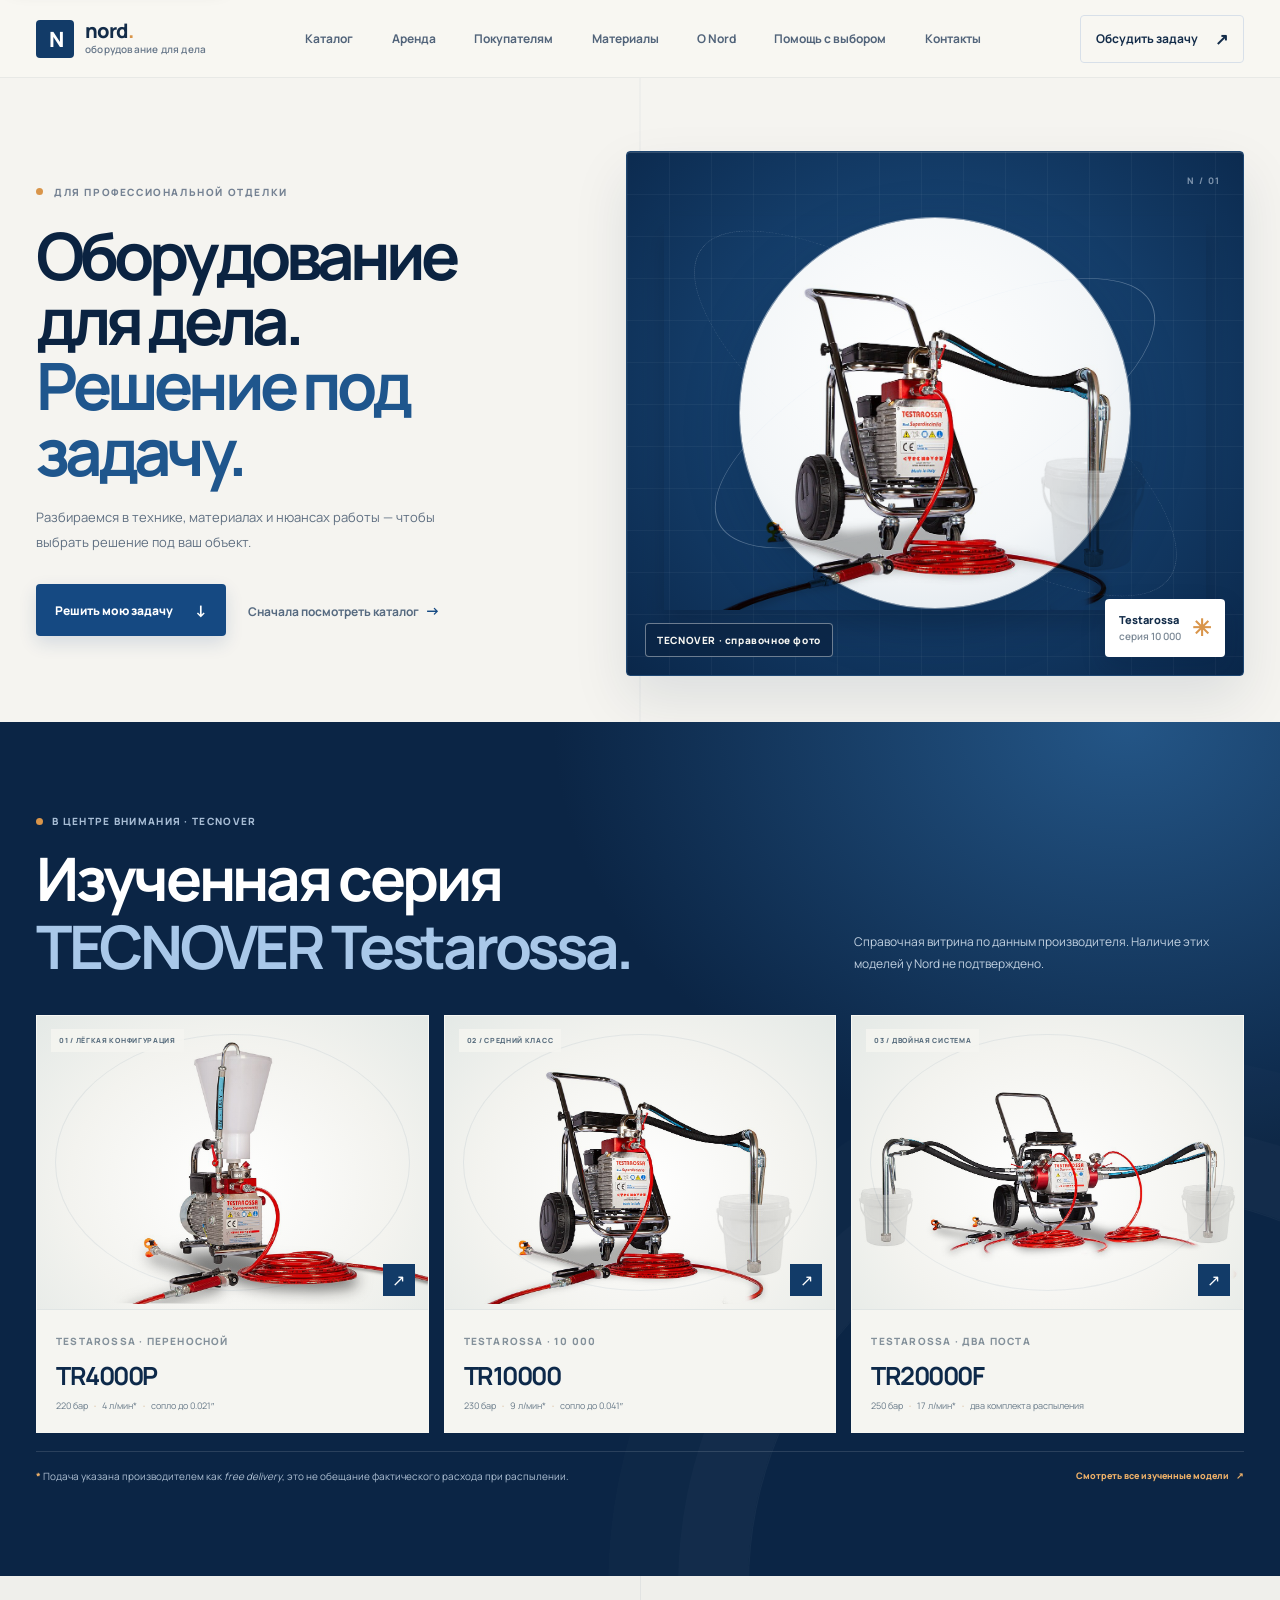
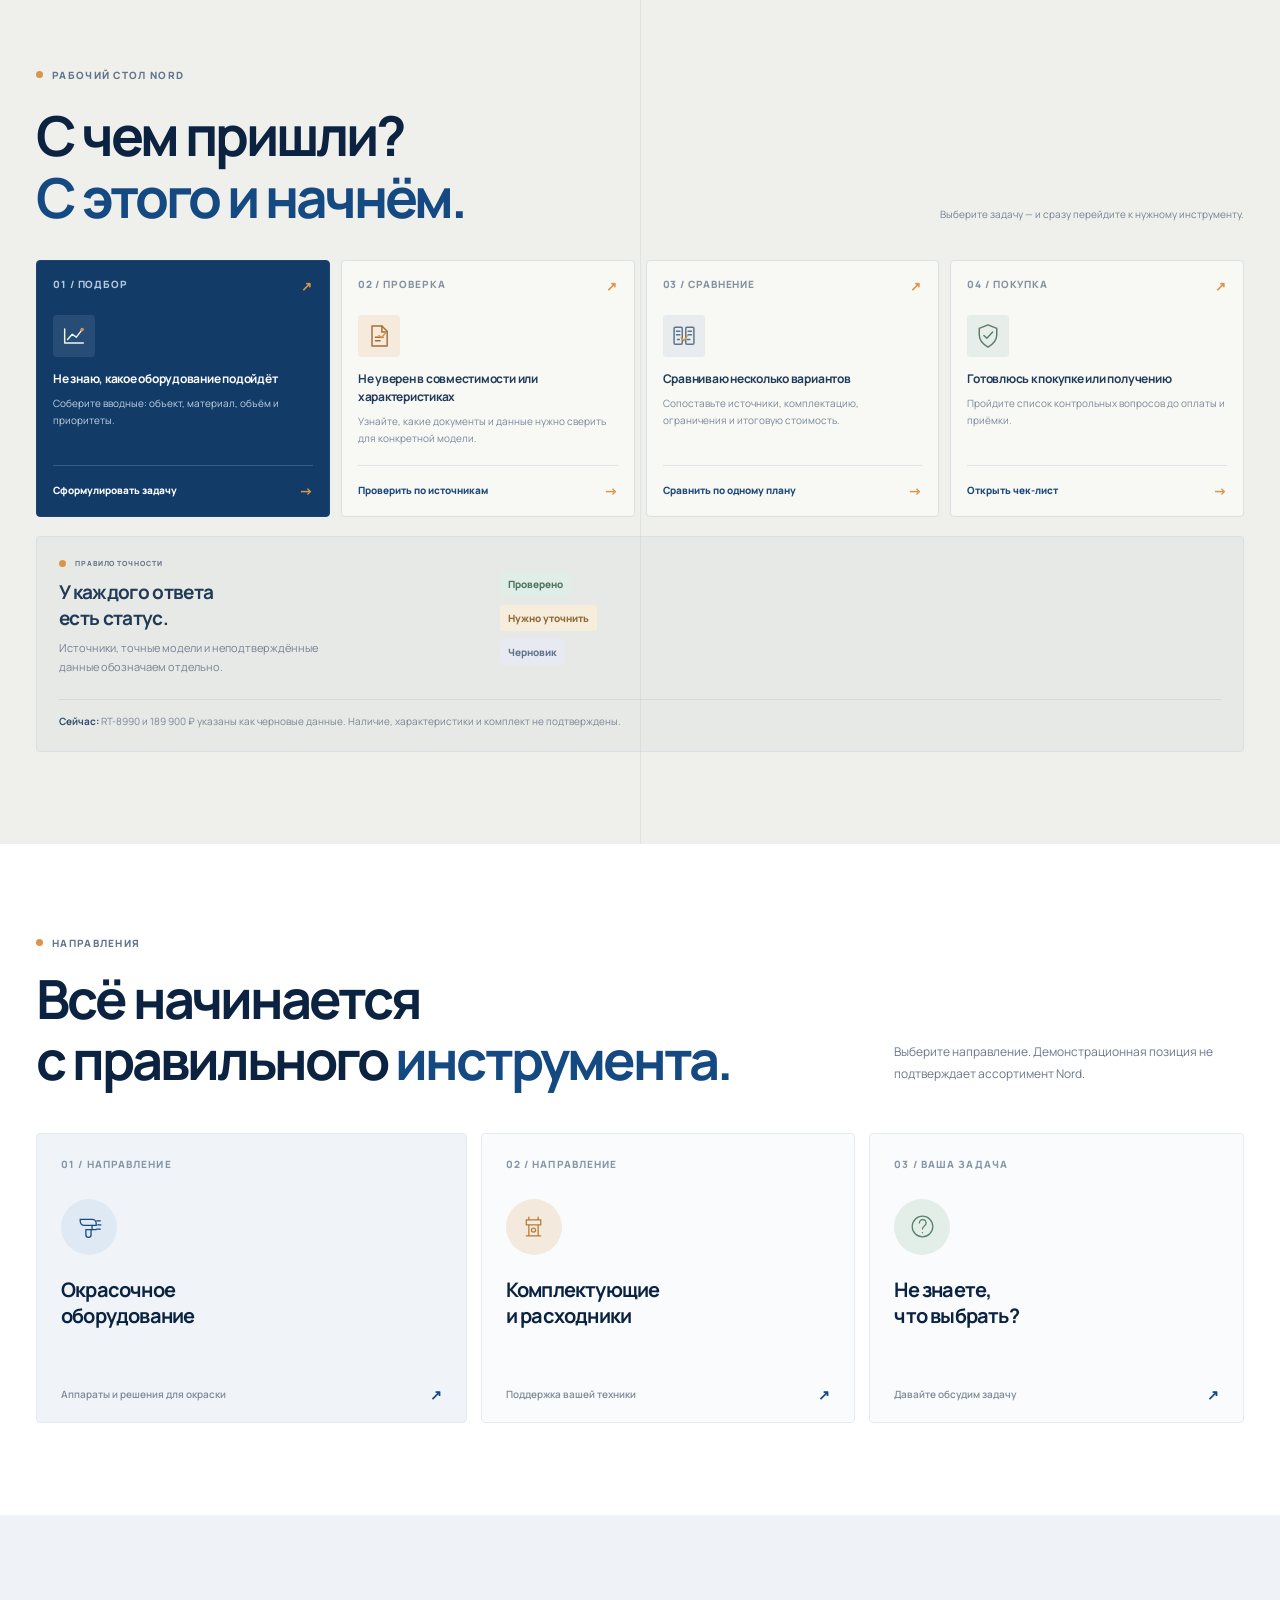
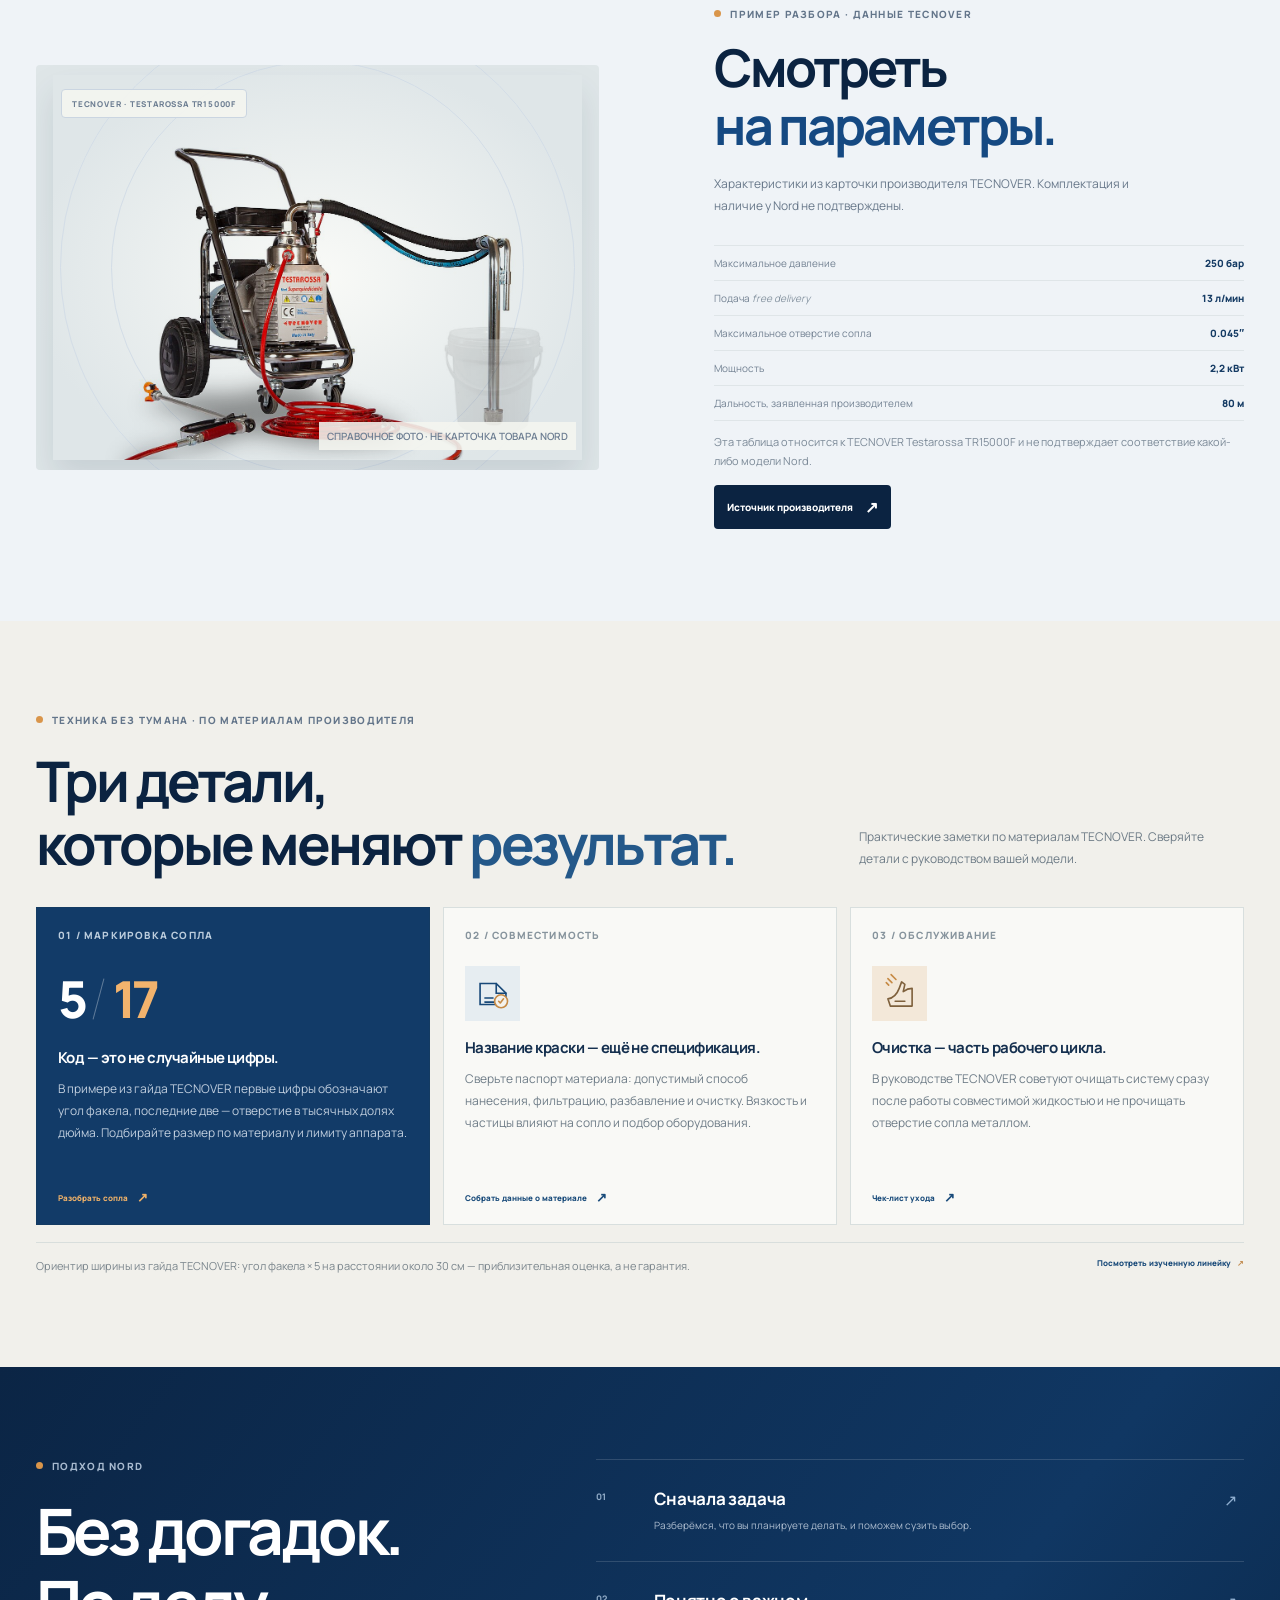
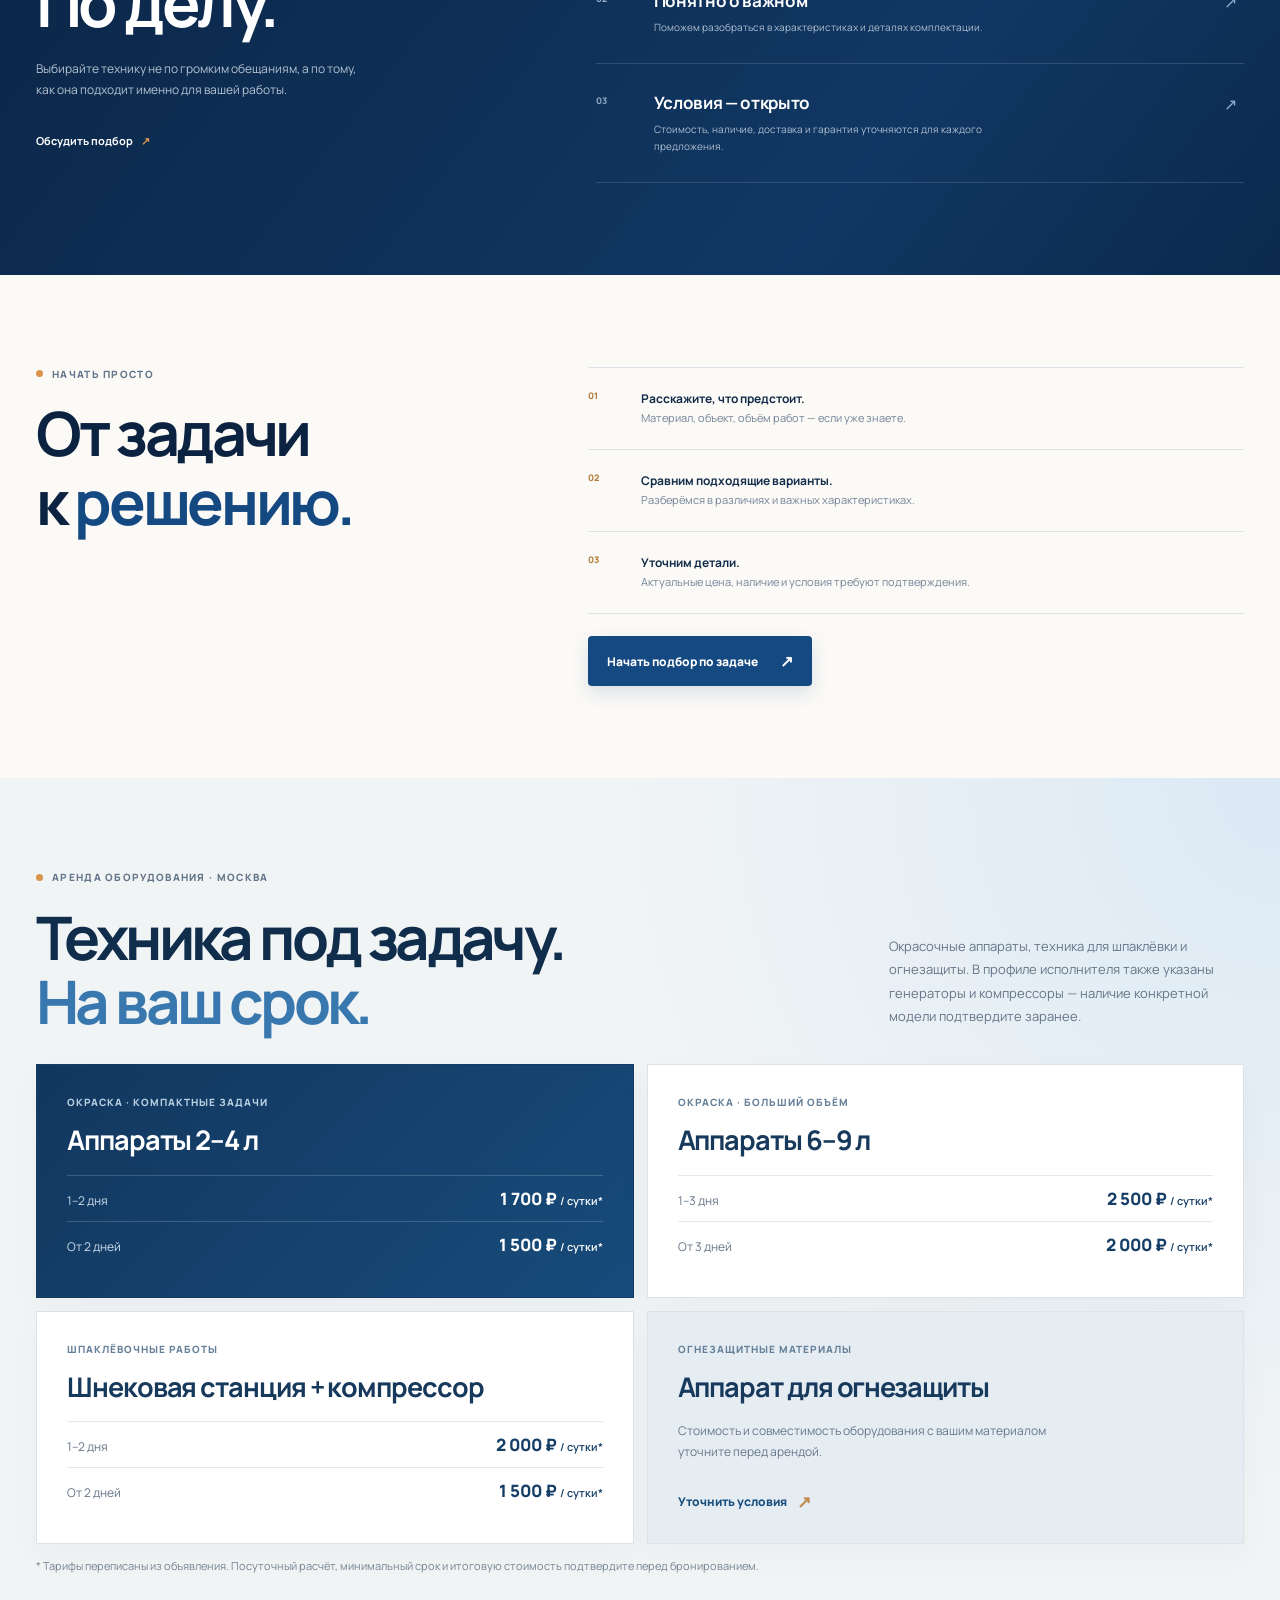
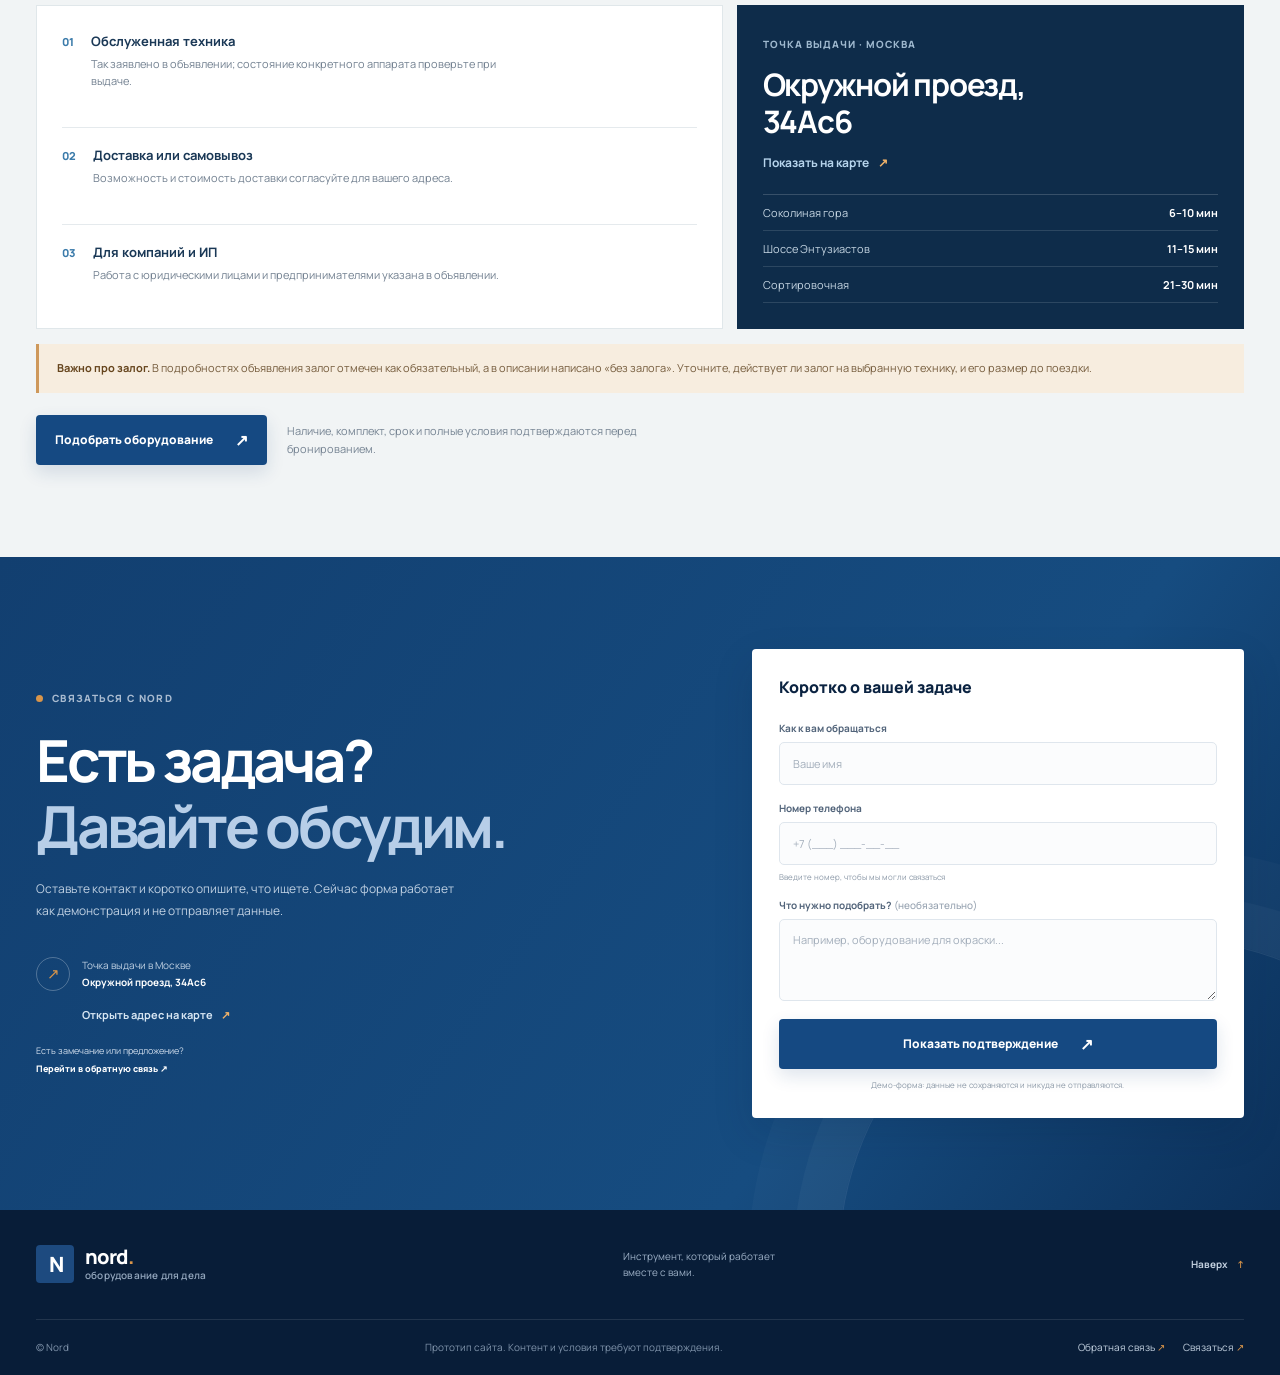
==== commit 58a0c99a: "Add equipment rental information to Nord site Co-authored-by: Copilot App <223556219+Copilot@users.n" ====
--- a/index.html
+++ b/index.html
@@ -6,7 +6,7 @@
     <meta name="theme-color" content="#f6f8fb">
     <meta
       name="description"
-      content="Оборудование Nord для профессиональной окраски и отделочных работ. Подбор техники и консультация."
+      content="Оборудование и аренда Nord для профессиональной окраски и отделочных работ. Подбор техники под задачу."
     >
     <title>Nord — оборудование для отделочных работ</title>
     <link rel="preconnect" href="https://fonts.googleapis.com">
@@ -42,6 +42,7 @@
 
         <nav class="site-nav" id="site-nav" aria-label="Основная навигация">
           <a href="catalog.html">Каталог</a>
+          <a href="#rental">Аренда</a>
           <a href="service.html">Покупателям</a>
           <a href="resources.html">Материалы</a>
           <a href="#about">О Nord</a>
@@ -335,6 +336,71 @@
         </div>
       </section>
 
+      <section class="rental section-pad" id="rental" aria-labelledby="rental-title">
+        <div class="container">
+          <div class="rental-heading">
+            <div>
+              <p class="eyebrow"><span class="eyebrow-dot"></span> Аренда оборудования · Москва</p>
+              <h2 id="rental-title">Техника под задачу.<br><span>На ваш срок.</span></h2>
+            </div>
+            <p>Окрасочные аппараты, техника для шпаклёвки и огнезащиты. В профиле исполнителя также указаны генераторы и компрессоры — наличие конкретной модели подтвердите заранее.</p>
+          </div>
+
+          <div class="rental-rate-grid">
+            <article class="rental-rate-card rental-rate-featured">
+              <span class="rental-rate-kicker">ОКРАСКА · КОМПАКТНЫЕ ЗАДАЧИ</span>
+              <h3>Аппараты 2–4 л</h3>
+              <div class="rental-price-row"><span>1–2 дня</span><strong>1 700 ₽ <small>/ сутки*</small></strong></div>
+              <div class="rental-price-row"><span>От 2 дней</span><strong>1 500 ₽ <small>/ сутки*</small></strong></div>
+            </article>
+            <article class="rental-rate-card">
+              <span class="rental-rate-kicker">ОКРАСКА · БОЛЬШИЙ ОБЪЁМ</span>
+              <h3>Аппараты 6–9 л</h3>
+              <div class="rental-price-row"><span>1–3 дня</span><strong>2 500 ₽ <small>/ сутки*</small></strong></div>
+              <div class="rental-price-row"><span>От 3 дней</span><strong>2 000 ₽ <small>/ сутки*</small></strong></div>
+            </article>
+            <article class="rental-rate-card">
+              <span class="rental-rate-kicker">ШПАКЛЁВОЧНЫЕ РАБОТЫ</span>
+              <h3>Шнековая станция + компрессор</h3>
+              <div class="rental-price-row"><span>1–2 дня</span><strong>2 000 ₽ <small>/ сутки*</small></strong></div>
+              <div class="rental-price-row"><span>От 2 дней</span><strong>1 500 ₽ <small>/ сутки*</small></strong></div>
+            </article>
+            <article class="rental-rate-card rental-rate-quote">
+              <span class="rental-rate-kicker">ОГНЕЗАЩИТНЫЕ МАТЕРИАЛЫ</span>
+              <h3>Аппарат для огнезащиты</h3>
+              <p>Стоимость и совместимость оборудования с вашим материалом уточните перед арендой.</p>
+              <a href="index.html?topic=Аренда+аппарата+для+огнезащиты#contacts">Уточнить условия <span aria-hidden="true">↗</span></a>
+            </article>
+          </div>
+
+          <p class="rental-rate-note">* Тарифы переписаны из объявления. Посуточный расчёт, минимальный срок и итоговую стоимость подтвердите перед бронированием.</p>
+
+          <div class="rental-trust-grid">
+            <div class="rental-benefits">
+              <div><span aria-hidden="true">01</span><p><strong>Обслуженная техника</strong><small>Так заявлено в объявлении; состояние конкретного аппарата проверьте при выдаче.</small></p></div>
+              <div><span aria-hidden="true">02</span><p><strong>Доставка или самовывоз</strong><small>Возможность и стоимость доставки согласуйте для вашего адреса.</small></p></div>
+              <div><span aria-hidden="true">03</span><p><strong>Для компаний и ИП</strong><small>Работа с юридическими лицами и предпринимателями указана в объявлении.</small></p></div>
+            </div>
+            <aside class="rental-location" aria-label="Расположение и условия аренды">
+              <span class="rental-location-kicker">ТОЧКА ВЫДАЧИ · МОСКВА</span>
+              <h3>Окружной проезд,<br>34Ас6</h3>
+              <a href="https://yandex.ru/maps/?text=Москва%2C%20Окружной%20проезд%2C%2034Ас6" target="_blank" rel="noopener noreferrer">Показать на карте <span aria-hidden="true">↗</span></a>
+              <div class="rental-transit">
+                <span>Соколиная гора <strong>6–10 мин</strong></span>
+                <span>Шоссе Энтузиастов <strong>11–15 мин</strong></span>
+                <span>Сортировочная <strong>21–30 мин</strong></span>
+              </div>
+            </aside>
+          </div>
+
+          <p class="rental-deposit-note"><strong>Важно про залог.</strong> В подробностях объявления залог отмечен как обязательный, а в описании написано «без залога». Уточните, действует ли залог на выбранную технику, и его размер до поездки.</p>
+          <div class="rental-actions">
+            <a class="button button-primary" href="index.html?topic=Подобрать+оборудование+в+аренду#contacts">Подобрать оборудование <span aria-hidden="true">↗</span></a>
+            <span>Наличие, комплект, срок и полные условия подтверждаются перед бронированием.</span>
+          </div>
+        </div>
+      </section>
+
       <section class="contact section-pad" id="contacts">
         <div class="container contact-grid">
           <div class="contact-copy">
@@ -343,8 +409,9 @@
             <p>Оставьте контакт и коротко опишите, что ищете. Сейчас форма работает как демонстрация и не отправляет данные.</p>
             <div class="contact-detail">
               <span class="contact-detail-icon" aria-hidden="true">↗</span>
-              <span>Телефон, почта и адрес компании<br><strong>будут добавлены перед публикацией</strong></span>
-            </div>
+              <span>Точка выдачи в Москве<br><strong>Окружной проезд, 34Ас6</strong></span>
+            </div>
+            <a class="contact-map-link" href="https://yandex.ru/maps/?text=Москва%2C%20Окружной%20проезд%2C%2034Ас6" target="_blank" rel="noopener noreferrer">Открыть адрес на карте <span aria-hidden="true">↗</span></a>
             <a class="feedback-contact-link" href="feedback.html">Есть замечание или предложение? <span>Перейти в обратную связь ↗</span></a>
           </div>
           <form class="contact-form" id="inquiry-form" novalidate>
--- a/styles.css
+++ b/styles.css
@@ -2142,7 +2142,106 @@
   .featured-description { font-size: 12px; }
   .field-notes-bottom > span { font-size: 11px; }
 
+   .avito-draft {
+    display: grid;
+    grid-template-columns: minmax(0, .95fr) minmax(0, 1.05fr);
+    gap: clamp(25px, 4vw, 52px);
+    margin-top: 38px;
+    padding: clamp(18px, 3vw, 34px);
+    border: 1px solid #dfe5e9;
+    border-radius: 5px;
+    background: #f8f7f3;
+    box-shadow: 0 18px 50px #102b4c0b;
+  }
+  .avito-main-photo {
+    position: relative;
+    display: grid;
+    min-height: 340px;
+    margin: 0;
+    place-items: center;
+    overflow: hidden;
+    border: 1px solid #dde5ed;
+    background: #e5eef6;
+  }
+  .avito-main-photo img { width: 100%; height: 100%; max-height: 520px; object-fit: contain; }
+  .avito-main-photo figcaption {
+    position: absolute;
+    right: 12px;
+    bottom: 12px;
+    left: 12px;
+    width: fit-content;
+    max-width: calc(100% - 24px);
+    padding: 9px 11px;
+    background: #0b2545e8;
+    color: white;
+    font-size: 11px;
+    line-height: 1.5;
+  }
+  .avito-thumbnails { display: grid; grid-template-columns: repeat(4, minmax(0, 1fr)); gap: 8px; margin-top: 9px; }
+  .avito-thumbnail {
+    height: 85px;
+    padding: 0;
+    overflow: hidden;
+    border: 1px solid #dce3ea;
+    background: #e5eef6;
+    cursor: pointer;
+  }
+  .avito-thumbnail.is-active { border: 2px solid var(--orange); }
+  .avito-thumbnail img { width: 100%; height: 100%; object-fit: cover; }
+  .avito-thumbnail:focus-visible { outline: 3px solid var(--blue); outline-offset: 2px; }
+  .avito-draft-copy { align-self: center; }
+  .avito-draft-copy .eyebrow { margin-bottom: 12px; font-size: 10px; }
+  .avito-draft-status {
+    display: inline-flex;
+    margin-bottom: 12px;
+    padding: 7px 10px;
+    background: #fff0da;
+    color: #885818;
+    font-size: 11px;
+    font-weight: 800;
+  }
+  .avito-draft-copy h3 { margin: 0 0 10px; color: #102b4c; font-size: clamp(26px, 3vw, 37px); line-height: 1.17; letter-spacing: -.045em; }
+  .avito-draft-lead { margin-bottom: 17px; color: #596b7e; font-size: 13px; line-height: 1.7; }
+  .avito-conflict { padding: 15px; border-left: 3px solid #d9954a; background: #f4eadb; }
+  .avito-conflict strong { color: #69471d; font-size: 13px; }
+  .avito-conflict p { margin: 6px 0 0; color: #705f48; font-size: 12px; line-height: 1.65; }
+  .avito-price {
+    display: flex;
+    align-items: center;
+    justify-content: space-between;
+    gap: 16px;
+    margin: 0 0 17px;
+    padding: 16px 18px;
+    border: 1px solid #dce7f0;
+    background: linear-gradient(115deg, #f1f7fc, #fff);
+  }
+  .avito-price-main { display: flex; flex-direction: column; gap: 3px; }
+  .avito-price-label { color: #687b8c; font-size: 11px; font-weight: 700; }
+  .avito-price-main strong { color: #123a60; font-size: clamp(25px, 3vw, 33px); letter-spacing: -.04em; line-height: 1.1; }
+  .avito-price-previous { display: flex; align-items: center; gap: 9px; color: #7b8791; font-size: 13px; }
+  .avito-price-previous span { padding: 5px 8px; background: #e5f2eb; color: #247448; font-size: 11px; font-weight: 800; }
+  .avito-warranty { display: flex; align-items: flex-start; gap: 11px; margin: 0 0 15px; padding: 14px 15px; background: #eaf4ee; }
+  .avito-warranty-icon { display: grid; width: 25px; height: 25px; flex: 0 0 25px; place-items: center; border-radius: 50%; background: #d4eadd; color: #247448; font-size: 14px; font-weight: 900; }
+  .avito-warranty p { display: flex; flex-direction: column; gap: 4px; margin: 0; }
+  .avito-warranty strong { color: #225a3a; font-size: 13px; }
+  .avito-warranty p span { color: #62786b; font-size: 11px; line-height: 1.5; }
+  .avito-spec-list { display: grid; grid-template-columns: repeat(2, minmax(0, 1fr)); column-gap: 20px; margin: 17px 0 11px; border-top: 1px solid #dfe5e9; }
+  .avito-spec-list > div { display: flex; flex-direction: column; gap: 4px; padding: 11px 0; border-bottom: 1px solid #dfe5e9; }
+  .avito-spec-list dt { color: #6f7e8d; font-size: 11px; }
+  .avito-spec-list dd { margin: 0; color: #173d64; font-size: 16px; font-weight: 800; }
+  .avito-draft-footnote { margin: 0 0 17px; color: #727f8b; font-size: 11px; line-height: 1.6; }
+  .avito-draft-copy > .button { min-height: 46px; }
+
   @media (max-width: 680px) {
+    .avito-draft { grid-template-columns: 1fr; gap: 21px; margin-top: 25px; padding: 14px; }
+    .avito-main-photo { min-height: min(95vw, 430px); }
+    .avito-thumbnails { gap: 6px; }
+    .avito-thumbnail { height: 72px; }
+    .avito-price { padding: 14px; }
+    .avito-price-main strong { font-size: 27px; }
+    .avito-price-previous { align-items: flex-end; flex-direction: column; gap: 5px; font-size: 12px; }
+    .avito-spec-list dd { font-size: 15px; }
+    .avito-draft-copy .button { width: 100%; justify-content: space-between; }
     .hero-copy .eyebrow { font-size: 10px; }
     .hero-copy h1 { font-size: clamp(39px, 10vw, 52px); }
     .hero-lead { font-size: 12px; }
@@ -2339,6 +2438,144 @@
   .hero-lead { font-size: 12px; }
   .art-reference-tag { bottom: 10px; left: 10px; font-size: 10px; }
   .art-sticker { right: 10px; bottom: 10px; font-size: 11px; }
+}
+
+.rental {
+  overflow: hidden;
+  background:
+    radial-gradient(ellipse at 100% 0, #dbe9f5 0, transparent 37%),
+    #f1f4f5;
+}
+.rental-heading {
+  display: flex;
+  align-items: end;
+  justify-content: space-between;
+  gap: 40px;
+  margin-bottom: 31px;
+}
+.rental-heading h2 {
+  margin: 0;
+  color: #102d4c;
+  font-size: clamp(39px, 5vw, 60px);
+  line-height: 1.06;
+  letter-spacing: -.06em;
+}
+.rental-heading h2 span { color: #3978ae; }
+.rental-heading > p {
+  max-width: 355px;
+  margin: 0 0 5px;
+  color: #657588;
+  font-size: 13px;
+  line-height: 1.8;
+}
+.rental-rate-grid { display: grid; grid-template-columns: repeat(2, minmax(0, 1fr)); gap: 13px; }
+.rental-rate-card {
+  display: flex;
+  min-height: 210px;
+  flex-direction: column;
+  padding: clamp(20px, 3vw, 30px);
+  border: 1px solid #dbe3e8;
+  background: #fff;
+  box-shadow: 0 12px 30px #18364e08;
+}
+.rental-rate-featured {
+  border-color: #173c63;
+  background: linear-gradient(135deg, #12375e, #174b7b);
+  color: #fff;
+}
+.rental-rate-kicker {
+  margin-bottom: 15px;
+  color: #66809a;
+  font-size: 10px;
+  font-weight: 800;
+  letter-spacing: .1em;
+}
+.rental-rate-featured .rental-rate-kicker { color: #b8cee1; }
+.rental-rate-card h3 {
+  margin: 0 0 18px;
+  color: #16395c;
+  font-size: clamp(20px, 2.5vw, 27px);
+  line-height: 1.2;
+  letter-spacing: -.04em;
+}
+.rental-rate-featured h3 { color: white; }
+.rental-price-row {
+  display: flex;
+  align-items: baseline;
+  justify-content: space-between;
+  gap: 15px;
+  margin-top: auto;
+  padding: 11px 0;
+  border-top: 1px solid #e4e9ec;
+  color: #657588;
+  font-size: 12px;
+}
+.rental-rate-featured .rental-price-row { border-color: #ffffff2d; color: #d0deeb; }
+.rental-price-row strong {
+  color: #153e67;
+  font-size: 17px;
+  font-weight: 800;
+  white-space: nowrap;
+}
+.rental-rate-featured .rental-price-row strong { color: white; }
+.rental-price-row small { font-size: 11px; font-weight: 600; }
+.rental-rate-quote { justify-content: start; background: #e5edf3; }
+.rental-rate-quote p { max-width: 390px; margin: 0 0 20px; color: #67788a; font-size: 12px; line-height: 1.7; }
+.rental-rate-quote > a {
+  display: inline-flex;
+  width: fit-content;
+  align-items: center;
+  gap: 10px;
+  margin-top: auto;
+  color: #194e7c;
+  font-size: 12px;
+  font-weight: 800;
+}
+.rental-rate-quote > a span { color: #c38a4d; font-size: 17px; }
+.rental-rate-note { margin: 13px 0 29px; color: #758392; font-size: 11px; line-height: 1.7; }
+.rental-trust-grid { display: grid; grid-template-columns: 1.15fr .85fr; gap: 14px; }
+.rental-benefits { display: grid; grid-template-columns: 1fr; padding: 8px 25px; background: #fff; border: 1px solid #e0e7ea; }
+.rental-benefits > div { display: flex; gap: 17px; padding: 18px 0; border-bottom: 1px solid #e5eaed; }
+.rental-benefits > div:last-child { border-bottom: 0; }
+.rental-benefits > div > span { padding-top: 2px; color: #3b7baa; font-size: 11px; font-weight: 800; }
+.rental-benefits p { display: flex; flex-direction: column; gap: 5px; margin: 0; }
+.rental-benefits strong { color: #1a3856; font-size: 13px; }
+.rental-benefits small { max-width: 430px; color: #728090; font-size: 11px; line-height: 1.6; }
+.rental-location { padding: 26px; background: #0e2c4a; color: white; }
+.rental-location-kicker { color: #9eb8ce; font-size: 10px; font-weight: 800; letter-spacing: .1em; }
+.rental-location h3 { margin: 13px 0 10px; font-size: clamp(23px, 3vw, 31px); line-height: 1.2; letter-spacing: -.04em; }
+.rental-location > a { display: inline-flex; gap: 9px; color: #b7d5ed; font-size: 12px; font-weight: 700; }
+.rental-location > a span { color: #f0b269; }
+.rental-transit { display: grid; gap: 0; margin-top: 22px; border-top: 1px solid #ffffff2b; }
+.rental-transit span { display: flex; justify-content: space-between; gap: 12px; padding: 10px 0; border-bottom: 1px solid #ffffff20; color: #c5d5e2; font-size: 11px; }
+.rental-transit strong { color: #fff; font-weight: 700; white-space: nowrap; }
+.rental-deposit-note { margin: 15px 0 0; padding: 15px 18px; border-left: 3px solid #ce985b; background: #f7eddf; color: #755c3d; font-size: 11px; line-height: 1.7; }
+.rental-deposit-note strong { color: #66451d; }
+.rental-actions { display: flex; align-items: center; gap: 20px; margin-top: 22px; }
+.rental-actions > span { max-width: 440px; color: #758392; font-size: 11px; line-height: 1.6; }
+.contact-map-link { display: inline-flex; gap: 8px; margin: 16px 0 0 46px; color: #d6e5f2; font-size: 11px; font-weight: 700; }
+.contact-map-link span { color: #f0b269; }
+
+@media (max-width: 900px) {
+  .rental-heading { gap: 25px; }
+  .rental-location { padding: 22px; }
+}
+@media (max-width: 680px) {
+  .rental-heading { display: block; margin-bottom: 22px; }
+  .rental-heading h2 { font-size: clamp(37px, 9.2vw, 47px); }
+  .rental-heading > p { margin-top: 13px; font-size: 12px; }
+  .rental-rate-grid, .rental-trust-grid { grid-template-columns: 1fr; gap: 9px; }
+  .rental-rate-card { min-height: 190px; padding: 20px; }
+  .rental-rate-card h3 { font-size: 23px; }
+  .rental-price-row { gap: 8px; font-size: 11px; }
+  .rental-price-row strong { font-size: 15px; }
+  .rental-rate-note { font-size: 10px; }
+  .rental-benefits { padding-inline: 17px; }
+  .rental-benefits > div { gap: 12px; }
+  .rental-location { padding: 21px; }
+  .rental-actions { align-items: stretch; flex-direction: column; gap: 12px; }
+  .rental-actions .button { justify-content: space-between; }
+  .contact-map-link { margin-left: 46px; }
   .resource-card-copy > p:not(.resource-card-kicker),
   .resource-detail-body,
   .resource-details summary,
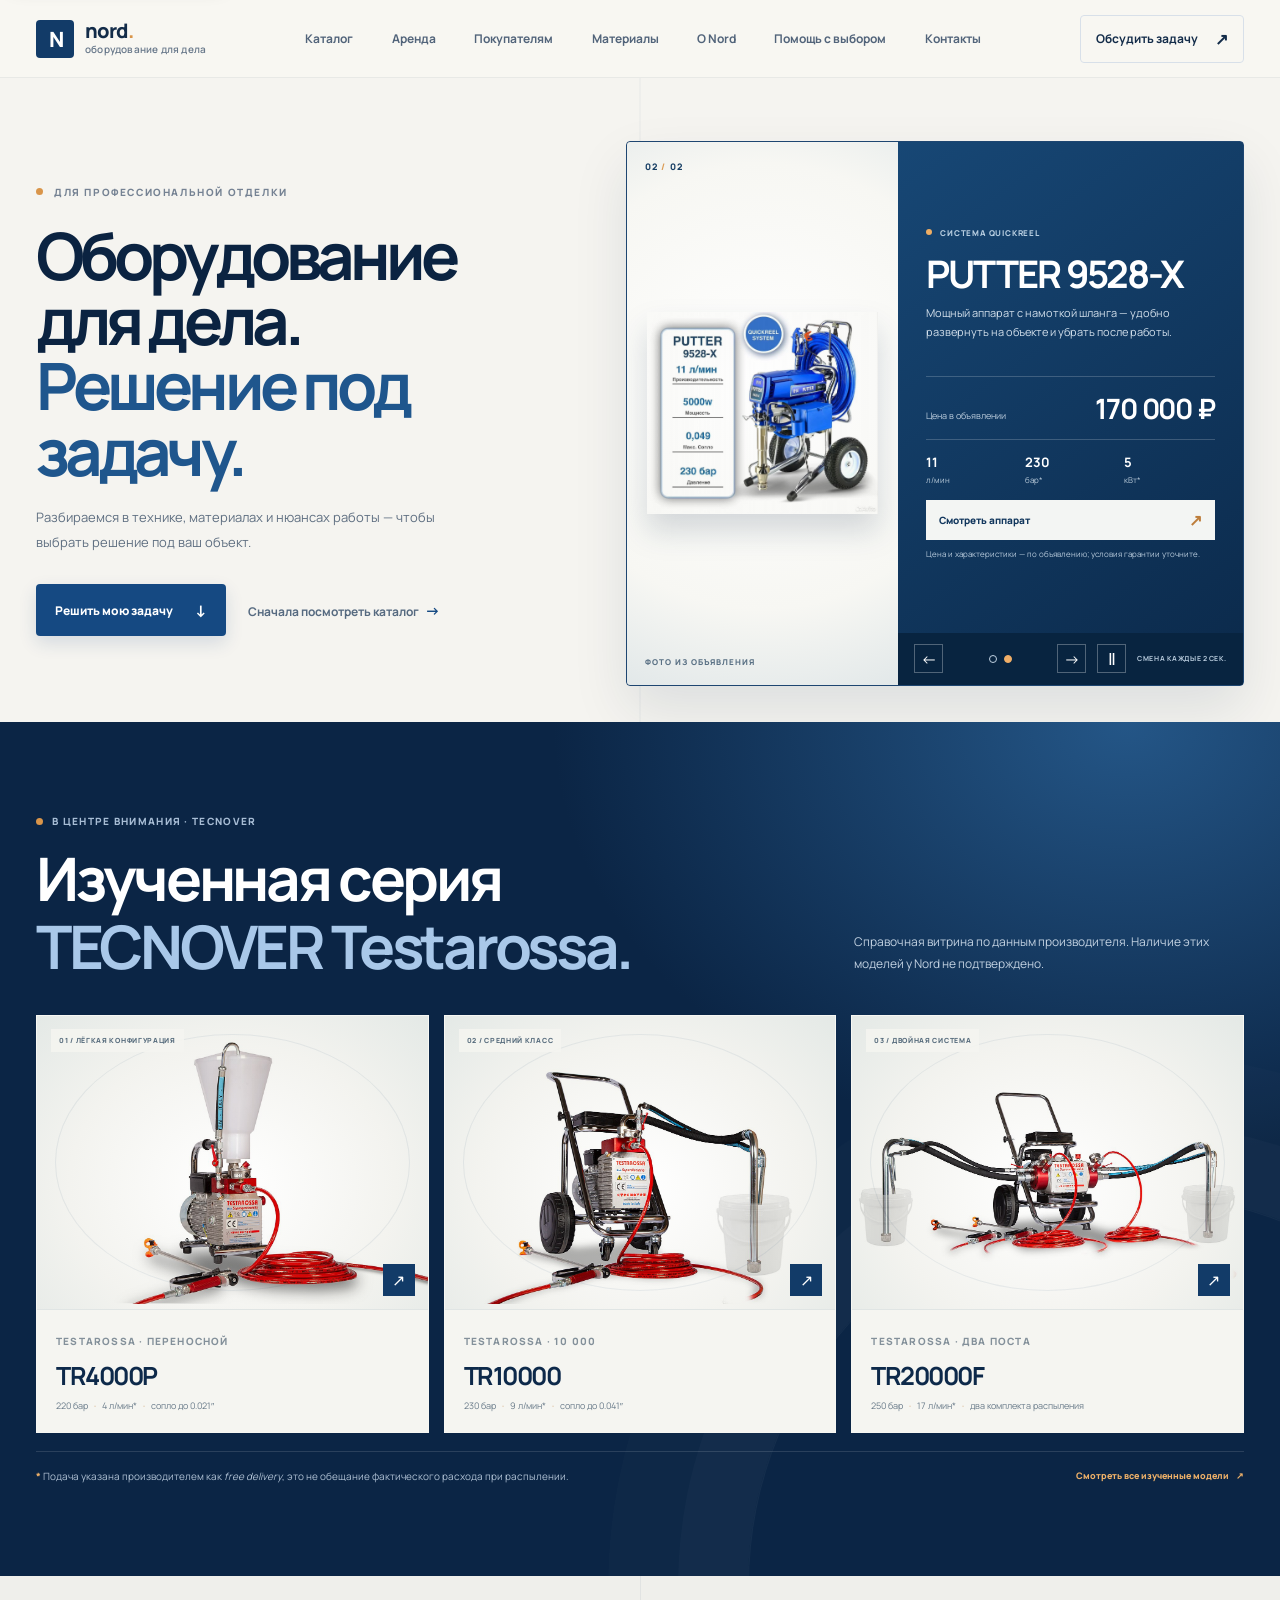
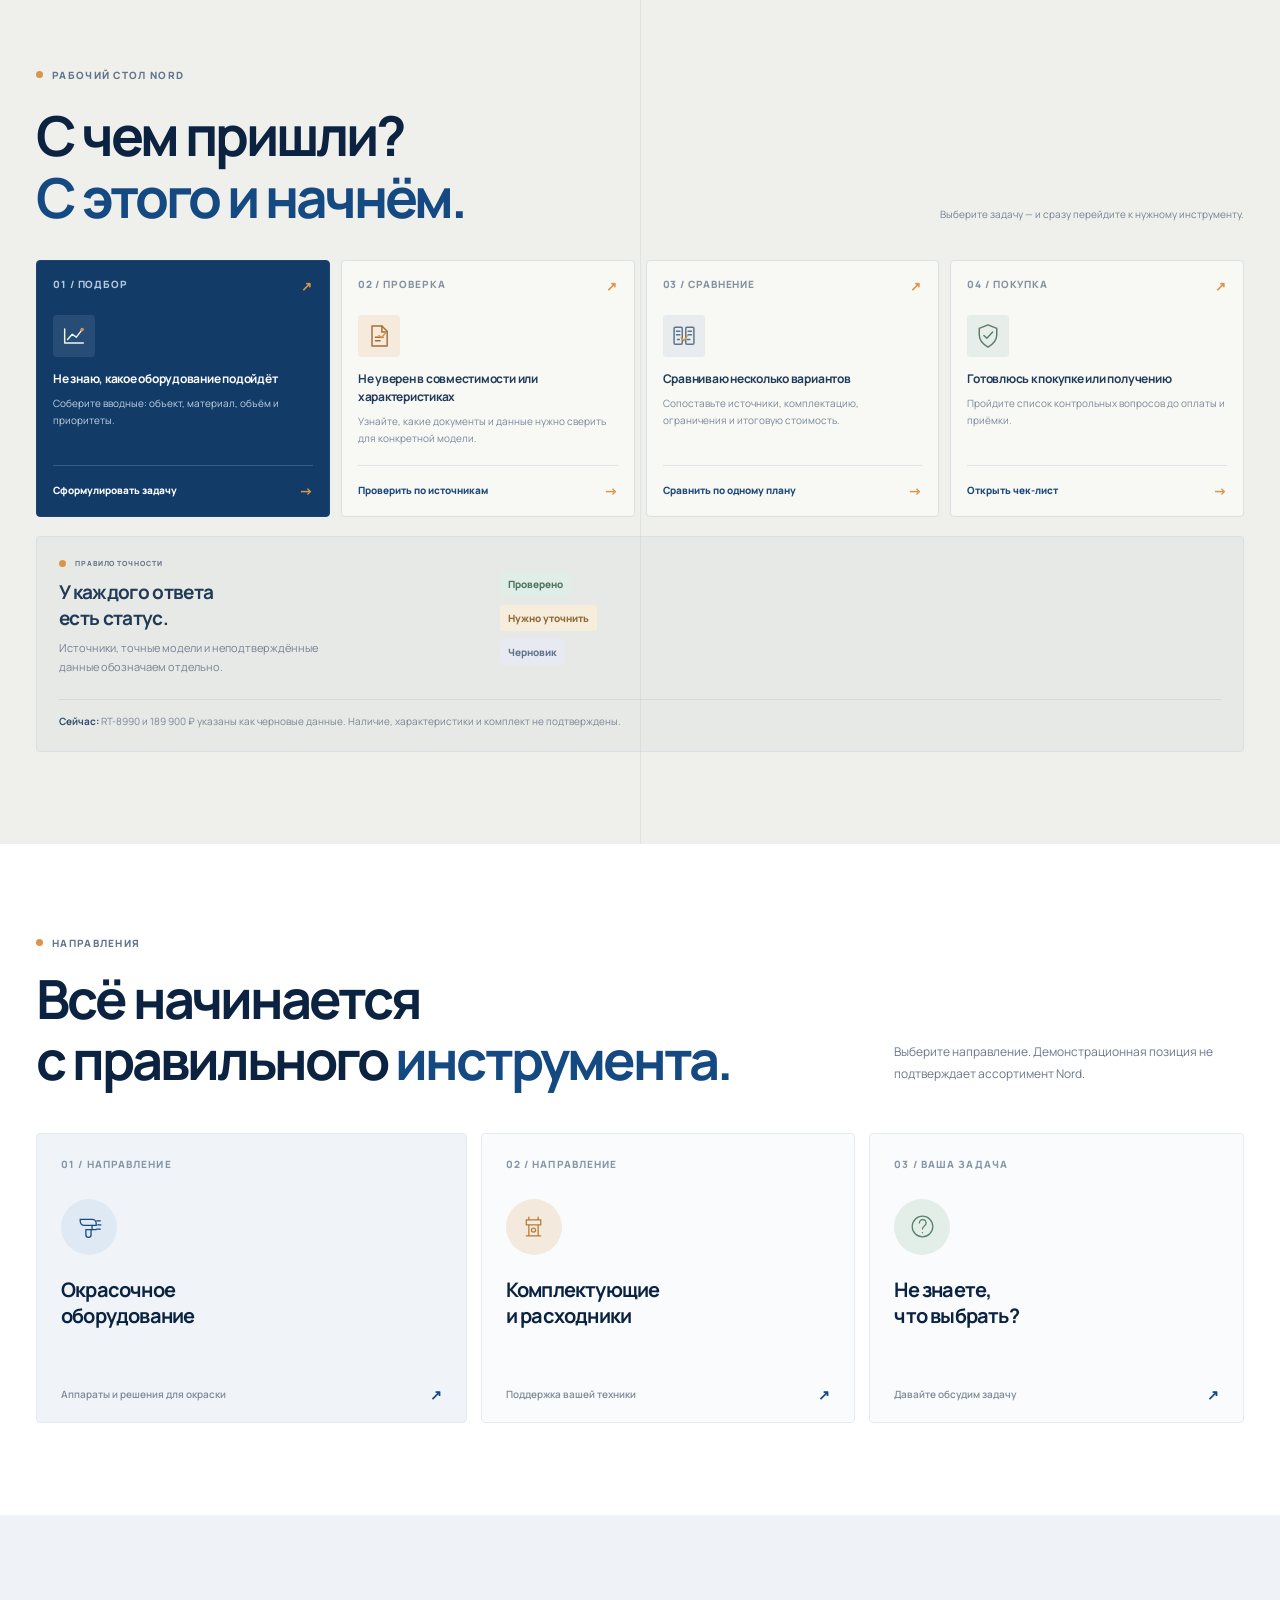
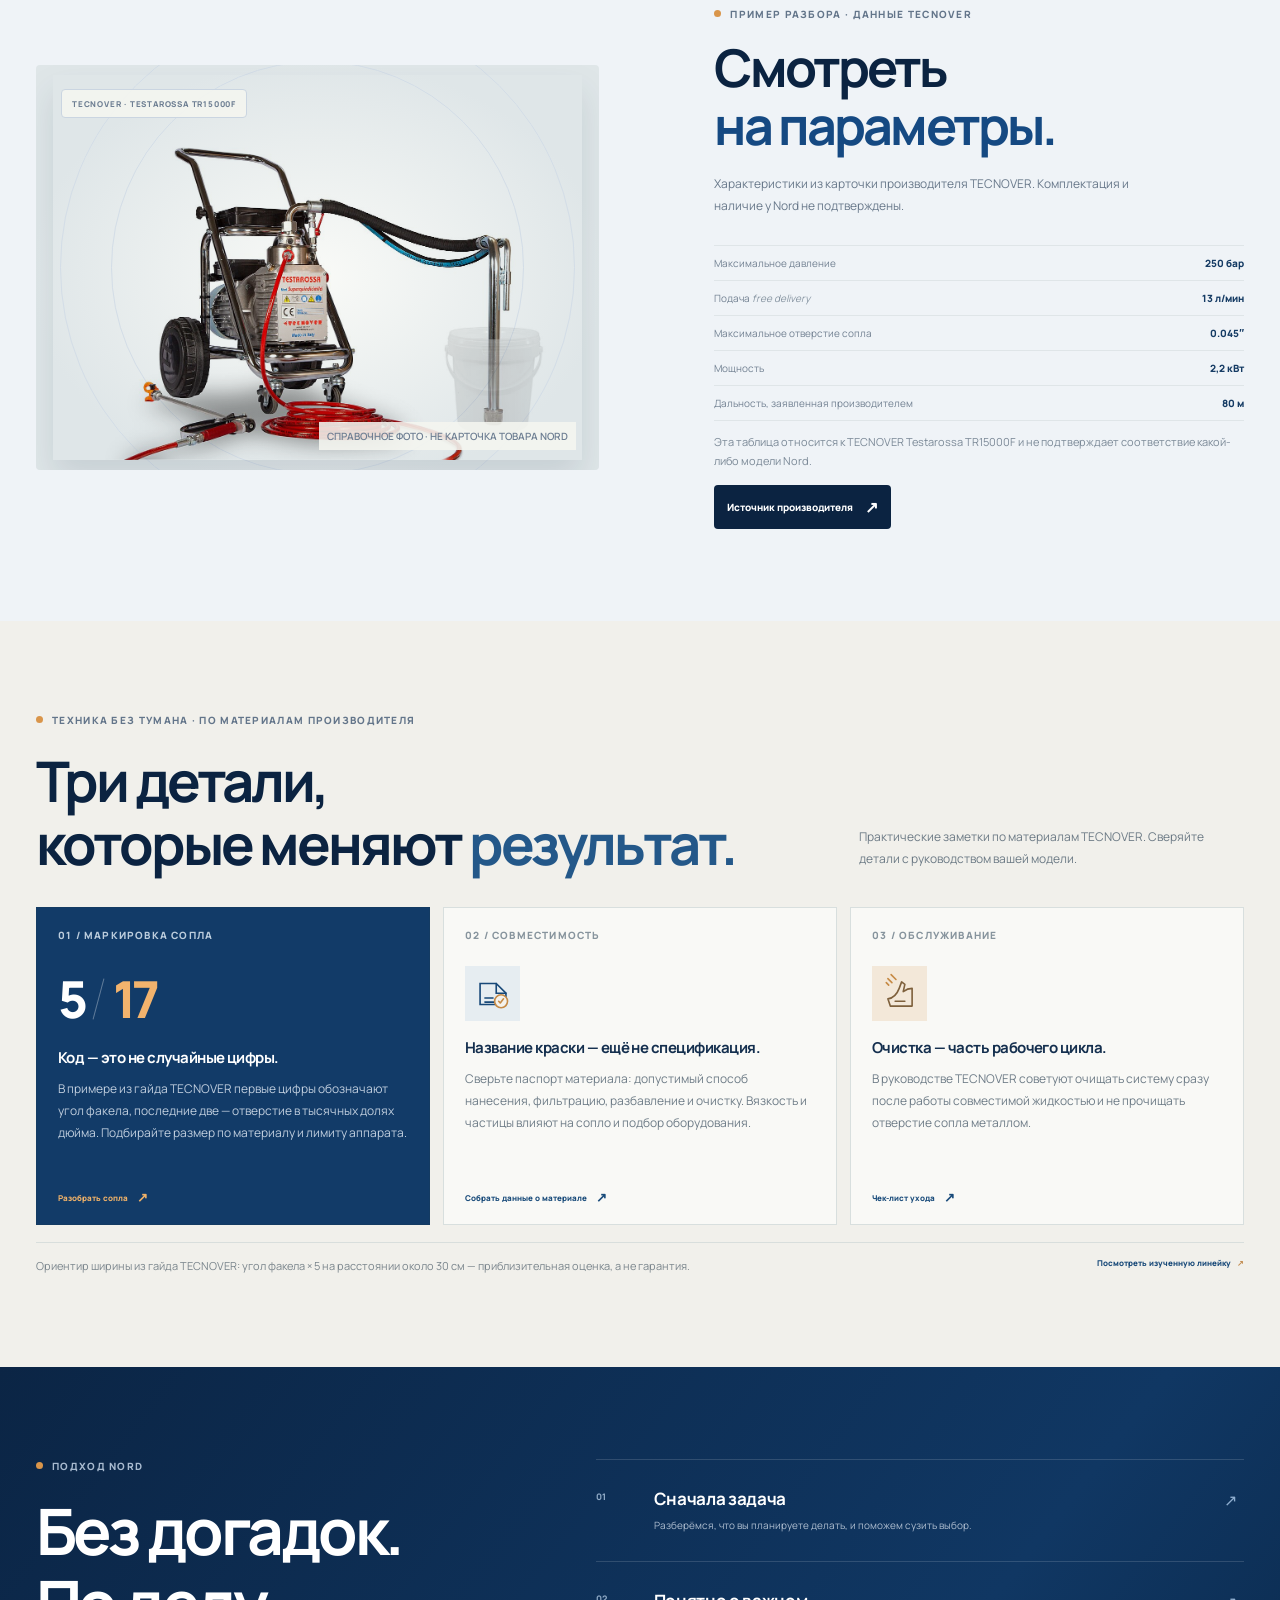
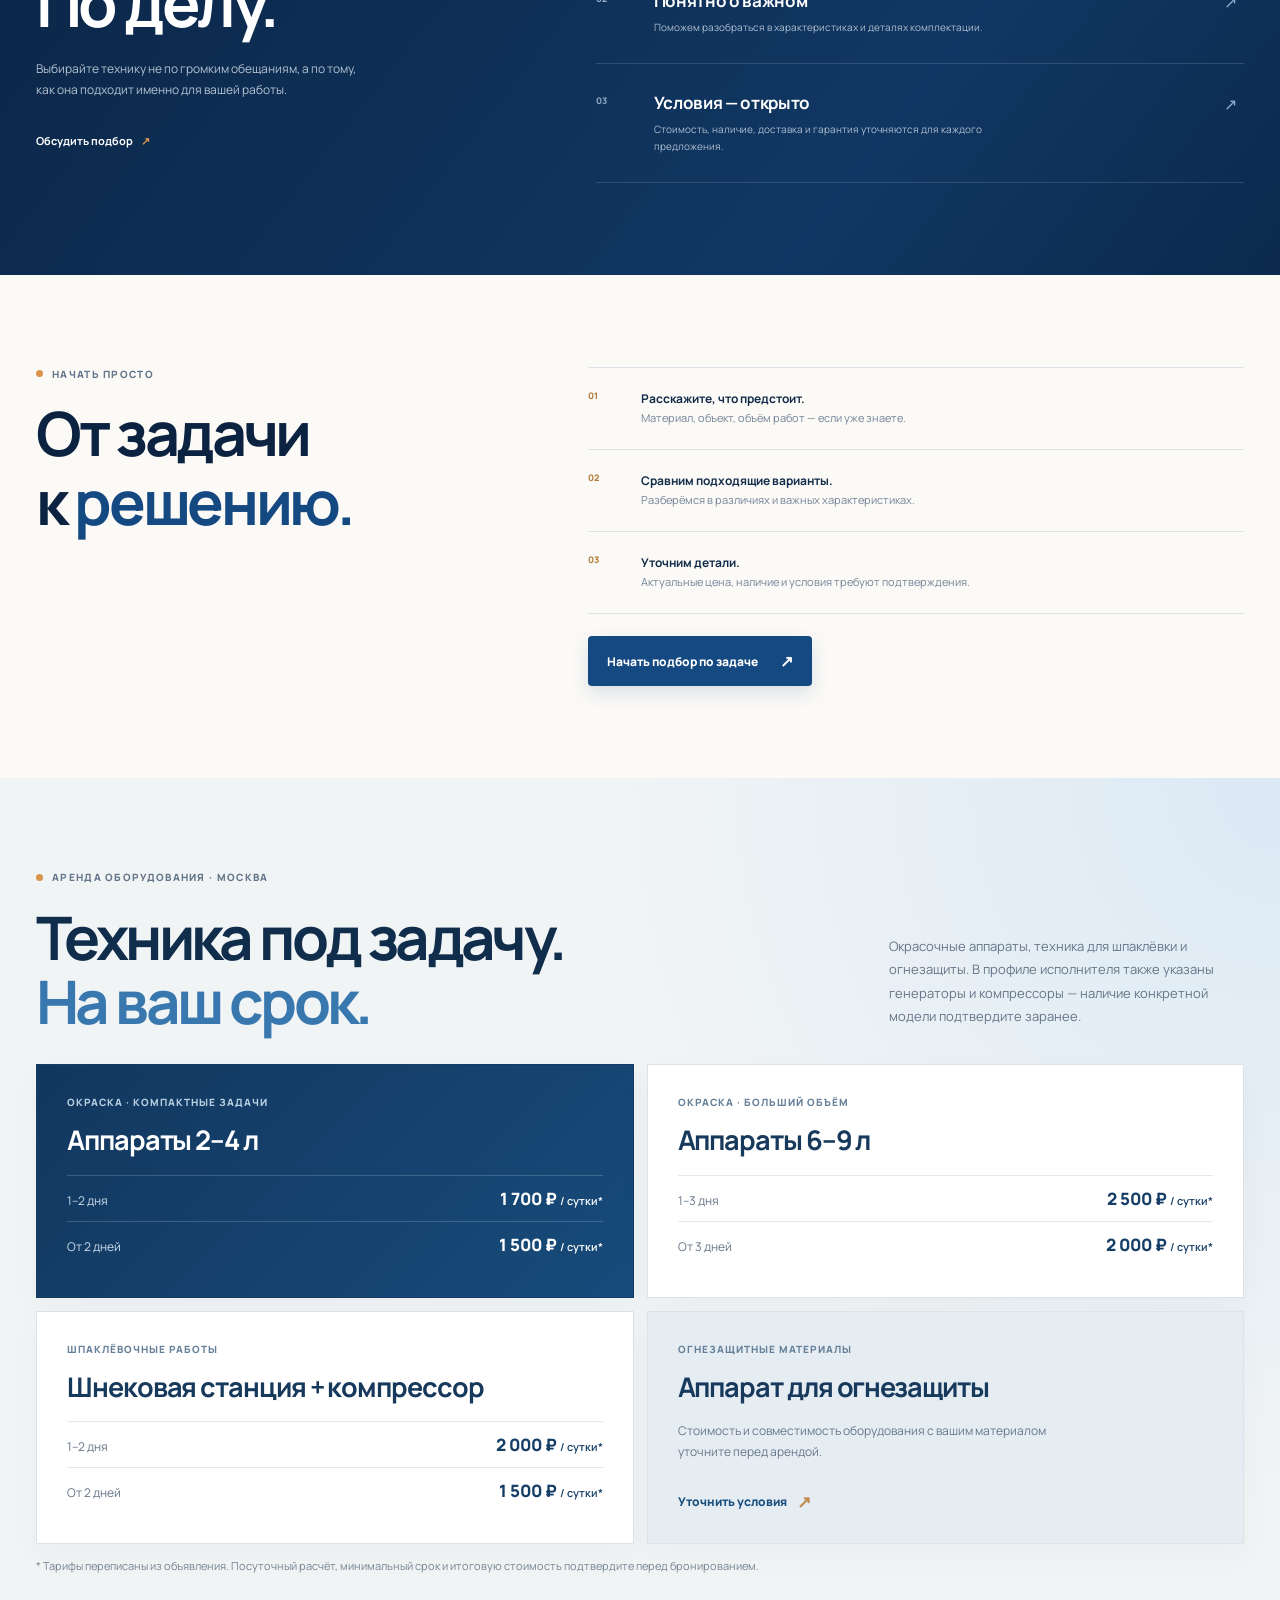
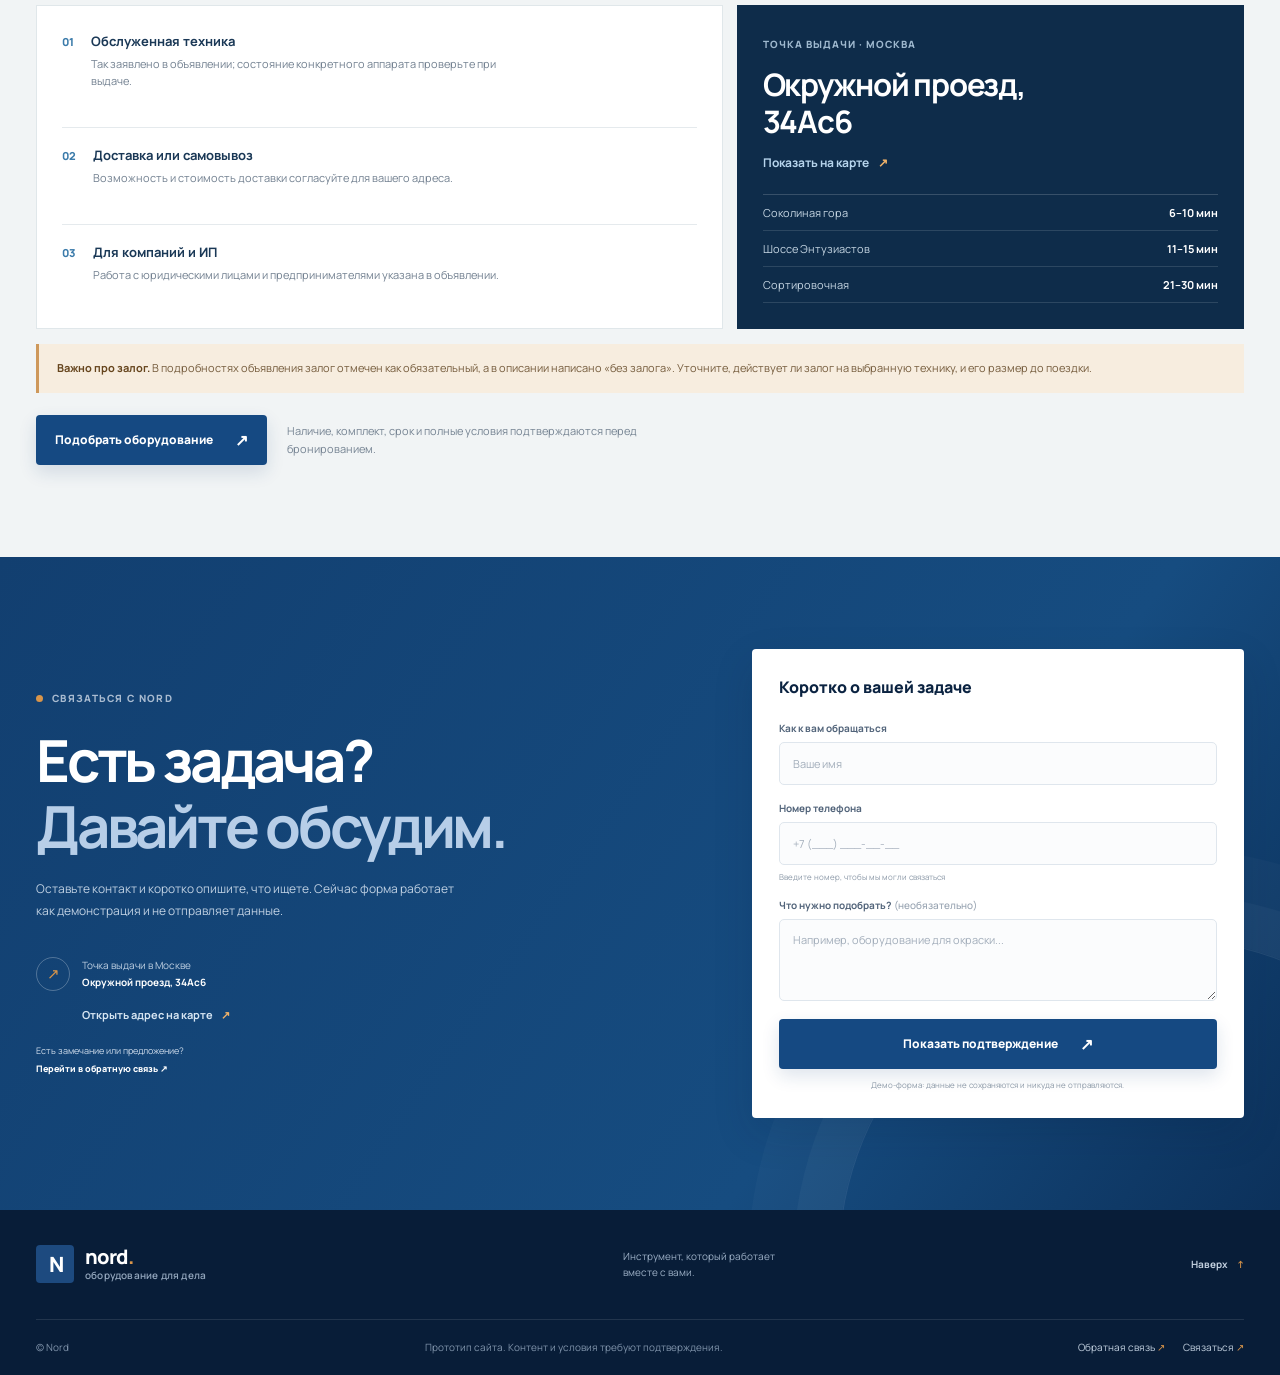
==== commit 390b753c: "Add rotating equipment showcase to homepage Co-authored-by: Copilot App <223556219+Copilot@users.nor" ====
--- a/index.html
+++ b/index.html
@@ -71,13 +71,62 @@
             </div>
           </div>
 
-          <div class="hero-art" aria-label="Справочная фотография окрасочного оборудования TECNOVER" role="img">
-            <div class="art-orbit orbit-one"></div>
-            <div class="art-orbit orbit-two"></div>
-            <img class="sprayer-art" src="assets/product-references/reference-airless-testarossa-10000.jpg" alt="Окрасочная установка TECNOVER Testarossa — фотография для справочного обзора, не подтверждённый товар Nord">
-            <span class="art-reference-tag">TECNOVER · справочное фото</span>
-            <div class="art-sticker"><span>Testarossa<br><small>серия 10 000</small></span><span class="sticker-star" aria-hidden="true">✳</span></div>
-          </div>
+          <section class="hero-art hero-product-carousel" aria-label="Аппараты в каталоге Nord" aria-roledescription="карусель">
+            <div class="hero-product-slides" aria-live="off">
+              <article class="hero-product-slide is-active" data-hero-slide aria-hidden="false" aria-roledescription="слайд">
+                <div class="hero-product-image-wrap">
+                  <img class="hero-product-image" src="assets/avito/gtb-1095/gtb-1095-main.png" alt="Окрасочный аппарат GUTBAO GTB-1095 на тележке">
+                  <span class="hero-product-index">01 <span>/</span> 02</span>
+                  <span class="hero-product-image-label">ФОТО ИЗ ОБЪЯВЛЕНИЯ</span>
+                </div>
+                <div class="hero-product-info">
+                  <p class="hero-product-kicker"><span></span> ОКРАСОЧНОЕ ОБОРУДОВАНИЕ</p>
+                  <h2>GTB-1095</h2>
+                  <p class="hero-product-description">Аппарат для безвоздушного распыления с производительностью до 6 л/мин по данным объявления.</p>
+                  <div class="hero-product-price"><span>Цена в объявлении</span><strong>97 375 ₽</strong></div>
+                  <div class="hero-product-specs">
+                    <span><strong>6</strong> л/мин</span>
+                    <span><strong>230</strong> бар</span>
+                    <span><strong>0.043″</strong> сопло</span>
+                  </div>
+                  <a class="hero-product-link" href="catalog.html#gtb-1095">Смотреть аппарат <span aria-hidden="true">↗</span></a>
+                  <span class="hero-product-note">Цена и характеристики — по объявлению; марку и мощность нужно сверить.</span>
+                </div>
+              </article>
+
+              <article class="hero-product-slide" data-hero-slide aria-hidden="true" aria-roledescription="слайд" hidden>
+                <div class="hero-product-image-wrap">
+                  <img class="hero-product-image" src="assets/avito/putter-9528x/putter-9528x-main.png" alt="PUTTER 9528-X QuickReel с системой сматывания шланга">
+                  <span class="hero-product-index">02 <span>/</span> 02</span>
+                  <span class="hero-product-image-label">ФОТО ИЗ ОБЪЯВЛЕНИЯ</span>
+                </div>
+                <div class="hero-product-info">
+                  <p class="hero-product-kicker"><span></span> СИСТЕМА QUICKREEL</p>
+                  <h2>PUTTER 9528-X</h2>
+                  <p class="hero-product-description">Мощный аппарат с намоткой шланга — удобно развернуть на объекте и убрать после работы.</p>
+                  <div class="hero-product-price"><span>Цена в объявлении</span><strong>170 000 ₽</strong></div>
+                  <div class="hero-product-specs">
+                    <span><strong>11</strong> л/мин</span>
+                    <span><strong>230</strong> бар*</span>
+                    <span><strong>5</strong> кВт*</span>
+                  </div>
+                  <a class="hero-product-link" href="catalog.html#putter-9528x">Смотреть аппарат <span aria-hidden="true">↗</span></a>
+                  <span class="hero-product-note">Цена и характеристики — по объявлению; условия гарантии уточните.</span>
+                </div>
+              </article>
+            </div>
+
+            <div class="hero-product-controls" aria-label="Управление слайдами">
+              <button class="hero-product-arrow" type="button" data-hero-prev aria-label="Предыдущий аппарат">←</button>
+              <div class="hero-product-dots" role="group" aria-label="Выбрать аппарат">
+                <button class="is-active" type="button" data-hero-go="0" aria-label="Показать GTB-1095" aria-pressed="true"></button>
+                <button type="button" data-hero-go="1" aria-label="Показать PUTTER 9528-X" aria-pressed="false"></button>
+              </div>
+              <button class="hero-product-arrow" type="button" data-hero-next aria-label="Следующий аппарат">→</button>
+              <button class="hero-product-pause" type="button" data-hero-pause aria-label="Остановить автоматическую смену слайдов" aria-pressed="false">Ⅱ</button>
+              <span class="hero-product-interval">СМЕНА КАЖДЫЕ 2 СЕК.</span>
+            </div>
+          </section>
         </div>
       </section>
 
--- a/styles.css
+++ b/styles.css
@@ -2556,9 +2556,89 @@
 .contact-map-link { display: inline-flex; gap: 8px; margin: 16px 0 0 46px; color: #d6e5f2; font-size: 11px; font-weight: 700; }
 .contact-map-link span { color: #f0b269; }
 
+.hero-product-carousel { display: block; height: 545px; min-height: 0; padding: 0; }
+.hero-product-carousel::before,
+.hero-product-carousel::after { display: none; }
+.hero-product-slides { height: 100%; }
+.hero-product-slide,
+.hero-product-slide[hidden] { display: none; }
+.hero-product-slide.is-active { display: grid; grid-template-columns: .88fr 1.12fr; height: 100%; animation: hero-product-arrive .35s ease both; }
+.hero-product-image-wrap {
+  position: relative;
+  display: grid;
+  min-width: 0;
+  place-items: center;
+  overflow: hidden;
+  background: radial-gradient(circle at 50% 45%, #fff 0, #f7f7f3 68%, #e2e8e9 100%);
+}
+.hero-product-image {
+  width: 100%;
+  height: 100%;
+  padding: 20px;
+  object-fit: contain;
+  mix-blend-mode: multiply;
+  filter: drop-shadow(0 17px 15px #09234028);
+}
+.hero-product-index,
+.hero-product-image-label {
+  position: absolute;
+  z-index: 2;
+  color: #153d63;
+  font-size: 9px;
+  font-weight: 800;
+  letter-spacing: .12em;
+}
+.hero-product-index { top: 18px; left: 18px; }
+.hero-product-index span { color: #db9c55; }
+.hero-product-image-label { bottom: 18px; left: 18px; color: #597084; font-size: 8px; }
+.hero-product-info {
+  display: flex;
+  min-width: 0;
+  flex-direction: column;
+  justify-content: center;
+  padding: 35px 28px 74px;
+  background: linear-gradient(145deg, #174775, #0b294a);
+  color: white;
+}
+.hero-product-kicker { display: flex; align-items: center; gap: 8px; margin: 0 0 15px; color: #b7cde0; font-size: 8px; font-weight: 800; letter-spacing: .1em; }
+.hero-product-kicker > span { width: 6px; height: 6px; border-radius: 50%; background: #efae64; }
+.hero-product-info h2 { margin: 0 0 10px; color: #fff; font-size: clamp(25px, 3vw, 38px); line-height: 1.08; letter-spacing: -.055em; }
+.hero-product-description { min-height: 57px; margin: 0 0 15px; color: #d2dfeb; font-size: 11px; line-height: 1.7; }
+.hero-product-price { display: flex; align-items: baseline; justify-content: space-between; gap: 12px; padding: 12px 0; border-top: 1px solid #ffffff30; border-bottom: 1px solid #ffffff30; }
+.hero-product-price > span { color: #bdcede; font-size: 9px; }
+.hero-product-price > strong { color: white; font-size: clamp(19px, 2.3vw, 28px); letter-spacing: -.04em; white-space: nowrap; }
+.hero-product-specs { display: grid; grid-template-columns: repeat(3, minmax(0, 1fr)); gap: 8px; margin: 13px 0 15px; }
+.hero-product-specs > span { display: flex; flex-direction: column; gap: 3px; color: #b9cad9; font-size: 8px; }
+.hero-product-specs strong { color: white; font-size: 13px; }
+.hero-product-link { display: flex; align-items: center; justify-content: space-between; min-height: 40px; padding: 0 13px; background: #f3f5f3; color: #12375d; font-size: 10px; font-weight: 800; transition: background .2s ease; }
+.hero-product-link:hover { background: #fff; }
+.hero-product-link > span { color: #bd7e3c; font-size: 16px; }
+.hero-product-note { margin-top: 8px; color: #b8cbdc; font-size: 8px; line-height: 1.55; }
+.hero-product-controls { position: absolute; right: 0; bottom: 0; z-index: 4; display: flex; width: 56%; height: 52px; align-items: center; gap: 11px; padding: 0 16px; background: #082440; }
+.hero-product-arrow,
+.hero-product-pause { display: grid; width: 29px; height: 29px; flex: 0 0 29px; place-items: center; border: 1px solid #ffffff4a; background: transparent; color: white; cursor: pointer; transition: background .2s ease, border-color .2s ease; }
+.hero-product-arrow:hover,
+.hero-product-pause:hover { border-color: #ffffffa8; background: #ffffff12; }
+.hero-product-dots { display: flex; align-items: center; gap: 7px; margin-inline: auto; }
+.hero-product-dots button { width: 8px; height: 8px; padding: 0; border: 1px solid #c1d2e2; border-radius: 50%; background: transparent; cursor: pointer; }
+.hero-product-dots button.is-active { border-color: #f0ae67; background: #f0ae67; }
+.hero-product-interval { color: #b8cbdc; font-size: 7px; font-weight: 700; letter-spacing: .08em; white-space: nowrap; }
+.hero-product-arrow:focus-visible,
+.hero-product-pause:focus-visible,
+.hero-product-dots button:focus-visible { outline: 2px solid #f0ae67; outline-offset: 3px; }
+.hero-product-carousel:focus-within .hero-product-controls { background: #0b2b4d; }
+@keyframes hero-product-arrive {
+  from { opacity: .75; transform: translateY(5px); }
+  to { opacity: 1; transform: translateY(0); }
+}
+
 @media (max-width: 900px) {
   .rental-heading { gap: 25px; }
   .rental-location { padding: 22px; }
+  .hero-product-carousel { height: 500px; }
+  .hero-product-slide.is-active { grid-template-columns: .8fr 1.2fr; }
+  .hero-product-info { padding-inline: 20px; }
+  .hero-product-controls { width: 60%; }
 }
 @media (max-width: 680px) {
   .rental-heading { display: block; margin-bottom: 22px; }
@@ -2576,6 +2656,24 @@
   .rental-actions { align-items: stretch; flex-direction: column; gap: 12px; }
   .rental-actions .button { justify-content: space-between; }
   .contact-map-link { margin-left: 46px; }
+  .hero-product-carousel { height: auto; min-height: 0; }
+  .hero-product-slide.is-active { grid-template-columns: 1fr; height: auto; }
+  .hero-product-image-wrap { min-height: 0; aspect-ratio: 1.12; }
+  .hero-product-image { padding: 12px; }
+  .hero-product-index { top: 12px; left: 13px; }
+  .hero-product-image-label { bottom: 12px; left: 13px; font-size: 7px; }
+  .hero-product-info { min-height: 285px; padding: 21px 19px 72px; }
+  .hero-product-kicker { margin-bottom: 9px; font-size: 8px; }
+  .hero-product-info h2 { margin-bottom: 8px; font-size: clamp(27px, 8vw, 34px); }
+  .hero-product-description { min-height: 0; margin-bottom: 11px; font-size: 10px; }
+  .hero-product-price { padding: 9px 0; }
+  .hero-product-specs { margin: 10px 0 11px; }
+  .hero-product-link { min-height: 38px; }
+  .hero-product-controls { width: 100%; height: 47px; gap: 9px; padding-inline: 14px; }
+  .hero-product-interval { font-size: 7px; }
+}
+@media (prefers-reduced-motion: reduce) {
+  .hero-product-slide.is-active { animation: none; }
   .resource-card-copy > p:not(.resource-card-kicker),
   .resource-detail-body,
   .resource-details summary,
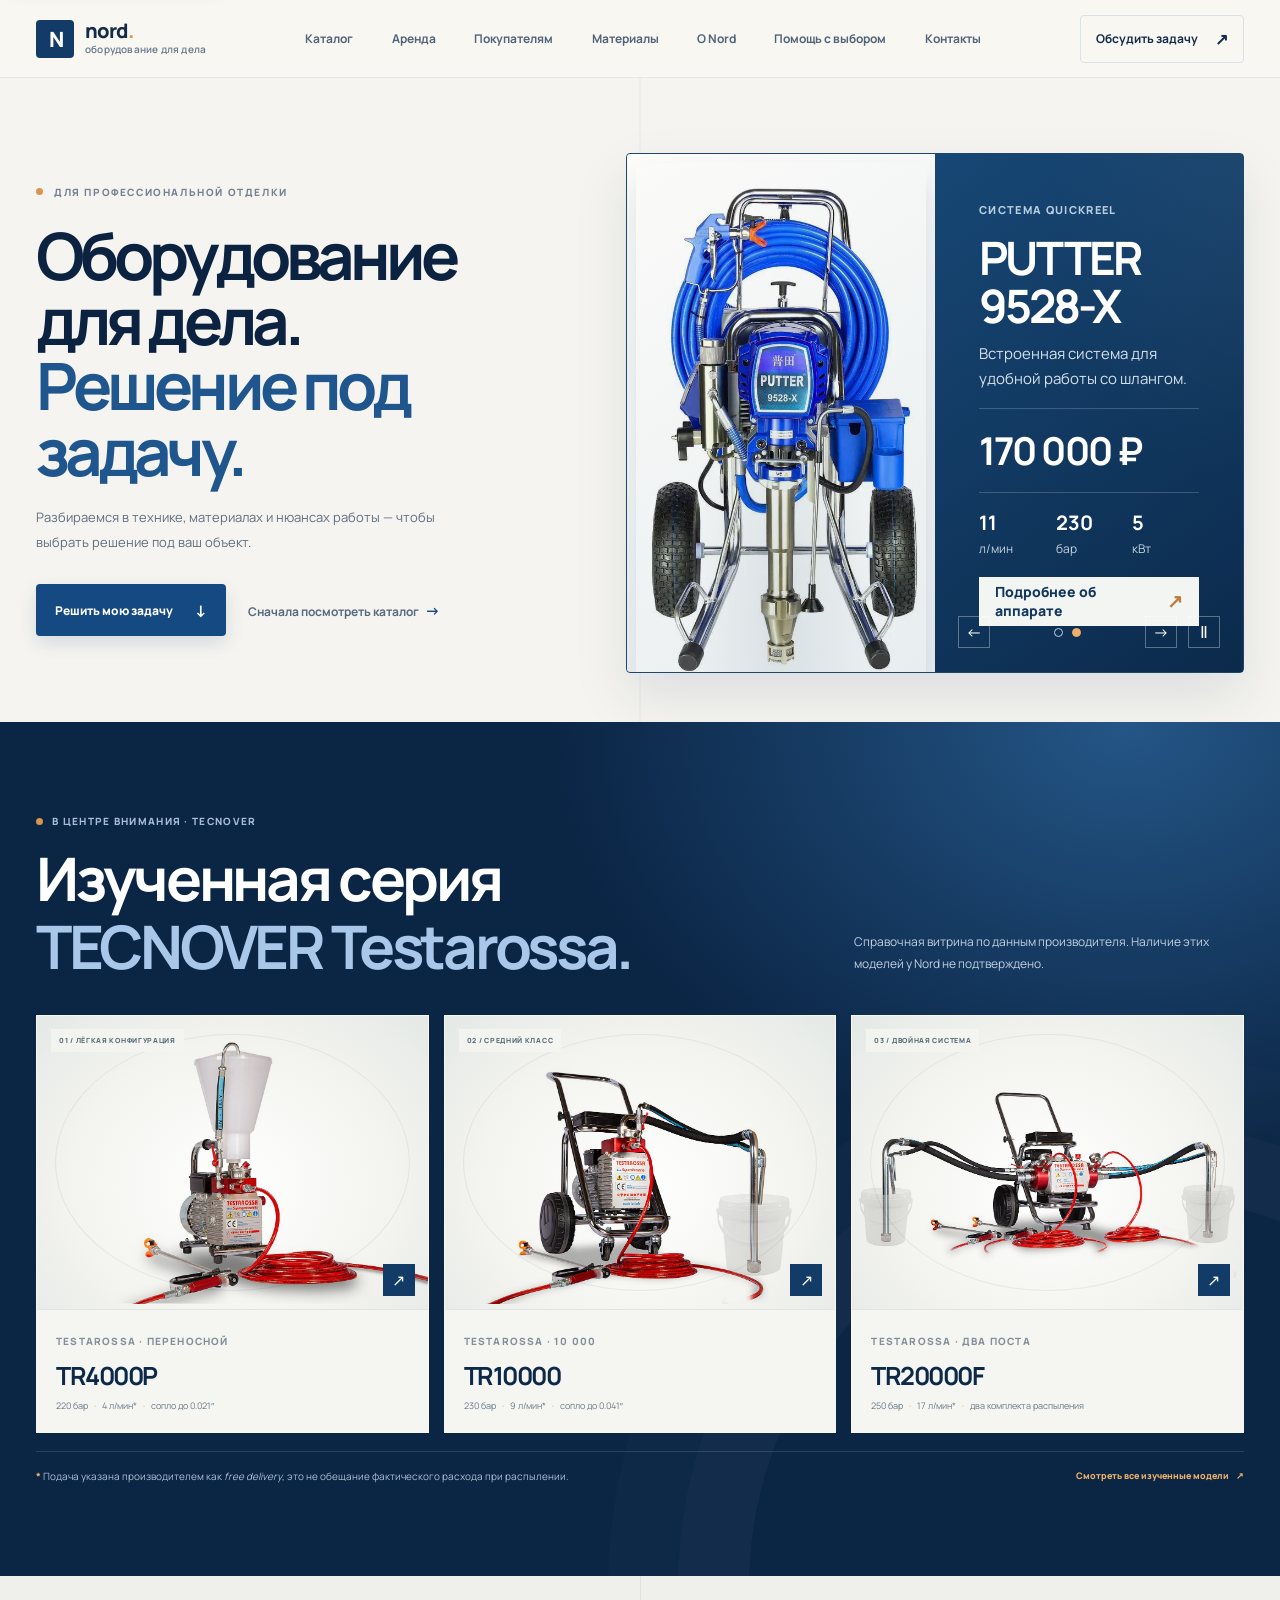
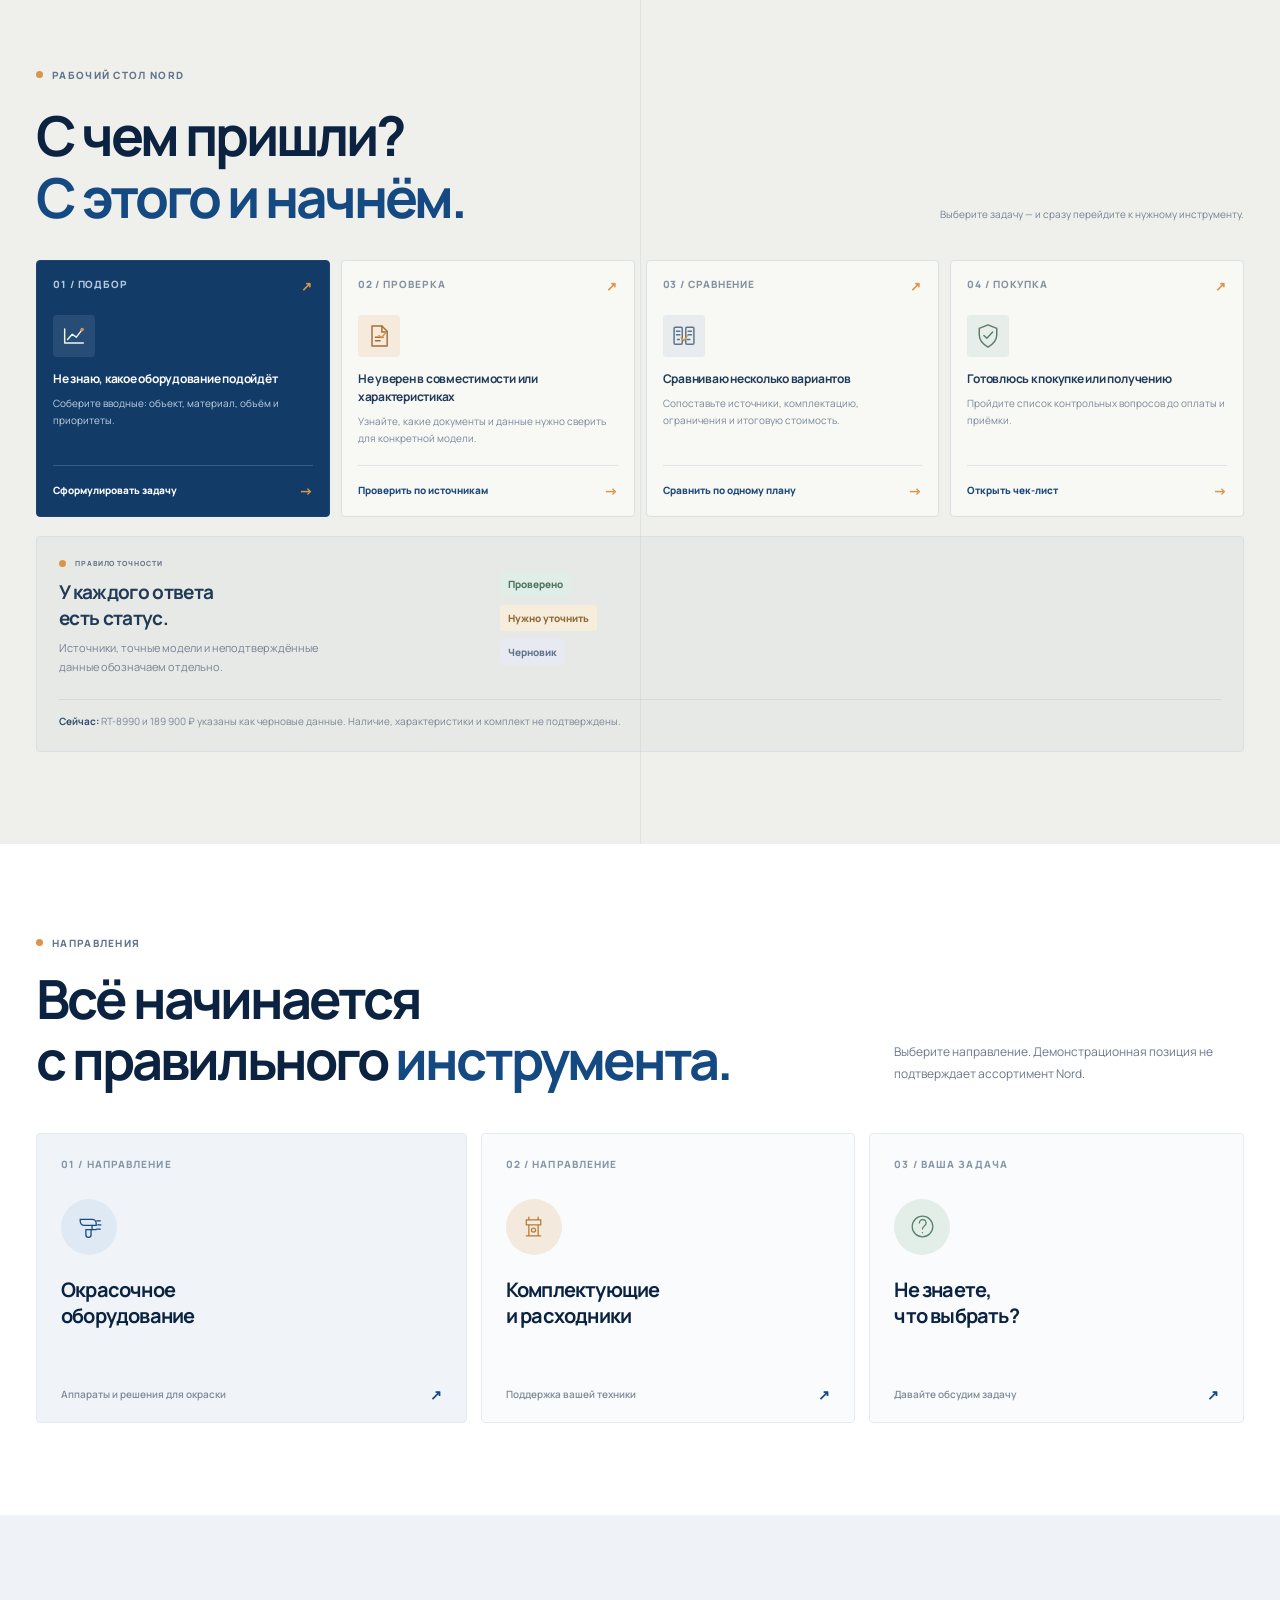
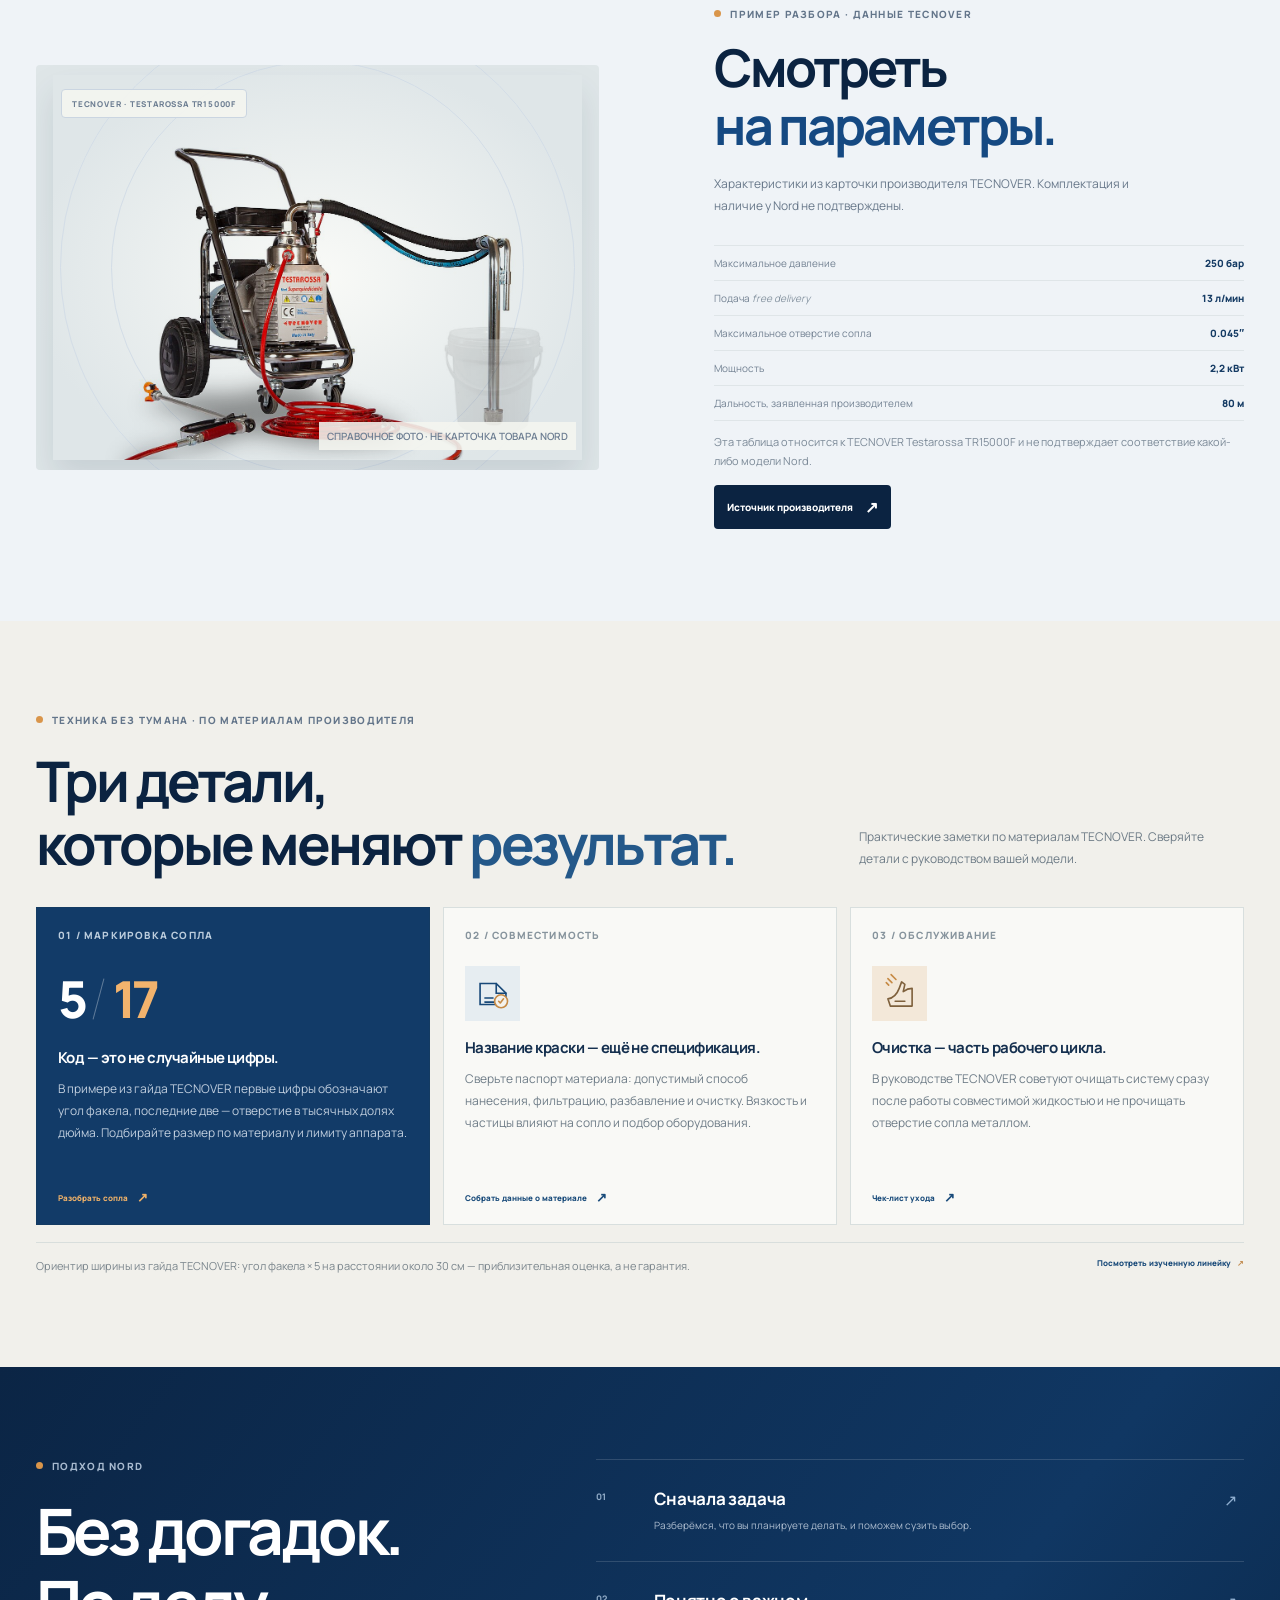
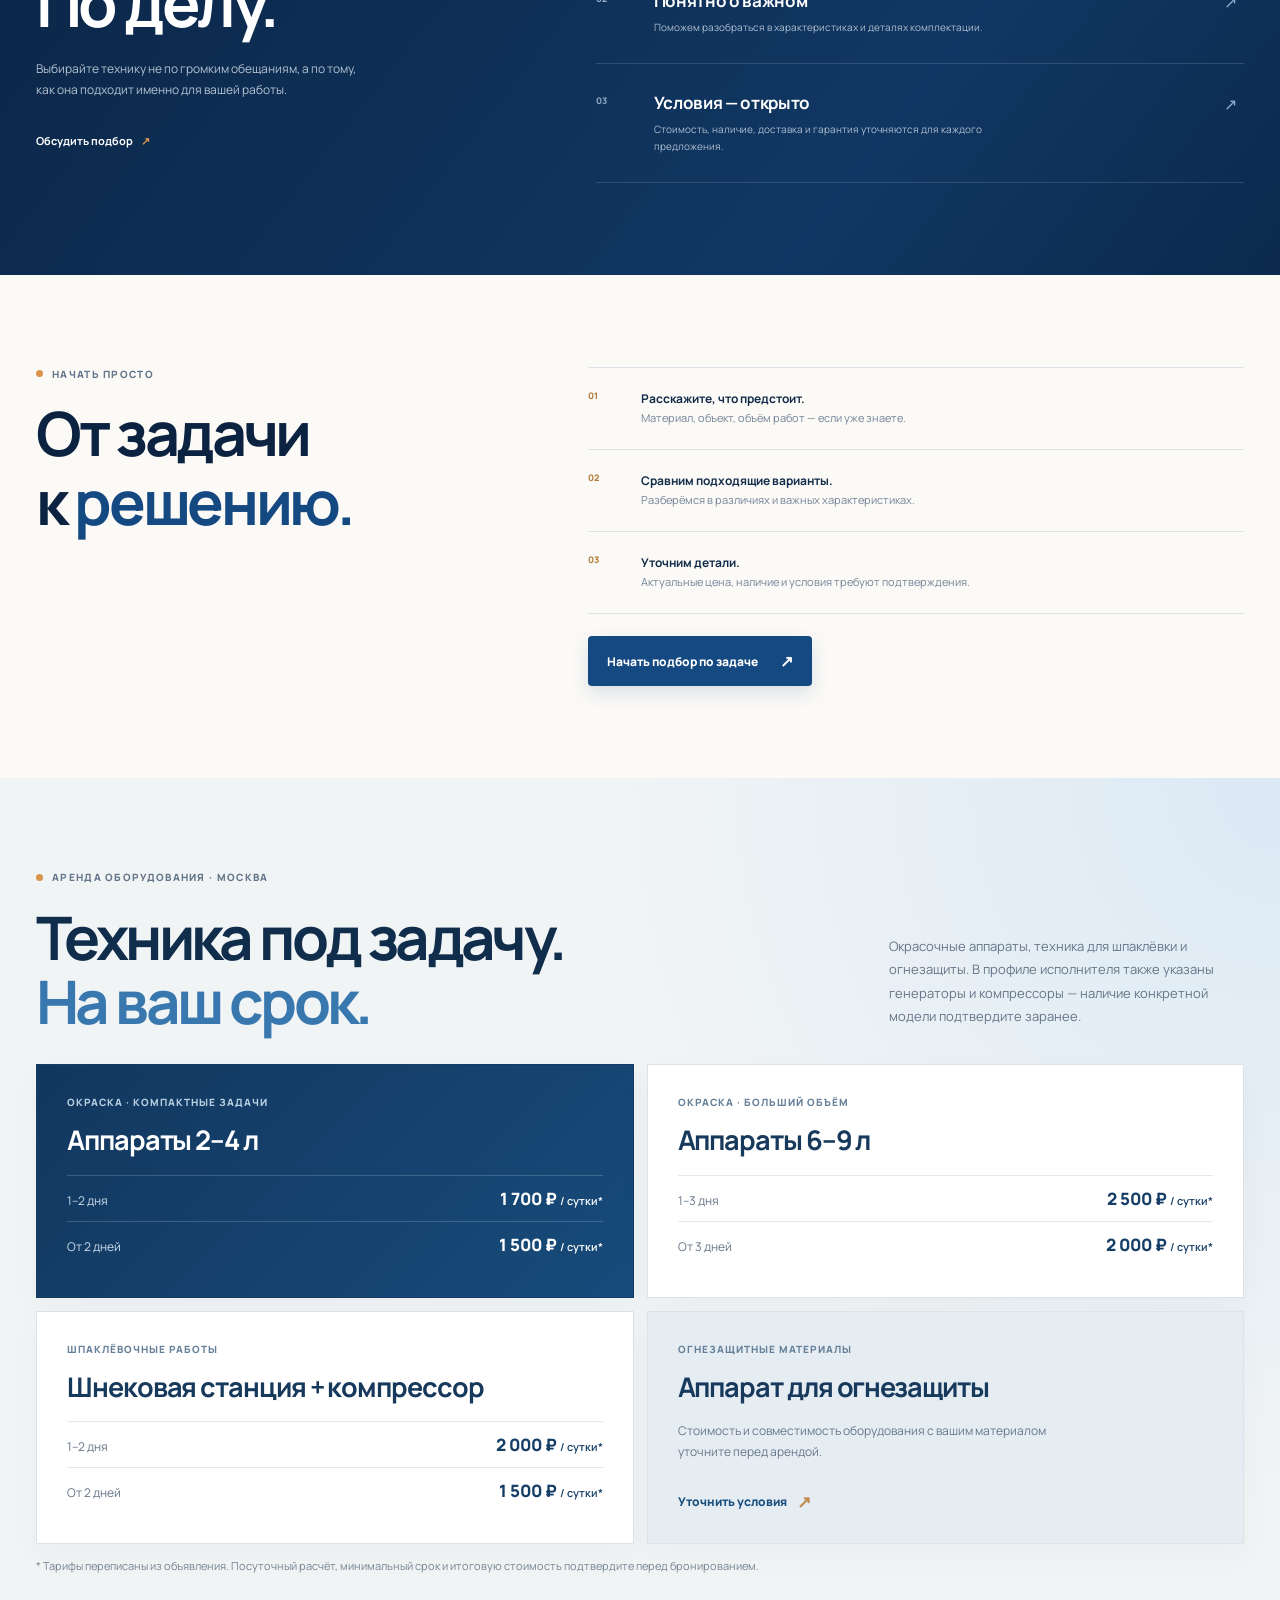
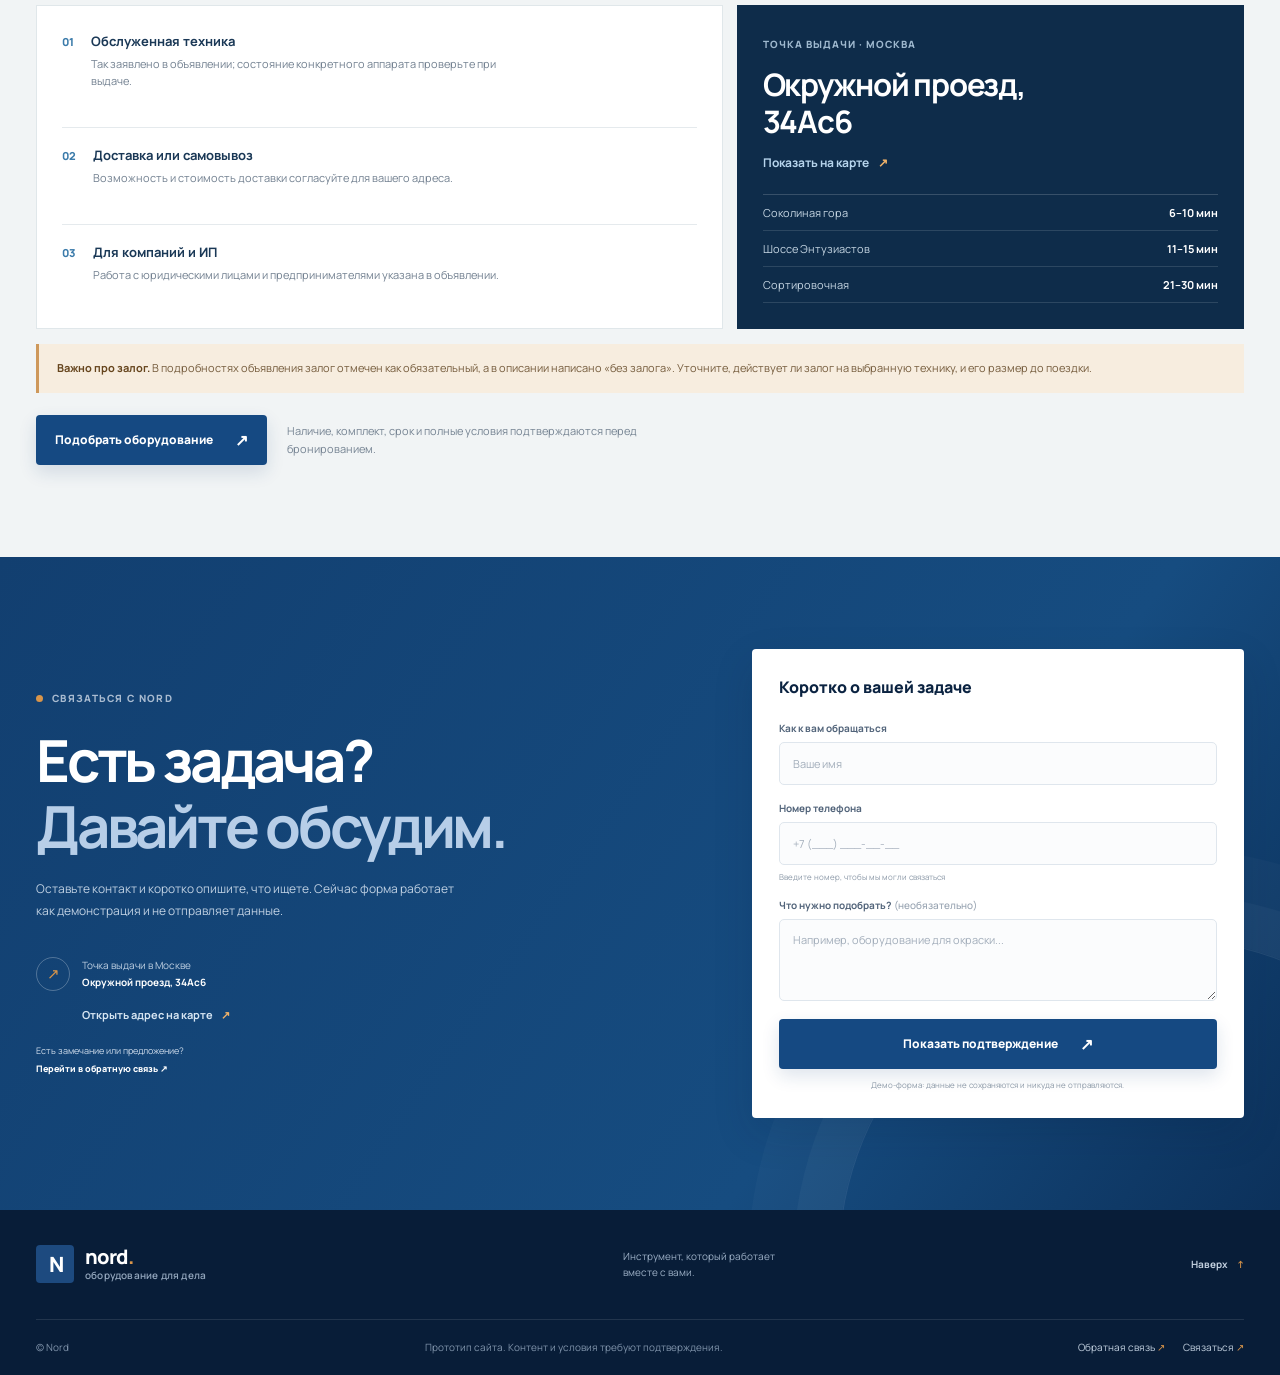
==== commit 1502cc37: "Polish homepage equipment carousel Co-authored-by: Copilot App <223556219+Copilot@users.noreply.gith" ====
--- a/index.html
+++ b/index.html
@@ -75,43 +75,37 @@
             <div class="hero-product-slides" aria-live="off">
               <article class="hero-product-slide is-active" data-hero-slide aria-hidden="false" aria-roledescription="слайд">
                 <div class="hero-product-image-wrap">
-                  <img class="hero-product-image" src="assets/avito/gtb-1095/gtb-1095-main.png" alt="Окрасочный аппарат GUTBAO GTB-1095 на тележке">
-                  <span class="hero-product-index">01 <span>/</span> 02</span>
-                  <span class="hero-product-image-label">ФОТО ИЗ ОБЪЯВЛЕНИЯ</span>
+                  <img class="hero-product-image" src="assets/avito/gtb-1095/gtb-1095-side.png" alt="Окрасочный аппарат GTB-1095 на тележке">
                 </div>
                 <div class="hero-product-info">
-                  <p class="hero-product-kicker"><span></span> ОКРАСОЧНОЕ ОБОРУДОВАНИЕ</p>
+                  <p class="hero-product-kicker">БЕЗВОЗДУШНОЕ ОКРАШИВАНИЕ</p>
                   <h2>GTB-1095</h2>
-                  <p class="hero-product-description">Аппарат для безвоздушного распыления с производительностью до 6 л/мин по данным объявления.</p>
-                  <div class="hero-product-price"><span>Цена в объявлении</span><strong>97 375 ₽</strong></div>
+                  <p class="hero-product-description">Мощность для уверенной работы на объекте.</p>
+                  <div class="hero-product-price"><strong>97 375 ₽</strong></div>
                   <div class="hero-product-specs">
                     <span><strong>6</strong> л/мин</span>
                     <span><strong>230</strong> бар</span>
                     <span><strong>0.043″</strong> сопло</span>
                   </div>
-                  <a class="hero-product-link" href="catalog.html#gtb-1095">Смотреть аппарат <span aria-hidden="true">↗</span></a>
-                  <span class="hero-product-note">Цена и характеристики — по объявлению; марку и мощность нужно сверить.</span>
+                  <a class="hero-product-link" href="catalog.html#gtb-1095">Подробнее об аппарате <span aria-hidden="true">↗</span></a>
                 </div>
               </article>
 
               <article class="hero-product-slide" data-hero-slide aria-hidden="true" aria-roledescription="слайд" hidden>
                 <div class="hero-product-image-wrap">
-                  <img class="hero-product-image" src="assets/avito/putter-9528x/putter-9528x-main.png" alt="PUTTER 9528-X QuickReel с системой сматывания шланга">
-                  <span class="hero-product-index">02 <span>/</span> 02</span>
-                  <span class="hero-product-image-label">ФОТО ИЗ ОБЪЯВЛЕНИЯ</span>
+                  <img class="hero-product-image" src="assets/avito/putter-9528x/putter-9528x-front.png" alt="Окрасочный аппарат PUTTER 9528-X на тележке">
                 </div>
                 <div class="hero-product-info">
-                  <p class="hero-product-kicker"><span></span> СИСТЕМА QUICKREEL</p>
+                  <p class="hero-product-kicker">СИСТЕМА QUICKREEL</p>
                   <h2>PUTTER 9528-X</h2>
-                  <p class="hero-product-description">Мощный аппарат с намоткой шланга — удобно развернуть на объекте и убрать после работы.</p>
-                  <div class="hero-product-price"><span>Цена в объявлении</span><strong>170 000 ₽</strong></div>
+                  <p class="hero-product-description">Встроенная система для удобной работы со шлангом.</p>
+                  <div class="hero-product-price"><strong>170 000 ₽</strong></div>
                   <div class="hero-product-specs">
                     <span><strong>11</strong> л/мин</span>
-                    <span><strong>230</strong> бар*</span>
-                    <span><strong>5</strong> кВт*</span>
+                    <span><strong>230</strong> бар</span>
+                    <span><strong>5</strong> кВт</span>
                   </div>
-                  <a class="hero-product-link" href="catalog.html#putter-9528x">Смотреть аппарат <span aria-hidden="true">↗</span></a>
-                  <span class="hero-product-note">Цена и характеристики — по объявлению; условия гарантии уточните.</span>
+                  <a class="hero-product-link" href="catalog.html#putter-9528x">Подробнее об аппарате <span aria-hidden="true">↗</span></a>
                 </div>
               </article>
             </div>
@@ -124,7 +118,6 @@
               </div>
               <button class="hero-product-arrow" type="button" data-hero-next aria-label="Следующий аппарат">→</button>
               <button class="hero-product-pause" type="button" data-hero-pause aria-label="Остановить автоматическую смену слайдов" aria-pressed="false">Ⅱ</button>
-              <span class="hero-product-interval">СМЕНА КАЖДЫЕ 2 СЕК.</span>
             </div>
           </section>
         </div>
--- a/styles.css
+++ b/styles.css
@@ -2556,89 +2556,86 @@
 .contact-map-link { display: inline-flex; gap: 8px; margin: 16px 0 0 46px; color: #d6e5f2; font-size: 11px; font-weight: 700; }
 .contact-map-link span { color: #f0b269; }
 
-.hero-product-carousel { display: block; height: 545px; min-height: 0; padding: 0; }
+.hero-product-carousel { display: block; height: 520px; min-height: 0; padding: 0; }
 .hero-product-carousel::before,
 .hero-product-carousel::after { display: none; }
 .hero-product-slides { height: 100%; }
 .hero-product-slide,
 .hero-product-slide[hidden] { display: none; }
-.hero-product-slide.is-active { display: grid; grid-template-columns: .88fr 1.12fr; height: 100%; animation: hero-product-arrive .35s ease both; }
+.hero-product-slide.is-active { display: grid; grid-template-columns: 1fr 1fr; height: 100%; animation: hero-product-arrive .45s ease both; }
 .hero-product-image-wrap {
   position: relative;
   display: grid;
   min-width: 0;
   place-items: center;
   overflow: hidden;
-  background: radial-gradient(circle at 50% 45%, #fff 0, #f7f7f3 68%, #e2e8e9 100%);
+  background:
+    radial-gradient(ellipse at 50% 82%, #17395717 0, transparent 42%),
+    linear-gradient(145deg, #fdfdfb, #e9eff1);
 }
 .hero-product-image {
+  position: relative;
+  z-index: 1;
   width: 100%;
   height: 100%;
-  padding: 20px;
-  object-fit: contain;
+  padding: 9px;
+  object-fit: cover;
   mix-blend-mode: multiply;
-  filter: drop-shadow(0 17px 15px #09234028);
-}
-.hero-product-index,
-.hero-product-image-label {
-  position: absolute;
-  z-index: 2;
-  color: #153d63;
-  font-size: 9px;
-  font-weight: 800;
-  letter-spacing: .12em;
-}
-.hero-product-index { top: 18px; left: 18px; }
-.hero-product-index span { color: #db9c55; }
-.hero-product-image-label { bottom: 18px; left: 18px; color: #597084; font-size: 8px; }
+  filter: drop-shadow(0 18px 17px #09234020);
+  transition: transform .45s ease;
+}
+.hero-product-slide.is-active .hero-product-image { animation: hero-image-arrive .75s cubic-bezier(.2, .7, .2, 1) both; }
 .hero-product-info {
   display: flex;
   min-width: 0;
   flex-direction: column;
   justify-content: center;
-  padding: 35px 28px 74px;
-  background: linear-gradient(145deg, #174775, #0b294a);
+  padding: 48px clamp(24px, 3.5vw, 44px) 75px;
+  background:
+    radial-gradient(ellipse at 100% 0, #ffffff0b, transparent 44%),
+    linear-gradient(145deg, #174775, #0b294a);
   color: white;
 }
-.hero-product-kicker { display: flex; align-items: center; gap: 8px; margin: 0 0 15px; color: #b7cde0; font-size: 8px; font-weight: 800; letter-spacing: .1em; }
-.hero-product-kicker > span { width: 6px; height: 6px; border-radius: 50%; background: #efae64; }
-.hero-product-info h2 { margin: 0 0 10px; color: #fff; font-size: clamp(25px, 3vw, 38px); line-height: 1.08; letter-spacing: -.055em; }
-.hero-product-description { min-height: 57px; margin: 0 0 15px; color: #d2dfeb; font-size: 11px; line-height: 1.7; }
-.hero-product-price { display: flex; align-items: baseline; justify-content: space-between; gap: 12px; padding: 12px 0; border-top: 1px solid #ffffff30; border-bottom: 1px solid #ffffff30; }
-.hero-product-price > span { color: #bdcede; font-size: 9px; }
-.hero-product-price > strong { color: white; font-size: clamp(19px, 2.3vw, 28px); letter-spacing: -.04em; white-space: nowrap; }
-.hero-product-specs { display: grid; grid-template-columns: repeat(3, minmax(0, 1fr)); gap: 8px; margin: 13px 0 15px; }
-.hero-product-specs > span { display: flex; flex-direction: column; gap: 3px; color: #b9cad9; font-size: 8px; }
-.hero-product-specs strong { color: white; font-size: 13px; }
-.hero-product-link { display: flex; align-items: center; justify-content: space-between; min-height: 40px; padding: 0 13px; background: #f3f5f3; color: #12375d; font-size: 10px; font-weight: 800; transition: background .2s ease; }
+.hero-product-kicker { margin: 0 0 17px; color: #b9cee0; font-size: 11px; font-weight: 800; letter-spacing: .12em; }
+.hero-product-info h2 { margin: 0 0 12px; color: #fff; font-size: clamp(34px, 3.6vw, 48px); line-height: 1.04; letter-spacing: -.06em; }
+.hero-product-description { min-height: 52px; margin: 0 0 14px; color: #d5e1eb; font-size: 15px; line-height: 1.65; }
+.hero-product-price { display: flex; align-items: baseline; justify-content: flex-start; gap: 12px; padding: 15px 0; border-top: 1px solid #ffffff30; border-bottom: 1px solid #ffffff30; }
+.hero-product-price > strong { color: white; font-size: clamp(30px, 3vw, 40px); letter-spacing: -.05em; white-space: nowrap; }
+.hero-product-specs { display: grid; grid-template-columns: repeat(3, minmax(0, 1fr)); gap: 10px; margin: 16px 0 20px; }
+.hero-product-specs > span { display: flex; flex-direction: column; gap: 4px; color: #c2d2df; font-size: 12px; }
+.hero-product-specs strong { color: white; font-size: 20px; }
+.hero-product-link { display: flex; align-items: center; justify-content: space-between; min-height: 49px; padding: 0 16px; background: #f3f5f3; color: #12375d; font-size: 14px; font-weight: 800; transition: background .2s ease, transform .2s ease; }
 .hero-product-link:hover { background: #fff; }
-.hero-product-link > span { color: #bd7e3c; font-size: 16px; }
-.hero-product-note { margin-top: 8px; color: #b8cbdc; font-size: 8px; line-height: 1.55; }
-.hero-product-controls { position: absolute; right: 0; bottom: 0; z-index: 4; display: flex; width: 56%; height: 52px; align-items: center; gap: 11px; padding: 0 16px; background: #082440; }
+.hero-product-link:hover > span { transform: translate(2px, -2px); }
+.hero-product-link > span { color: #bd7e3c; font-size: 19px; transition: transform .2s ease; }
+.hero-product-controls { position: absolute; right: 23px; bottom: 20px; z-index: 4; display: flex; width: calc(50% - 46px); height: 40px; align-items: center; gap: 11px; padding: 0; background: transparent; }
 .hero-product-arrow,
-.hero-product-pause { display: grid; width: 29px; height: 29px; flex: 0 0 29px; place-items: center; border: 1px solid #ffffff4a; background: transparent; color: white; cursor: pointer; transition: background .2s ease, border-color .2s ease; }
+.hero-product-pause { display: grid; width: 32px; height: 32px; flex: 0 0 32px; place-items: center; border: 1px solid #ffffff54; background: transparent; color: white; cursor: pointer; transition: background .2s ease, border-color .2s ease; }
 .hero-product-arrow:hover,
 .hero-product-pause:hover { border-color: #ffffffa8; background: #ffffff12; }
-.hero-product-dots { display: flex; align-items: center; gap: 7px; margin-inline: auto; }
-.hero-product-dots button { width: 8px; height: 8px; padding: 0; border: 1px solid #c1d2e2; border-radius: 50%; background: transparent; cursor: pointer; }
+.hero-product-dots { display: flex; align-items: center; gap: 9px; margin-inline: auto; }
+.hero-product-dots button { width: 9px; height: 9px; padding: 0; border: 1px solid #c1d2e2; border-radius: 50%; background: transparent; cursor: pointer; transition: width .2s ease, border-color .2s ease, background .2s ease; }
 .hero-product-dots button.is-active { border-color: #f0ae67; background: #f0ae67; }
-.hero-product-interval { color: #b8cbdc; font-size: 7px; font-weight: 700; letter-spacing: .08em; white-space: nowrap; }
 .hero-product-arrow:focus-visible,
 .hero-product-pause:focus-visible,
 .hero-product-dots button:focus-visible { outline: 2px solid #f0ae67; outline-offset: 3px; }
-.hero-product-carousel:focus-within .hero-product-controls { background: #0b2b4d; }
+.hero-product-carousel:focus-within .hero-product-controls { background: transparent; }
 @keyframes hero-product-arrive {
-  from { opacity: .75; transform: translateY(5px); }
+  from { opacity: .75; transform: translateY(7px); }
   to { opacity: 1; transform: translateY(0); }
+}
+@keyframes hero-image-arrive {
+  from { opacity: .8; transform: scale(.975); }
+  to { opacity: 1; transform: scale(1); }
 }
 
 @media (max-width: 900px) {
   .rental-heading { gap: 25px; }
   .rental-location { padding: 22px; }
-  .hero-product-carousel { height: 500px; }
-  .hero-product-slide.is-active { grid-template-columns: .8fr 1.2fr; }
-  .hero-product-info { padding-inline: 20px; }
-  .hero-product-controls { width: 60%; }
+  .hero-product-carousel { height: 470px; }
+  .hero-product-info { padding-inline: 23px; }
+  .hero-product-description { font-size: 13px; }
+  .hero-product-controls { right: 18px; bottom: 15px; width: calc(50% - 36px); }
 }
 @media (max-width: 680px) {
   .rental-heading { display: block; margin-bottom: 22px; }
@@ -2658,22 +2655,24 @@
   .contact-map-link { margin-left: 46px; }
   .hero-product-carousel { height: auto; min-height: 0; }
   .hero-product-slide.is-active { grid-template-columns: 1fr; height: auto; }
-  .hero-product-image-wrap { min-height: 0; aspect-ratio: 1.12; }
-  .hero-product-image { padding: 12px; }
-  .hero-product-index { top: 12px; left: 13px; }
-  .hero-product-image-label { bottom: 12px; left: 13px; font-size: 7px; }
-  .hero-product-info { min-height: 285px; padding: 21px 19px 72px; }
-  .hero-product-kicker { margin-bottom: 9px; font-size: 8px; }
-  .hero-product-info h2 { margin-bottom: 8px; font-size: clamp(27px, 8vw, 34px); }
-  .hero-product-description { min-height: 0; margin-bottom: 11px; font-size: 10px; }
-  .hero-product-price { padding: 9px 0; }
-  .hero-product-specs { margin: 10px 0 11px; }
-  .hero-product-link { min-height: 38px; }
-  .hero-product-controls { width: 100%; height: 47px; gap: 9px; padding-inline: 14px; }
-  .hero-product-interval { font-size: 7px; }
+  .hero-product-image-wrap { aspect-ratio: 1.12; }
+  .hero-product-image { padding: 5px; }
+  .hero-product-info { min-height: 0; padding: 23px 20px 65px; }
+  .hero-product-kicker { margin-bottom: 10px; font-size: 9px; }
+  .hero-product-info h2 { margin-bottom: 8px; font-size: clamp(30px, 8vw, 37px); }
+  .hero-product-description { min-height: 0; margin-bottom: 10px; font-size: 12px; }
+  .hero-product-price { padding: 10px 0; }
+  .hero-product-price > strong { font-size: 31px; }
+  .hero-product-specs { margin: 12px 0 14px; }
+  .hero-product-specs strong { font-size: 17px; }
+  .hero-product-link { min-height: 43px; font-size: 12px; }
+  .hero-product-controls { right: 18px; bottom: 10px; width: calc(100% - 36px); height: 40px; }
+  .hero-product-arrow,
+  .hero-product-pause { width: 30px; height: 30px; flex-basis: 30px; }
 }
 @media (prefers-reduced-motion: reduce) {
-  .hero-product-slide.is-active { animation: none; }
+  .hero-product-slide.is-active,
+  .hero-product-slide.is-active .hero-product-image { animation: none; }
   .resource-card-copy > p:not(.resource-card-kicker),
   .resource-detail-body,
   .resource-details summary,
